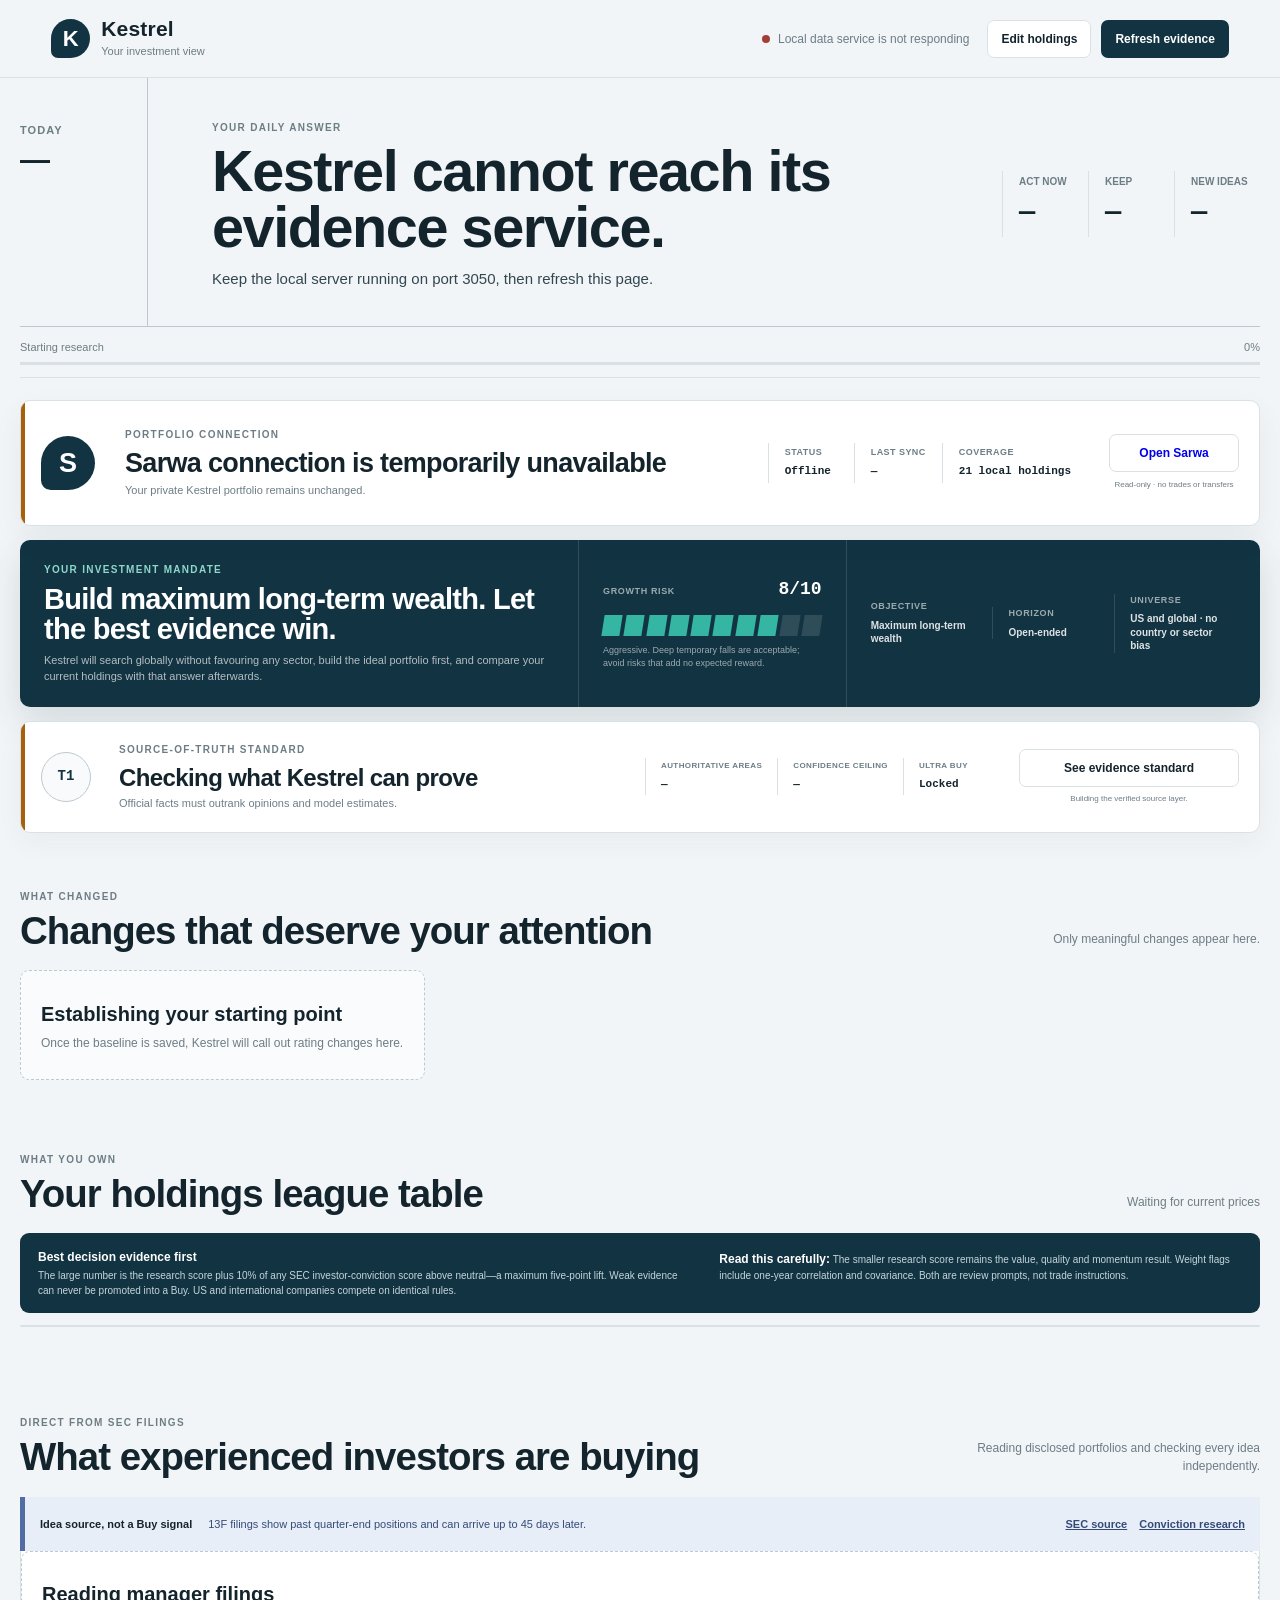
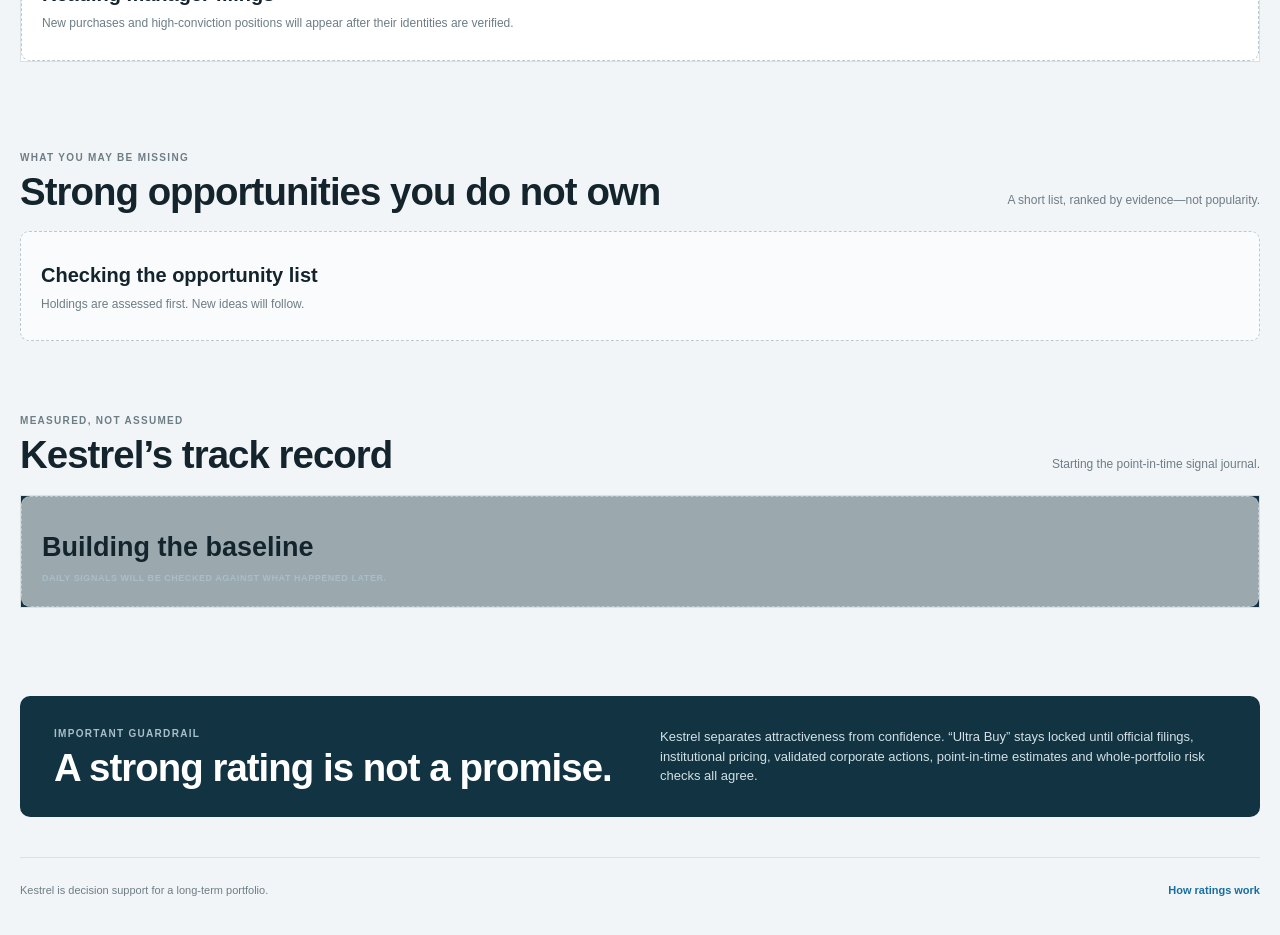
==== index.html @ 25b5acf5 "Strengthen portfolio evidence and opportunity ranking" ====
<!doctype html>
<html lang="en">
<head>
  <meta charset="utf-8">
  <meta name="viewport" content="width=device-width, initial-scale=1">
  <meta name="theme-color" content="#f2f5f7">
  <title>Kestrel — Your daily investment view</title>
  <link rel="stylesheet" href="/styles.css">
</head>
<body>
  <a class="skip-link" href="#main">Skip to your portfolio</a>

  <header class="topbar">
    <a class="brand" href="/" aria-label="Kestrel home">
      <span class="brand-mark" aria-hidden="true">K</span>
      <span>
        <strong>Kestrel</strong>
        <small>Your investment view</small>
      </span>
    </a>

    <div class="topbar-actions">
      <div class="data-state" id="dataState" role="status" aria-live="polite">
        <span class="state-dot is-loading" id="stateDot"></span>
        <span id="stateText">Preparing your assessment</span>
      </div>
      <button class="button button-quiet" id="editHoldingsButton" type="button">Edit holdings</button>
      <button class="button button-dark" id="refreshButton" type="button">Refresh evidence</button>
    </div>
  </header>

  <main id="main">
    <section class="morning-brief" aria-labelledby="briefTitle">
      <div class="brief-date">
        <span id="todayLabel">Today</span>
        <strong id="todayDate">—</strong>
      </div>
      <div class="brief-copy">
        <p class="eyebrow">Your daily answer</p>
        <h1 id="briefTitle">Building your first evidence baseline.</h1>
        <p id="briefDetail">Holdings appear as their price, company figures and analyst evidence arrive.</p>
      </div>
      <dl class="brief-counts" aria-label="Portfolio action counts">
        <div><dt>Act now</dt><dd id="actNowCount">—</dd></div>
        <div><dt>Keep</dt><dd id="holdCount">—</dd></div>
        <div><dt>New ideas</dt><dd id="ideaCount">—</dd></div>
      </dl>
    </section>

    <div class="progress-wrap" id="progressWrap">
      <div class="progress-copy"><span id="progressText">Starting research</span><span id="progressNumber">0%</span></div>
      <div class="progress-track" aria-hidden="true"><span id="progressBar"></span></div>
    </div>

    <section class="sarwa-strip" id="sarwaSection" aria-labelledby="sarwaTitle">
      <div class="sarwa-mark" aria-hidden="true">S</div>
      <div class="sarwa-copy">
        <p class="eyebrow">Portfolio connection</p>
        <h2 id="sarwaTitle">Preparing the Sarwa link</h2>
        <p id="sarwaDetail">Your private portfolio remains in place while Kestrel checks the connection.</p>
      </div>
      <dl class="sarwa-facts" aria-label="Sarwa connection status">
        <div><dt>Status</dt><dd id="sarwaStatus">Checking</dd></div>
        <div><dt>Last sync</dt><dd id="sarwaLastSync">—</dd></div>
        <div><dt>Coverage</dt><dd id="sarwaCoverage">21 local holdings</dd></div>
      </dl>
      <div class="sarwa-actions">
        <a class="button button-quiet" href="https://www.sarwa.co/en" target="_blank" rel="noopener noreferrer">Open Sarwa</a>
        <button class="button button-dark" id="sarwaReviewButton" type="button" hidden>Review changes</button>
        <small>Read-only · no trades or transfers</small>
      </div>
    </section>

    <section class="mission-card" aria-labelledby="missionTitle">
      <div class="mission-copy">
        <p class="eyebrow">Your investment mandate</p>
        <h2 id="missionTitle">Build maximum long-term wealth. Let the best evidence win.</h2>
        <p>Kestrel will search globally without favouring any sector, build the ideal portfolio first, and compare your current holdings with that answer afterwards.</p>
      </div>
      <div class="mission-risk">
        <div class="mission-risk-heading"><span>Growth risk</span><strong>8/10</strong></div>
        <div class="risk-scale" role="img" aria-label="Target risk: 8 out of 10">
          <i></i><i></i><i></i><i></i><i></i><i></i><i></i><i></i><i class="is-off"></i><i class="is-off"></i>
        </div>
        <small>Aggressive. Deep temporary falls are acceptable; avoid risks that add no expected reward.</small>
      </div>
      <dl class="mission-rules" aria-label="Portfolio mission rules">
        <div><dt>Objective</dt><dd>Maximum long-term wealth</dd></div>
        <div><dt>Horizon</dt><dd>Open-ended</dd></div>
        <div><dt>Universe</dt><dd>US and global · no country or sector bias</dd></div>
      </dl>
    </section>

    <section class="evidence-strip" id="evidenceSection" aria-labelledby="evidenceTitle" data-status="guarded">
      <div class="evidence-mark" aria-hidden="true">T1</div>
      <div class="evidence-copy">
        <p class="eyebrow">Source-of-truth standard</p>
        <h2 id="evidenceTitle">Checking what Kestrel can prove</h2>
        <p id="evidenceSummary">Official facts must outrank opinions and model estimates.</p>
      </div>
      <dl class="evidence-facts" aria-label="Evidence readiness">
        <div><dt>Authoritative areas</dt><dd id="evidenceAuthority">—</dd></div>
        <div><dt>Confidence ceiling</dt><dd id="evidenceCap">—</dd></div>
        <div><dt>Ultra Buy</dt><dd id="evidenceUltra">Locked</dd></div>
      </dl>
      <div class="evidence-action">
        <button class="button button-quiet" id="evidencePolicyButton" type="button">See evidence standard</button>
        <small id="evidenceNext">Building the verified source layer.</small>
      </div>
    </section>

    <section class="section" aria-labelledby="changesTitle">
      <div class="section-heading">
        <div>
          <p class="eyebrow">What changed</p>
          <h2 id="changesTitle">Changes that deserve your attention</h2>
        </div>
        <p>Only meaningful changes appear here.</p>
      </div>
      <div class="change-list" id="changesList">
        <div class="empty-card">
          <strong>Establishing your starting point</strong>
          <span>Once the baseline is saved, Kestrel will call out rating changes here.</span>
        </div>
      </div>
    </section>

    <section class="section" aria-labelledby="holdingsTitle">
      <div class="section-heading">
        <div>
          <p class="eyebrow">What you own</p>
          <h2 id="holdingsTitle">Your holdings league table</h2>
        </div>
        <p id="portfolioValue">Waiting for current prices</p>
      </div>

      <div class="league-explainer">
        <div><strong>Best decision evidence first</strong><span>The large number is the research score plus 10% of any SEC investor-conviction score above neutral—a maximum five-point lift. Weak evidence can never be promoted into a Buy. US and international companies compete on identical rules.</span></div>
        <p><strong>Read this carefully:</strong> The smaller research score remains the value, quality and momentum result. Weight flags include one-year correlation and covariance. Both are review prompts, not trade instructions.</p>
      </div>

      <div class="assessment-list" id="holdingsList" aria-live="polite"></div>
    </section>

    <section class="section benchmark-section" id="benchmarkSection" aria-labelledby="benchmarkTitle" hidden>
      <div class="section-heading">
        <div>
          <p class="eyebrow">Against the market</p>
          <h2 id="benchmarkTitle">Are your holdings earning their place?</h2>
        </div>
        <p id="benchmarkSummary">Comparing today’s holdings with the S&amp;P 500.</p>
      </div>
      <div class="benchmark-grid" id="benchmarkGrid" aria-live="polite"></div>
      <p class="benchmark-note" id="benchmarkNote">A like-for-like view of today’s holdings—not your personal account return.</p>
    </section>

    <section class="section portfolio-shape" id="portfolioRiskSection" aria-labelledby="portfolioRiskTitle" hidden>
      <div class="section-heading">
        <div>
          <p class="eyebrow">Risk before return</p>
          <h2 id="portfolioRiskTitle">The shape of your portfolio</h2>
        </div>
        <p id="portfolioRiskSummary">Checking where risk is concentrated.</p>
      </div>
      <div class="portfolio-risk-grid" id="portfolioRiskGrid"></div>
    </section>

    <section class="section filing-section" id="superinvestorSection" aria-labelledby="superinvestorTitle">
      <div class="section-heading">
        <div>
          <p class="eyebrow">Direct from SEC filings</p>
          <h2 id="superinvestorTitle">What experienced investors are buying</h2>
        </div>
        <p id="superinvestorSummary">Reading disclosed portfolios and checking every idea independently.</p>
      </div>
      <div class="filing-rule" role="note">
        <strong>Idea source, not a Buy signal</strong>
        <span id="superinvestorPeriod">13F filings show past quarter-end positions and can arrive up to 45 days later.</span>
        <span class="filing-rule-links"><a href="https://www.sec.gov/data-research/sec-markets-data/form-13f-data-sets" target="_blank" rel="noopener noreferrer">SEC source</a><a href="https://papers.ssrn.com/sol3/papers.cfm?abstract_id=1364827" target="_blank" rel="noopener noreferrer">Conviction research</a></span>
      </div>
      <div class="filing-grid" id="superinvestorList" aria-live="polite">
        <div class="empty-card wide"><strong>Reading manager filings</strong><span>New purchases and high-conviction positions will appear after their identities are verified.</span></div>
      </div>
    </section>

    <section class="section opportunity-section" aria-labelledby="opportunitiesTitle">
      <div class="section-heading">
        <div>
          <p class="eyebrow">What you may be missing</p>
          <h2 id="opportunitiesTitle">Strong opportunities you do not own</h2>
        </div>
        <p>A short list, ranked by evidence—not popularity.</p>
      </div>

      <div class="opportunity-grid" id="opportunitiesList" aria-live="polite">
        <div class="empty-card wide">
          <strong>Checking the opportunity list</strong>
          <span>Holdings are assessed first. New ideas will follow.</span>
        </div>
      </div>
    </section>

    <section class="section calibration-section" aria-labelledby="calibrationTitle">
      <div class="section-heading">
        <div>
          <p class="eyebrow">Measured, not assumed</p>
          <h2 id="calibrationTitle">Kestrel’s track record</h2>
        </div>
        <p id="calibrationSummary">Starting the point-in-time signal journal.</p>
      </div>
      <div class="calibration-grid" id="calibrationGrid">
        <div class="empty-card wide"><strong>Building the baseline</strong><span>Daily signals will be checked against what happened later.</span></div>
      </div>
    </section>

    <section class="guardrail" aria-labelledby="guardrailTitle">
      <div>
        <p class="eyebrow">Important guardrail</p>
        <h2 id="guardrailTitle">A strong rating is not a promise.</h2>
      </div>
      <p>Kestrel separates attractiveness from confidence. “Ultra Buy” stays locked until official filings, institutional pricing, validated corporate actions, point-in-time estimates and whole-portfolio risk checks all agree.</p>
    </section>
  </main>

  <footer>
    <span>Kestrel is decision support for a long-term portfolio.</span>
    <button class="text-button" id="methodButton" type="button">How ratings work</button>
  </footer>

  <dialog id="detailDialog" class="dialog">
    <div class="dialog-shell">
      <button class="dialog-close" type="button" data-close-dialog aria-label="Close details">×</button>
      <div id="detailContent"></div>
    </div>
  </dialog>

  <dialog id="holdingsDialog" class="dialog">
    <form class="dialog-shell holdings-form" id="holdingsForm" method="dialog">
      <button class="dialog-close" type="button" data-close-dialog aria-label="Close holdings editor">×</button>
      <p class="eyebrow">Portfolio setup</p>
      <h2>Edit your holdings</h2>
      <p class="dialog-intro">Shares calculate position size. Average cost is optional and only used to show your gain or loss.</p>
      <div class="holdings-form-head" aria-hidden="true"><span>Company</span><span>Shares</span><span>Average cost</span></div>
      <div id="holdingsFields"></div>
      <div class="form-actions">
        <button class="button button-quiet" type="button" data-close-dialog>Cancel</button>
        <button class="button button-dark" type="submit">Save holdings</button>
      </div>
    </form>
  </dialog>

  <dialog id="methodDialog" class="dialog">
    <div class="dialog-shell method-copy">
      <button class="dialog-close" type="button" data-close-dialog aria-label="Close methodology">×</button>
      <p class="eyebrow">Plain-English method</p>
      <h2>How Kestrel reaches a view</h2>
      <div class="method-grid">
        <div><strong>Research score</strong><span>A relative rank built from equal parts value, quality and momentum, following MSCI’s published Core Multiple-Factor structure.</span></div>
        <div><strong>Decision score</strong><span>The research score plus a capped zero-to-five point SEC filing adjustment based on fresh buying, independent manager agreement and disclosed portfolio concentration. It never changes the Buy confidence gate.</span></div>
        <div><strong>Business health</strong><span>Are sales, profits and returns healthy?</span></div>
        <div><strong>Price</strong><span>Does today’s price look sensible against earnings and growth?</span></div>
        <div><strong>Direction</strong><span>Is the company improving or weakening?</span></div>
        <div><strong>Analysts</strong><span>Are credible analysts broadly positive, and is their view changing?</span></div>
        <div><strong>Risk</strong><span>Could debt, volatility or concentration make this unsafe for your portfolio?</span></div>
        <div><strong>Confidence</strong><span>Is the evidence complete, current and independently checked?</span></div>
      </div>
      <p class="method-note">The league score ranks research evidence; it does not predict the chance of profit. Analyst agreement is shown, while revisions and earnings surprises drive the sentiment factor. Hold is the normal answer. Missing evidence never counts as positive evidence.</p>
    </div>
  </dialog>

  <dialog id="evidenceDialog" class="dialog">
    <div class="dialog-shell method-copy evidence-method">
      <button class="dialog-close" type="button" data-close-dialog aria-label="Close evidence standard">×</button>
      <p class="eyebrow">Evidence before confidence</p>
      <h2>Kestrel’s source hierarchy</h2>
      <p class="dialog-intro">Every important number must keep its source, period, unit, currency and retrieval time. A model can transform evidence, but it cannot promote its own answer into a fact.</p>
      <div class="truth-tier-list">
        <div><strong>Tier 1 · Authoritative</strong><span>Sarwa records, regulator filings, exchanges, issuers, central banks and government agencies establish facts.</span></div>
        <div><strong>Tier 2 · Institutional</strong><span>Licensed pricing, corporate actions, estimates and risk data validate and standardise those facts.</span></div>
        <div><strong>Tier 3 · Provisional</strong><span>Finnhub, FMP and Yahoo help with an early view, but cannot support the highest confidence by themselves.</span></div>
        <div><strong>Tier 4 · Experimental</strong><span>Alternative data and model outputs can support research but never establish a fact alone.</span></div>
      </div>
      <p class="method-note">Missing evidence never counts as positive evidence. Conflicts lower confidence automatically.</p>
      <a class="button button-dark evidence-policy-link" href="/SOURCE_POLICY.md" target="_blank" rel="noopener">Open the full source policy</a>
    </div>
  </dialog>

  <dialog id="sarwaDialog" class="dialog">
    <div class="dialog-shell sarwa-review">
      <button class="dialog-close" type="button" data-close-dialog aria-label="Close Sarwa review">×</button>
      <p class="eyebrow">Sarwa reconciliation</p>
      <h2>Review before Kestrel updates</h2>
      <p class="dialog-intro">Nothing changes until these figures have been checked.</p>
      <div id="sarwaReviewContent"></div>
      <div class="form-actions">
        <button class="button button-quiet" id="sarwaDiscardButton" type="button">Discard snapshot</button>
        <button class="button button-dark" id="sarwaApplyButton" type="button">Apply verified changes</button>
      </div>
    </div>
  </dialog>

  <template id="loadingRowTemplate">
    <article class="assessment-row is-loading-row">
      <div class="loading-block loading-action"></div>
      <div class="loading-block"></div>
      <div class="loading-block"></div>
    </article>
  </template>

  <script src="/app.js" defer></script>
</body>
</html>
---- styles.css ----
:root {
  --page: #f2f5f7;
  --surface: #ffffff;
  --surface-soft: #f8fafb;
  --ink: #14242d;
  --ink-soft: #334751;
  --muted: #6d7d86;
  --line: #d9e1e5;
  --line-strong: #bcc9cf;
  --navy: #123342;
  --buy: #087f71;
  --buy-soft: #e3f4f0;
  --hold: #47616e;
  --hold-soft: #edf2f4;
  --sell: #a33d38;
  --sell-soft: #faeae8;
  --watch: #a86108;
  --watch-soft: #fff2dc;
  --focus: #176ea1;
  --shadow: 0 18px 45px rgba(28, 47, 57, 0.08);
  --display: "Avenir Next Condensed", "Arial Narrow", "Helvetica Neue", sans-serif;
  --body: "Avenir Next", "Segoe UI", Helvetica, Arial, sans-serif;
  --data: "SFMono-Regular", Consolas, "Liberation Mono", monospace;
}

* {
  box-sizing: border-box;
}

html {
  color-scheme: light;
  scroll-behavior: smooth;
}

body {
  margin: 0;
  background: var(--page);
  color: var(--ink);
  font-family: var(--body);
  font-size: 15px;
  line-height: 1.5;
  -webkit-font-smoothing: antialiased;
}

button,
input {
  font: inherit;
}

button {
  color: inherit;
}

button:focus-visible,
input:focus-visible,
a:focus-visible {
  outline: 3px solid rgba(23, 110, 161, 0.28);
  outline-offset: 2px;
}

.skip-link {
  position: fixed;
  left: 16px;
  top: -80px;
  z-index: 100;
  background: var(--navy);
  color: white;
  padding: 10px 14px;
  text-decoration: none;
}

.skip-link:focus {
  top: 12px;
}

.topbar {
  min-height: 78px;
  padding: 15px clamp(20px, 4vw, 64px);
  display: flex;
  align-items: center;
  justify-content: space-between;
  gap: 24px;
  background: rgba(242, 245, 247, 0.94);
  border-bottom: 1px solid var(--line);
  position: sticky;
  top: 0;
  z-index: 20;
  backdrop-filter: blur(16px);
}

.brand {
  display: inline-flex;
  align-items: center;
  gap: 11px;
  color: var(--ink);
  text-decoration: none;
}

.brand-mark {
  width: 39px;
  height: 39px;
  display: grid;
  place-items: center;
  background: var(--navy);
  color: white;
  border-radius: 50% 50% 50% 18%;
  font-family: var(--display);
  font-size: 22px;
  font-weight: 800;
}

.brand strong,
.brand small {
  display: block;
}

.brand strong {
  font-family: var(--display);
  font-size: 21px;
  letter-spacing: 0.01em;
  line-height: 1;
}

.brand small {
  margin-top: 4px;
  color: var(--muted);
  font-size: 11px;
}

.topbar-actions {
  display: flex;
  align-items: center;
  gap: 10px;
}

.data-state {
  margin-right: 8px;
  display: flex;
  align-items: center;
  gap: 8px;
  color: var(--muted);
  font-size: 12px;
}

.state-dot {
  width: 8px;
  height: 8px;
  border-radius: 50%;
  background: var(--buy);
}

.state-dot.is-loading {
  background: var(--watch);
  animation: breathe 1.5s ease-in-out infinite;
}

.state-dot.is-error {
  background: var(--sell);
}

.button {
  border: 1px solid transparent;
  border-radius: 7px;
  padding: 9px 13px;
  cursor: pointer;
  font-size: 12px;
  font-weight: 700;
  transition: transform 140ms ease, border-color 140ms ease, background 140ms ease;
}

.button:hover {
  transform: translateY(-1px);
}

.button-dark {
  background: var(--navy);
  color: white;
}

.button-dark:hover {
  background: #0b2836;
}

.button-quiet {
  background: var(--surface);
  border-color: var(--line);
}

.button-quiet:hover {
  border-color: var(--line-strong);
}

main {
  width: min(1380px, calc(100% - 40px));
  margin: 0 auto;
}

.morning-brief {
  min-height: 240px;
  display: grid;
  grid-template-columns: 128px minmax(0, 1fr) auto;
  align-items: stretch;
  border-bottom: 1px solid var(--line-strong);
}

.brief-date {
  padding: 44px 24px 36px 0;
  border-right: 1px solid var(--line-strong);
  color: var(--muted);
}

.brief-date span,
.brief-date strong {
  display: block;
}

.brief-date span {
  font-size: 11px;
  font-weight: 700;
  letter-spacing: 0.1em;
  text-transform: uppercase;
}

.brief-date strong {
  margin-top: 7px;
  color: var(--ink);
  font-family: var(--display);
  font-size: 30px;
  line-height: 0.96;
}

.brief-copy {
  padding: 42px clamp(28px, 5vw, 72px) 36px;
  align-self: center;
}

.eyebrow {
  margin: 0 0 8px;
  color: var(--muted);
  font-size: 10px;
  font-weight: 800;
  letter-spacing: 0.13em;
  text-transform: uppercase;
}

h1,
h2,
p {
  margin-top: 0;
}

h1,
h2 {
  font-family: var(--display);
  font-stretch: condensed;
  letter-spacing: -0.025em;
}

h1 {
  max-width: 840px;
  margin-bottom: 12px;
  font-size: clamp(35px, 4.5vw, 62px);
  font-weight: 750;
  line-height: 0.98;
}

.brief-copy > p:last-child {
  max-width: 720px;
  margin-bottom: 0;
  color: var(--ink-soft);
  font-size: 15px;
}

.brief-counts {
  margin: 0;
  padding: 38px 0 34px 28px;
  display: grid;
  grid-template-columns: repeat(3, 86px);
  align-content: center;
  gap: 0;
}

.brief-counts > div {
  padding: 3px 16px;
  border-left: 1px solid var(--line);
}

.brief-counts dt {
  color: var(--muted);
  font-size: 10px;
  font-weight: 700;
  text-transform: uppercase;
  white-space: nowrap;
}

.brief-counts dd {
  margin: 4px 0 0;
  font-family: var(--data);
  font-size: 27px;
  font-weight: 700;
}

.progress-wrap {
  padding: 12px 0;
  border-bottom: 1px solid var(--line);
}

.progress-wrap[hidden] {
  display: none;
}

.progress-copy {
  margin-bottom: 6px;
  display: flex;
  justify-content: space-between;
  color: var(--muted);
  font-size: 11px;
}

.progress-track {
  height: 3px;
  overflow: hidden;
  background: var(--line);
}

.progress-track span {
  display: block;
  width: 0;
  height: 100%;
  background: var(--buy);
  transition: width 400ms ease;
}

.sarwa-strip {
  margin-top: 22px;
  min-height: 126px;
  display: grid;
  grid-template-columns: 62px minmax(280px, 1fr) auto auto;
  align-items: center;
  gap: 22px;
  padding: 18px 20px;
  position: relative;
  overflow: hidden;
  background: var(--surface);
  border: 1px solid var(--line);
  border-radius: 10px;
  box-shadow: 0 12px 32px rgba(28, 47, 57, 0.05);
}

.sarwa-strip::before {
  content: "";
  width: 4px;
  position: absolute;
  inset: 0 auto 0 0;
  background: var(--watch);
}

.sarwa-strip[data-status="connected"]::before,
.sarwa-strip[data-status="review_required"]::before {
  background: var(--buy);
}

.sarwa-mark {
  width: 54px;
  height: 54px;
  display: grid;
  place-items: center;
  color: white;
  background: var(--navy);
  border-radius: 50% 50% 50% 18%;
  font-family: var(--display);
  font-size: 27px;
  font-weight: 800;
}

.sarwa-copy h2 {
  margin: 2px 0 5px;
  font-family: var(--display);
  font-size: 27px;
  line-height: 1;
}

.sarwa-copy > p:last-child {
  max-width: 620px;
  margin: 0;
  color: var(--muted);
  font-size: 11px;
}

.sarwa-facts {
  margin: 0;
  display: grid;
  grid-template-columns: repeat(3, minmax(86px, auto));
}

.sarwa-facts div {
  padding: 3px 16px;
  border-left: 1px solid var(--line);
}

.sarwa-facts dt,
.sarwa-facts dd {
  margin: 0;
}

.sarwa-facts dt {
  color: var(--muted);
  font-size: 9px;
  font-weight: 800;
  letter-spacing: 0.05em;
  text-transform: uppercase;
}

.sarwa-facts dd {
  margin-top: 4px;
  font-family: var(--data);
  font-size: 11px;
  font-weight: 700;
  white-space: nowrap;
}

.sarwa-actions {
  min-width: 130px;
  display: grid;
  gap: 7px;
}

.sarwa-actions .button {
  display: block;
  text-align: center;
  text-decoration: none;
}

.sarwa-actions [hidden] {
  display: none;
}

.sarwa-actions small {
  color: var(--muted);
  font-size: 8px;
  text-align: center;
}

.mission-card {
  margin-top: 14px;
  display: grid;
  grid-template-columns: minmax(360px, 1.35fr) minmax(230px, 0.65fr) minmax(360px, 1fr);
  align-items: stretch;
  overflow: hidden;
  background: var(--navy);
  color: white;
  border-radius: 10px;
  box-shadow: 0 14px 36px rgba(18, 51, 66, 0.14);
}

.mission-copy,
.mission-risk,
.mission-rules {
  padding: 22px 24px;
}

.mission-copy .eyebrow {
  color: #8ed7cb;
}

.mission-copy h2 {
  max-width: 650px;
  margin: 3px 0 7px;
  font-family: var(--display);
  font-size: 29px;
  line-height: 1.03;
}

.mission-copy > p:last-child {
  max-width: 690px;
  margin: 0;
  color: rgba(255, 255, 255, 0.68);
  font-size: 11px;
}

.mission-risk {
  display: flex;
  flex-direction: column;
  justify-content: center;
  border-left: 1px solid rgba(255, 255, 255, 0.13);
  border-right: 1px solid rgba(255, 255, 255, 0.13);
}

.mission-risk-heading {
  display: flex;
  justify-content: space-between;
  align-items: baseline;
  gap: 12px;
}

.mission-risk-heading span,
.mission-rules dt {
  color: rgba(255, 255, 255, 0.58);
  font-size: 9px;
  font-weight: 800;
  letter-spacing: 0.07em;
  text-transform: uppercase;
}

.mission-risk-heading strong {
  font-family: var(--data);
  font-size: 18px;
}

.risk-scale {
  margin: 12px 0 8px;
  display: grid;
  grid-template-columns: repeat(10, 1fr);
  gap: 4px;
}

.risk-scale i {
  height: 21px;
  display: block;
  background: #35b6a2;
  transform: skewX(-9deg);
}

.risk-scale i.is-off {
  background: rgba(255, 255, 255, 0.12);
}

.mission-risk small {
  color: rgba(255, 255, 255, 0.58);
  font-size: 9px;
}

.mission-rules {
  margin: 0;
  display: grid;
  grid-template-columns: repeat(3, 1fr);
  align-items: center;
}

.mission-rules div {
  min-width: 0;
  padding: 0 15px;
  border-left: 1px solid rgba(255, 255, 255, 0.13);
}

.mission-rules div:first-child {
  padding-left: 0;
  border-left: 0;
}

.mission-rules dt,
.mission-rules dd {
  margin: 0;
}

.mission-rules dd {
  margin-top: 5px;
  color: rgba(255, 255, 255, 0.86);
  font-size: 10px;
  font-weight: 700;
  line-height: 1.35;
}

.evidence-strip {
  margin-top: 14px;
  min-height: 112px;
  display: grid;
  grid-template-columns: 58px minmax(320px, 1fr) auto minmax(180px, 220px);
  align-items: center;
  gap: 20px;
  padding: 17px 20px;
  position: relative;
  overflow: hidden;
  background: var(--surface);
  border: 1px solid var(--line);
  border-radius: 10px;
  box-shadow: 0 10px 28px rgba(28, 47, 57, 0.045);
}

.evidence-strip::before {
  content: "";
  width: 4px;
  position: absolute;
  inset: 0 auto 0 0;
  background: var(--watch);
}

.evidence-strip[data-status="ready"]::before {
  background: var(--buy);
}

.evidence-mark {
  width: 50px;
  height: 50px;
  display: grid;
  place-items: center;
  border: 1px solid var(--line-strong);
  border-radius: 50%;
  color: var(--navy);
  background: var(--surface-soft);
  font-family: var(--data);
  font-size: 14px;
  font-weight: 800;
}

.evidence-copy h2 {
  margin: 2px 0 5px;
  font-family: var(--display);
  font-size: 24px;
  line-height: 1.05;
}

.evidence-copy > p:last-child {
  max-width: 680px;
  margin: 0;
  color: var(--muted);
  font-size: 11px;
}

.evidence-facts {
  margin: 0;
  display: grid;
  grid-template-columns: repeat(3, minmax(96px, auto));
}

.evidence-facts div {
  padding: 2px 15px;
  border-left: 1px solid var(--line);
}

.evidence-facts dt,
.evidence-facts dd {
  margin: 0;
}

.evidence-facts dt {
  color: var(--muted);
  font-size: 8px;
  font-weight: 800;
  letter-spacing: 0.05em;
  text-transform: uppercase;
}

.evidence-facts dd {
  margin-top: 4px;
  font-family: var(--data);
  font-size: 11px;
  font-weight: 800;
}

.evidence-action {
  display: grid;
  gap: 7px;
}

.evidence-action small {
  color: var(--muted);
  font-size: 8px;
  line-height: 1.35;
  text-align: center;
}

.truth-tier-list {
  margin-top: 20px;
  border: 1px solid var(--line);
}

.truth-tier-list > div {
  padding: 15px 16px;
  display: grid;
  grid-template-columns: 165px 1fr;
  gap: 18px;
  border-bottom: 1px solid var(--line);
}

.truth-tier-list > div:last-child {
  border-bottom: 0;
}

.truth-tier-list strong {
  color: var(--navy);
  font-size: 11px;
}

.truth-tier-list span {
  color: var(--muted);
  font-size: 10px;
}

.evidence-policy-link {
  width: fit-content;
  margin-top: 16px;
  display: inline-block;
  text-decoration: none;
}

.sarwa-review-summary {
  display: grid;
  grid-template-columns: repeat(3, 1fr);
  border: 1px solid var(--line);
}

.sarwa-review-summary > div {
  padding: 14px;
  border-right: 1px solid var(--line);
}

.sarwa-review-summary > div:last-child {
  border-right: 0;
}

.sarwa-review-summary span,
.sarwa-review-summary strong {
  display: block;
}

.sarwa-review-summary span {
  color: var(--muted);
  font-size: 9px;
  font-weight: 800;
  text-transform: uppercase;
}

.sarwa-review-summary strong {
  margin-top: 5px;
  font-family: var(--display);
  font-size: 18px;
}

.sarwa-change-list {
  margin: 16px 0 0;
  padding: 0;
  list-style: none;
  border: 1px solid var(--line);
}

.sarwa-change-list li {
  padding: 12px 14px;
  display: grid;
  grid-template-columns: 70px 1fr;
  gap: 12px;
  border-bottom: 1px solid var(--line);
  border-left: 4px solid var(--watch);
}

.sarwa-change-list li:last-child {
  border-bottom: 0;
}

.sarwa-change-list .is-added { border-left-color: var(--buy); }
.sarwa-change-list .is-removed { border-left-color: var(--sell); }
.sarwa-change-list span { color: var(--muted); font-size: 11px; }

.sarwa-warnings {
  margin-top: 16px;
  padding: 14px;
  background: var(--watch-soft);
  border-left: 4px solid var(--watch);
}

.sarwa-warnings p {
  margin: 4px 0 0;
  color: var(--ink-soft);
  font-size: 11px;
}

.section {
  padding: 56px 0 16px;
}

.section-heading {
  margin-bottom: 20px;
  display: flex;
  align-items: end;
  justify-content: space-between;
  gap: 20px;
}

.section-heading h2,
.guardrail h2,
.dialog h2 {
  margin: 0;
  font-size: clamp(28px, 3vw, 40px);
  line-height: 1;
}

.section-heading > p {
  max-width: 360px;
  margin: 0 0 2px;
  color: var(--muted);
  font-size: 12px;
  text-align: right;
}

.change-list {
  display: grid;
  grid-template-columns: repeat(3, minmax(0, 1fr));
  gap: 12px;
}

.empty-card,
.change-card {
  min-height: 110px;
  padding: 20px;
  display: flex;
  flex-direction: column;
  justify-content: center;
  gap: 5px;
  background: rgba(255, 255, 255, 0.58);
  border: 1px dashed var(--line-strong);
  border-radius: 9px;
}

.empty-card strong {
  font-family: var(--display);
  font-size: 20px;
}

.empty-card span {
  color: var(--muted);
  font-size: 12px;
}

.change-card {
  background: var(--surface);
  border-style: solid;
  box-shadow: 0 8px 28px rgba(28, 47, 57, 0.05);
}

.change-card .change-top {
  display: flex;
  justify-content: space-between;
  align-items: baseline;
}

.change-card .ticker {
  font-family: var(--data);
  font-size: 13px;
  font-weight: 800;
}

.change-card p {
  margin: 5px 0 0;
  color: var(--ink-soft);
  font-size: 13px;
}

.assessment-list {
  overflow: hidden;
  background: var(--surface);
  border: 1px solid var(--line);
  border-radius: 10px;
  box-shadow: var(--shadow);
}

.league-explainer {
  margin-bottom: 12px;
  display: grid;
  grid-template-columns: 1fr minmax(340px, 0.8fr);
  gap: 28px;
  padding: 15px 18px;
  background: var(--navy);
  color: white;
  border-radius: 9px;
}

.league-explainer strong,
.league-explainer span {
  display: block;
}

.league-explainer strong {
  font-size: 12px;
}

.league-explainer span,
.league-explainer p {
  margin: 3px 0 0;
  color: #c6d5dc;
  font-size: 10px;
  line-height: 1.45;
}

.league-explainer p strong {
  display: inline;
  color: white;
}

.league-header,
.assessment-row.league-row {
  display: grid;
  grid-template-columns: 76px minmax(255px, 1.55fr) minmax(145px, 0.9fr) minmax(95px, 0.55fr) minmax(95px, 0.55fr) minmax(118px, 0.7fr) minmax(112px, 0.65fr) minmax(132px, 0.72fr);
}

.league-header {
  min-height: 38px;
  align-items: center;
  background: #e8eef1;
  border-bottom: 1px solid var(--line-strong);
}

.league-header span {
  padding: 0 10px;
  color: var(--muted);
  font-size: 8px;
  font-weight: 800;
  letter-spacing: 0.06em;
  text-transform: uppercase;
}

.league-audit {
  min-height: 44px;
  display: flex;
  align-items: center;
  gap: 12px;
  padding: 9px 14px;
  background: #f8fafb;
  border-bottom: 1px solid var(--line);
  font-size: 9px;
}

.league-audit strong {
  color: var(--navy);
  text-transform: uppercase;
  letter-spacing: 0.05em;
}

.league-audit span {
  color: var(--ink-soft);
}

.league-audit em {
  margin-left: auto;
  color: var(--muted);
  font-style: normal;
}

.assessment-row.league-row {
  min-height: 168px;
  align-items: stretch;
}

.assessment-row.league-row.is-league-option {
  position: relative;
  background: #effaf7;
  box-shadow: inset 5px 0 0 #19a48f;
}

.assessment-row.league-row.is-league-option:hover {
  background: #e7f7f3;
}

.is-league-option .league-rank-cell {
  background: #d8f2eb;
  border-top-color: #19a48f;
}

.assessment-row.league-row.is-watch-option,
.assessment-row.league-row.is-watch-option:hover {
  background: #fff8ea;
  box-shadow: inset 5px 0 0 var(--watch);
}

.is-watch-option .league-rank-cell {
  background: var(--watch-soft);
  border-top-color: var(--watch);
}

.is-watch-option .missing-ribbon {
  background: var(--watch);
}

.missing-ribbon {
  width: max-content;
  margin-bottom: 6px;
  padding: 3px 7px;
  background: #087f71;
  color: white;
  border-radius: 3px;
  font-size: 7px;
  font-weight: 900;
  letter-spacing: 0.06em;
  text-transform: uppercase;
}

.league-row > div {
  min-width: 0;
  padding: 16px 11px;
  border-left: 1px solid var(--line);
}

.league-row > div:first-child {
  border-left: 0;
}

.league-rank-cell {
  display: flex;
  flex-direction: column;
  justify-content: center;
  background: var(--hold-soft);
  border-top: 4px solid var(--hold);
  text-align: center;
}

.league-row[data-action="Buy"] .league-rank-cell,
.league-row[data-action="Ultra Buy"] .league-rank-cell {
  background: var(--buy-soft);
  border-top-color: var(--buy);
}

.league-row[data-action="Sell"] .league-rank-cell {
  background: var(--sell-soft);
  border-top-color: var(--sell);
}

.holding-rank {
  color: var(--muted);
  font-family: var(--data);
  font-size: 10px;
  font-weight: 800;
}

.league-rank-cell strong {
  margin-top: 3px;
  font-family: var(--display);
  font-size: 31px;
  line-height: 1;
}

.league-rank-cell small,
.league-rank-cell em {
  display: block;
  margin-top: 4px;
  font-size: 8px;
  font-style: normal;
  line-height: 1.25;
}

.league-rank-cell small {
  font-weight: 800;
}

.league-rank-cell em {
  color: var(--muted);
}

.league-row .company-cell {
  padding: 15px 16px;
}

.league-row .company-line strong {
  font-size: 19px;
}

.league-row .company-price {
  margin-top: 5px;
  font-size: 11px;
}

.decision-inline {
  margin-top: 8px;
  display: flex;
  align-items: center;
  gap: 7px;
}

.decision-inline span {
  padding: 3px 7px;
  background: var(--hold-soft);
  border-radius: 999px;
  color: var(--hold);
  font-size: 8px;
  font-weight: 900;
  letter-spacing: 0.05em;
  text-transform: uppercase;
}

.league-row[data-action="Buy"] .decision-inline span,
.league-row[data-action="Ultra Buy"] .decision-inline span {
  background: var(--buy-soft);
  color: var(--buy);
}

.league-row[data-action="Sell"] .decision-inline span {
  background: var(--sell-soft);
  color: var(--sell);
}

.decision-inline small {
  color: var(--muted);
  font-size: 8px;
  font-weight: 700;
}

.league-row .plain-reason {
  margin-top: 8px;
  font-size: 10px;
  line-height: 1.4;
}

.what-it-does {
  margin-top: 10px;
  padding: 9px 10px 10px;
  background: #f2f6f8;
  border-left: 3px solid var(--navy);
}

.what-it-does span,
.opportunity-business span {
  display: block;
  color: var(--navy);
  font-size: 8px;
  font-weight: 900;
  letter-spacing: 0.07em;
  text-transform: uppercase;
}

.what-it-does p,
.opportunity-business p {
  margin: 4px 0 0;
  color: var(--ink);
  font-size: 11px;
  font-weight: 650;
  line-height: 1.45;
}

.opportunity-business {
  grid-column: 1 / -1;
  padding: 12px 13px;
  background: #f2f6f8;
  border-left: 3px solid var(--navy);
}

.league-row .company-cell button {
  margin-top: 6px;
  padding: 0;
  border: 0;
  background: transparent;
  color: var(--focus);
  cursor: pointer;
  font-size: 9px;
  font-weight: 800;
}

.league-metric,
.league-row .position-cell {
  display: flex;
  flex-direction: column;
  justify-content: center;
}

.league-metric > span {
  color: var(--muted);
  font-size: 8px;
  font-weight: 800;
  letter-spacing: 0.04em;
  text-transform: uppercase;
}

.league-metric > strong {
  margin-top: 5px;
  font-family: var(--display);
  font-size: 22px;
  line-height: 1;
}

.league-metric > small,
.league-metric > em,
.league-metric > i {
  display: block;
  margin-top: 6px;
  color: var(--ink-soft);
  font-size: 8px;
  font-style: normal;
  line-height: 1.35;
}

.league-metric > em {
  color: var(--muted);
}

.league-metric > i {
  color: var(--buy);
  font-weight: 700;
}

.analyst-cell > strong {
  color: var(--buy);
}

.league-row .position-cell {
  padding: 16px 11px;
}

.league-row .position-cell > strong {
  margin-top: 0;
}

.league-row .position-cell > small {
  margin-top: 7px;
  color: var(--muted);
  font-size: 8px;
  letter-spacing: 0;
  text-transform: none;
}

.weight-flag {
  margin-top: 9px;
  padding: 7px 8px;
  border-left: 3px solid var(--hold);
  background: var(--hold-soft);
}

.weight-flag b,
.weight-flag span {
  display: block;
}

.weight-flag b {
  font-size: 8px;
  line-height: 1.2;
}

.weight-flag span {
  margin-top: 3px;
  color: var(--muted);
  font-size: 7px;
  line-height: 1.35;
}

.weight-flag[data-tone="over"] {
  border-left-color: var(--sell);
  background: var(--sell-soft);
}

.weight-flag[data-tone="over"] b {
  color: var(--sell);
}

.weight-flag[data-tone="under"] {
  border-left-color: var(--watch);
  background: var(--watch-soft);
}

.weight-flag[data-tone="under"] b {
  color: var(--watch);
}

.weight-flag[data-tone="missing"] {
  border-left-color: var(--buy);
  background: #dff4ee;
}

.weight-flag[data-tone="missing"] b {
  color: var(--buy);
}

.weight-flag[data-tone="watch"] {
  border-left-color: var(--watch);
  background: var(--watch-soft);
}

.weight-flag[data-tone="watch"] b {
  color: var(--watch);
}

.holding-benchmark.is-option {
  color: var(--buy);
}

.assessment-row {
  min-height: 118px;
  display: grid;
  grid-template-columns: 158px minmax(280px, 1.35fr) minmax(210px, 0.8fr) 150px;
  align-items: center;
  border-bottom: 1px solid var(--line);
  background: var(--surface);
}

.assessment-row:last-child {
  border-bottom: 0;
}

.assessment-row:hover {
  background: #fbfcfc;
}

.decision-cell {
  align-self: stretch;
  padding: 20px 18px;
  display: flex;
  flex-direction: column;
  justify-content: center;
  border-left: 7px solid var(--hold);
  background: var(--hold-soft);
}

.assessment-row[data-action="Buy"] .decision-cell {
  color: var(--buy);
  border-left-color: var(--buy);
  background: var(--buy-soft);
}

.assessment-row[data-action="Sell"] .decision-cell {
  color: var(--sell);
  border-left-color: var(--sell);
  background: var(--sell-soft);
}

.assessment-row[data-action="Ultra Buy"] .decision-cell {
  color: #055e53;
  border-left-color: #055e53;
  background: #d8f0eb;
}

.assessment-row[data-action="Checking"] .decision-cell {
  color: var(--muted);
  border-left-color: var(--line-strong);
  background: var(--surface-soft);
}

.decision-label {
  font-family: var(--display);
  font-size: 25px;
  font-weight: 800;
  line-height: 0.95;
  text-transform: uppercase;
}

.confidence-label {
  margin-top: 8px;
  color: currentColor;
  font-size: 10px;
  font-weight: 700;
  opacity: 0.8;
}

.company-cell,
.reason-cell,
.position-cell {
  padding: 18px 20px;
}

.company-line {
  display: flex;
  align-items: baseline;
  gap: 9px;
}

.company-line strong {
  font-family: var(--display);
  font-size: 22px;
  line-height: 1;
}

.ticker {
  color: var(--muted);
  font-family: var(--data);
  font-size: 11px;
}

.company-price {
  margin-top: 8px;
  display: flex;
  align-items: center;
  gap: 8px;
  font-family: var(--data);
  font-size: 13px;
}

.company-summary {
  max-width: 52ch;
  margin: 9px 0 0;
  color: var(--muted);
  font-size: 11px;
  line-height: 1.45;
}

.filing-signal {
  width: fit-content;
  margin-top: 9px;
  padding: 4px 7px;
  display: block;
  background: #e8eef8;
  color: #344b78;
  font-family: var(--data);
  font-size: 8px;
  font-weight: 800;
  text-transform: uppercase;
}

.analyst-vote-line {
  margin-bottom: 9px;
  padding-left: 10px;
  border-left: 3px solid var(--buy);
}

.analyst-vote-line strong,
.analyst-vote-line span {
  display: block;
}

.analyst-vote-line strong {
  color: var(--ink);
  font-size: 12px;
}

.analyst-vote-line span {
  margin-top: 2px;
  color: var(--muted);
  font-size: 9px;
}

.positive {
  color: var(--buy);
}

.negative {
  color: var(--sell);
}

.plain-reason {
  margin: 0;
  color: var(--ink-soft);
  font-size: 14px;
  line-height: 1.45;
}

.reason-cell button,
.opportunity-card button {
  margin-top: 10px;
  padding: 0;
  border: 0;
  background: transparent;
  color: var(--focus);
  cursor: pointer;
  font-size: 11px;
  font-weight: 700;
}

.reason-cell button:hover,
.opportunity-card button:hover {
  text-decoration: underline;
}

.position-cell {
  border-left: 1px solid var(--line);
}

.position-cell small,
.reason-cell small {
  display: block;
  color: var(--muted);
  font-size: 10px;
  font-weight: 700;
  letter-spacing: 0.04em;
  text-transform: uppercase;
}

.position-cell strong {
  display: block;
  margin-top: 4px;
  font-family: var(--data);
  font-size: 16px;
}

.position-cell span {
  display: block;
  margin-top: 4px;
  color: var(--muted);
  font-size: 11px;
}

.position-cell .holding-benchmark {
  margin-top: 9px;
  padding-top: 8px;
  border-top: 1px solid var(--line);
  font-weight: 700;
}

.holding-benchmark.is-ahead,
.holding-benchmark-grid .is-ahead strong {
  color: var(--buy);
}

.holding-benchmark.is-behind,
.holding-benchmark-grid .is-behind strong {
  color: var(--sell);
}

.holding-benchmark.is-matched,
.holding-benchmark-grid .is-matched strong {
  color: var(--hold);
}

.holding-benchmark.is-pending {
  color: var(--muted);
  font-weight: 500;
}

.benchmark-grid {
  display: grid;
  grid-template-columns: repeat(3, 1fr);
  border: 1px solid var(--line);
  background: var(--surface);
  box-shadow: var(--shadow);
}

.benchmark-card {
  min-height: 128px;
  padding: 20px;
  border-right: 1px solid var(--line);
  border-top: 4px solid var(--line-strong);
}

.benchmark-card:last-child {
  border-right: 0;
}

.benchmark-card.is-ahead {
  border-top-color: var(--buy);
}

.benchmark-card.is-behind {
  border-top-color: var(--sell);
}

.benchmark-card.is-matched {
  border-top-color: var(--hold);
}

.benchmark-card > span,
.benchmark-card > strong,
.benchmark-card > p {
  display: block;
}

.benchmark-card > span {
  color: var(--muted);
  font-size: 9px;
  font-weight: 800;
  letter-spacing: 0.06em;
  text-transform: uppercase;
}

.benchmark-card > strong {
  margin-top: 8px;
  font-family: var(--display);
  font-size: 24px;
}

.benchmark-card.is-ahead > strong {
  color: var(--buy);
}

.benchmark-card.is-behind > strong {
  color: var(--sell);
}

.benchmark-card.is-matched > strong {
  color: var(--hold);
}

.benchmark-card > p,
.benchmark-note {
  color: var(--muted);
  font-size: 10px;
}

.benchmark-card > p {
  margin: 7px 0 0;
}

.benchmark-note {
  margin: 10px 0 0;
}

.benchmark-empty {
  grid-column: 1 / -1;
  padding: 20px;
}

.benchmark-empty strong,
.benchmark-empty span {
  display: block;
}

.benchmark-empty span {
  margin-top: 4px;
  color: var(--muted);
  font-size: 11px;
}

.holding-benchmark-grid {
  display: grid;
  grid-template-columns: repeat(3, 1fr);
  border: 1px solid var(--line);
}

.holding-benchmark-grid > div {
  min-height: 100px;
  padding: 15px;
  border-right: 1px solid var(--line);
}

.holding-benchmark-grid > div:last-child {
  border-right: 0;
}

.holding-benchmark-grid span,
.holding-benchmark-grid strong,
.holding-benchmark-grid small {
  display: block;
}

.holding-benchmark-grid span {
  color: var(--muted);
  font-size: 9px;
  font-weight: 800;
  text-transform: uppercase;
}

.holding-benchmark-grid strong {
  margin-top: 7px;
  font-family: var(--display);
  font-size: 18px;
}

.holding-benchmark-grid small {
  margin-top: 5px;
  color: var(--muted);
  font-size: 9px;
}

.opportunity-section {
  padding-top: 72px;
}

.filing-section {
  padding-top: 72px;
}

.filing-rule {
  min-height: 54px;
  padding: 12px 15px;
  display: grid;
  grid-template-columns: auto 1fr auto;
  align-items: center;
  gap: 16px;
  background: #e8eef8;
  border-left: 5px solid #516da3;
  color: #344b78;
  font-size: 11px;
}

.filing-rule strong {
  color: var(--ink);
}

.filing-rule a {
  color: #344b78;
  font-weight: 800;
}

.filing-rule-links {
  display: flex;
  gap: 12px;
  white-space: nowrap;
}

.filing-grid {
  display: grid;
  grid-template-columns: repeat(2, minmax(0, 1fr));
  border: 1px solid var(--line);
  border-top: 0;
  background: var(--surface);
}

.filing-grid .wide {
  grid-column: 1 / -1;
}

.filing-card {
  min-width: 0;
  padding: 20px;
  display: grid;
  grid-template-columns: 42px 1fr;
  gap: 14px;
  border-right: 1px solid var(--line);
  border-bottom: 1px solid var(--line);
}

.filing-card:nth-child(2n) {
  border-right: 0;
}

.filing-card-rank {
  color: #9ba9c3;
  font-family: var(--data);
  font-size: 13px;
  font-weight: 800;
}

.filing-card-heading {
  min-width: 0;
}

.filing-owned {
  color: var(--muted);
  font-size: 8px;
  font-weight: 800;
  letter-spacing: 0.07em;
  text-transform: uppercase;
}

.filing-card h3 {
  margin: 5px 0 0;
  font-family: var(--display);
  font-size: 23px;
  line-height: 1;
}

.filing-card h3 span {
  margin-left: 5px;
  color: var(--muted);
  font-family: var(--data);
  font-size: 10px;
}

.share-class-note {
  display: block;
  margin-top: 6px;
  color: #344b78;
  font-family: var(--data);
  font-size: 8px;
  font-weight: 800;
  text-transform: uppercase;
}

.investor-validation-card {
  padding: 16px 20px;
  display: grid;
  grid-template-columns: 130px minmax(190px, 0.55fr) 1fr;
  align-items: center;
  gap: 16px;
  background: #eef2f9;
  border-bottom: 1px solid var(--line);
  box-shadow: inset 4px 0 0 #344b78;
}

.investor-validation-card span {
  color: #344b78;
  font-size: 8px;
  font-weight: 900;
  letter-spacing: 0.07em;
  text-transform: uppercase;
}

.investor-validation-card strong {
  color: var(--navy);
  font-size: 12px;
}

.investor-validation-card p {
  margin: 0;
  color: var(--ink-soft);
  font-size: 10px;
  line-height: 1.45;
}

.filing-card-heading p {
  margin: 7px 0 0;
  color: var(--ink-soft);
  font-size: 12px;
}

.filing-manager-list {
  grid-column: 1 / -1;
  margin: 0;
  padding: 0;
  list-style: none;
  border-top: 1px solid var(--line);
}

.filing-manager-list li {
  min-height: 48px;
  padding: 8px 0;
  display: grid;
  grid-template-columns: minmax(130px, 1fr) 72px 105px 42px;
  align-items: center;
  gap: 8px;
  border-bottom: 1px solid var(--line);
  font-size: 10px;
}

.filing-manager-list strong,
.filing-manager-list small {
  display: block;
}

.filing-manager-list small {
  margin-top: 1px;
  color: var(--muted);
  font-size: 8px;
}

.filing-manager-list a {
  color: var(--focus);
  font-size: 9px;
  font-weight: 800;
  text-decoration: none;
}

.filing-action {
  width: fit-content;
  padding: 3px 6px;
  background: var(--hold-soft);
  color: var(--hold);
  font-size: 8px;
  font-weight: 800;
  text-transform: uppercase;
}

.filing-action[data-action="new"],
.filing-action[data-action="increased"] {
  background: var(--buy-soft);
  color: var(--buy);
}

.filing-action[data-action="reduced"] {
  background: var(--sell-soft);
  color: var(--sell);
}

.filing-card-bottom {
  grid-column: 1 / -1;
  display: flex;
  align-items: center;
  justify-content: space-between;
  gap: 12px;
}

.filing-verdict {
  padding-left: 9px;
  border-left: 3px solid var(--watch);
  color: var(--ink-soft);
  font-size: 10px;
  font-weight: 800;
}

.filing-verdict strong,
.filing-verdict small {
  display: block;
}

.filing-verdict small {
  max-width: 52ch;
  margin-top: 3px;
  color: var(--muted);
  font-size: 9px;
  font-weight: 500;
  line-height: 1.4;
}

.filing-card[data-verdict="passed"] .filing-verdict {
  border-left-color: var(--buy);
}

.filing-card[data-verdict="owned"] .filing-verdict {
  border-left-color: #344b78;
}

.filing-card[data-verdict="rejected"] .filing-verdict {
  border-left-color: var(--sell);
}

.filing-card-bottom button {
  padding: 0;
  border: 0;
  background: transparent;
  color: var(--focus);
  cursor: pointer;
  font-size: 10px;
  font-weight: 800;
}

.portfolio-risk-grid {
  display: grid;
  grid-template-columns: repeat(4, 1fr);
  border: 1px solid var(--line);
  background: var(--surface);
  box-shadow: var(--shadow);
}

.portfolio-risk-grid article {
  padding: 20px;
  border-right: 1px solid var(--line);
}

.portfolio-risk-grid article:last-child {
  border-right: 0;
}

.portfolio-risk-grid span,
.portfolio-risk-grid strong,
.portfolio-risk-grid p {
  display: block;
}

.calibration-grid {
  display: grid;
  grid-template-columns: repeat(4, 1fr);
  border: 1px solid var(--line);
  background: var(--navy);
  color: white;
}

.calibration-grid article {
  min-height: 142px;
  padding: 20px;
  border-right: 1px solid rgba(255, 255, 255, 0.16);
}

.calibration-grid article:last-child {
  border-right: 0;
}

.calibration-grid span,
.calibration-grid strong,
.calibration-grid p {
  display: block;
}

.calibration-grid span {
  color: #a9bec8;
  font-size: 9px;
  font-weight: 800;
  letter-spacing: 0.06em;
  text-transform: uppercase;
}

.calibration-grid strong {
  margin-top: 10px;
  font-family: var(--display);
  font-size: 27px;
}

.calibration-grid p {
  margin: 7px 0 0;
  color: #c8d7dd;
  font-size: 10px;
}

.calibration-grid .empty-card {
  grid-column: 1 / -1;
  color: var(--ink);
}

.portfolio-risk-grid span {
  color: var(--muted);
  font-size: 9px;
  font-weight: 800;
  letter-spacing: 0.06em;
  text-transform: uppercase;
}

.portfolio-risk-grid strong {
  margin-top: 6px;
  font-family: var(--display);
  font-size: 22px;
}

.portfolio-risk-grid p {
  margin: 5px 0 0;
  color: var(--muted);
  font-size: 10px;
}

.opportunity-grid {
  display: grid;
  grid-template-columns: repeat(2, minmax(0, 1fr));
  gap: 12px;
}

.opportunity-grid .wide {
  grid-column: 1 / -1;
}

.opportunity-card {
  min-height: 220px;
  padding: 23px;
  display: grid;
  grid-template-columns: 1fr auto;
  grid-template-rows: auto auto 1fr auto;
  gap: 14px 20px;
  background: var(--surface);
  border: 1px solid var(--line);
  border-radius: 9px;
  box-shadow: 0 12px 34px rgba(28, 47, 57, 0.06);
}

.opportunity-rank {
  color: var(--line-strong);
  font-family: var(--display);
  font-size: 46px;
  font-weight: 800;
  line-height: 0.8;
}

.opportunity-card h3 {
  margin: 0;
  font-family: var(--display);
  font-size: 25px;
  line-height: 1;
}

.opportunity-card .ticker {
  margin-left: 7px;
}

.opportunity-card > p {
  grid-column: 1 / -1;
  margin: 0;
  color: var(--ink-soft);
  font-size: 14px;
}

.opportunity-card .opportunity-comparison {
  padding: 11px 12px;
  color: var(--muted);
  border-left: 3px solid var(--watch);
  background: var(--watch-soft);
  font-size: 10px;
}

.opportunity-comparison strong {
  display: block;
  margin-bottom: 2px;
  color: var(--ink);
}

.fit-card {
  padding: 16px;
  border-left: 4px solid var(--watch);
  background: var(--watch-soft);
}

.fit-card p {
  margin: 5px 0 0;
  color: var(--ink-soft);
  font-size: 12px;
}

.opportunity-bottom {
  grid-column: 1 / -1;
  display: flex;
  justify-content: space-between;
  align-items: end;
  gap: 16px;
  border-top: 1px solid var(--line);
  padding-top: 13px;
}

.action-pill {
  display: inline-flex;
  align-items: center;
  padding: 5px 8px;
  border-radius: 5px;
  background: var(--buy-soft);
  color: var(--buy);
  font-size: 10px;
  font-weight: 800;
  text-transform: uppercase;
}

.evidence-note {
  color: var(--muted);
  font-size: 10px;
  text-align: right;
}

.guardrail {
  margin: 72px 0 40px;
  padding: 30px 34px;
  display: grid;
  grid-template-columns: 1fr 1fr;
  gap: 40px;
  align-items: center;
  background: var(--navy);
  color: white;
  border-radius: 10px;
}

.guardrail .eyebrow {
  color: #a9bec8;
}

.guardrail p:last-child {
  margin: 0;
  color: #d2e0e6;
  font-size: 13px;
}

footer {
  width: min(1380px, calc(100% - 40px));
  margin: 0 auto;
  padding: 24px 0 36px;
  display: flex;
  justify-content: space-between;
  color: var(--muted);
  border-top: 1px solid var(--line);
  font-size: 11px;
}

.text-button {
  padding: 0;
  border: 0;
  background: none;
  color: var(--focus);
  cursor: pointer;
  font-weight: 700;
}

.dialog {
  width: min(760px, calc(100% - 30px));
  max-height: min(840px, calc(100vh - 30px));
  padding: 0;
  overflow: visible;
  border: 0;
  border-radius: 12px;
  box-shadow: 0 28px 90px rgba(13, 31, 40, 0.28);
}

.dialog::backdrop {
  background: rgba(18, 36, 45, 0.58);
  backdrop-filter: blur(4px);
}

.dialog-shell {
  max-height: min(840px, calc(100vh - 30px));
  padding: clamp(25px, 5vw, 46px);
  overflow-y: auto;
  position: relative;
  background: var(--surface);
  border-radius: 12px;
}

.dialog-close {
  width: 34px;
  height: 34px;
  position: absolute;
  top: 16px;
  right: 16px;
  border: 1px solid var(--line);
  border-radius: 50%;
  background: var(--surface-soft);
  cursor: pointer;
  font-size: 22px;
  line-height: 1;
}

.dialog-intro {
  max-width: 600px;
  margin: 13px 0 26px;
  color: var(--muted);
  font-size: 13px;
}

.detail-hero {
  margin: 20px 0 28px;
  padding: 20px;
  background: var(--hold-soft);
  border-left: 6px solid var(--hold);
}

.detail-hero[data-action="Buy"],
.detail-hero[data-action="Ultra Buy"] {
  background: var(--buy-soft);
  border-left-color: var(--buy);
}

.detail-hero[data-action="Sell"] {
  background: var(--sell-soft);
  border-left-color: var(--sell);
}

.detail-hero strong {
  display: block;
  font-family: var(--display);
  font-size: 31px;
  text-transform: uppercase;
}

.detail-hero p {
  margin: 8px 0 0;
}

.detail-section {
  padding: 20px 0;
  border-top: 1px solid var(--line);
}

.detail-section h3 {
  margin: 0 0 13px;
  font-family: var(--display);
  font-size: 20px;
}

.detail-bullets {
  margin: 0;
  padding-left: 20px;
  color: var(--ink-soft);
}

.detail-bullets li + li {
  margin-top: 7px;
}

.chart-section {
  padding-top: 4px;
}

.chart-heading {
  margin-bottom: 12px;
  display: flex;
  align-items: flex-start;
  justify-content: space-between;
  gap: 20px;
}

.chart-heading h3 {
  margin-bottom: 2px;
}

.chart-heading p {
  margin: 0;
  color: var(--muted);
  font-size: 12px;
}

.chart-heading p strong {
  font-family: var(--data);
}

.chart-heading .is-up {
  color: var(--buy);
}

.chart-heading .is-down {
  color: var(--sell);
}

.chart-ranges {
  display: flex;
  border: 1px solid var(--line);
  border-radius: 7px;
  overflow: hidden;
}

.chart-ranges button {
  min-width: 38px;
  padding: 7px 8px;
  border: 0;
  border-right: 1px solid var(--line);
  background: var(--surface);
  color: var(--muted);
  cursor: pointer;
  font-family: var(--data);
  font-size: 9px;
  font-weight: 800;
}

.chart-ranges button:last-child {
  border-right: 0;
}

.chart-ranges button:hover {
  background: var(--surface-soft);
  color: var(--ink);
}

.chart-ranges button.is-active {
  background: var(--navy);
  color: white;
}

.history-chart {
  min-height: 250px;
  color: var(--hold);
  border: 1px solid var(--line);
  background: linear-gradient(180deg, #fbfcfd, #f6f9fa);
}

.history-chart.is-up {
  color: var(--buy);
}

.history-chart.is-down {
  color: var(--sell);
}

.history-chart.is-up,
.history-chart.is-down {
  min-height: 0;
}

.chart-stage {
  position: relative;
}

.chart-stage svg {
  width: 100%;
  height: auto;
  display: block;
  overflow: visible;
}

.chart-stage stop {
  stop-color: currentColor;
}

.chart-line {
  fill: none;
  stroke: currentColor;
  stroke-linecap: round;
  stroke-linejoin: round;
  stroke-width: 2.5;
  vector-effect: non-scaling-stroke;
}

.chart-area {
  fill: url(#historyArea);
}

.chart-grid {
  stroke: var(--line);
  stroke-dasharray: 4 5;
  vector-effect: non-scaling-stroke;
}

.chart-crosshair {
  stroke: var(--ink);
  stroke-dasharray: 3 4;
  opacity: 0.45;
  vector-effect: non-scaling-stroke;
}

.chart-crosshair[hidden],
.chart-point[hidden] {
  display: none;
}

.chart-point {
  fill: var(--surface);
  stroke: currentColor;
  stroke-width: 3;
  vector-effect: non-scaling-stroke;
}

.chart-axis {
  fill: var(--muted);
  font-family: var(--data);
  font-size: 10px;
}

.chart-axis-high,
.chart-axis-end {
  text-anchor: end;
}

.chart-tooltip {
  min-width: 112px;
  padding: 8px 10px;
  position: absolute;
  top: 15px;
  transform: translateX(10px);
  pointer-events: none;
  color: white;
  background: var(--navy);
  box-shadow: 0 8px 22px rgba(18, 51, 66, 0.2);
}

.chart-tooltip.is-left {
  transform: translateX(calc(-100% - 10px));
}

.chart-tooltip strong,
.chart-tooltip span {
  display: block;
}

.chart-tooltip strong {
  font-family: var(--data);
  font-size: 12px;
}

.chart-tooltip span {
  margin-top: 2px;
  color: #d6e3e8;
  font-size: 9px;
}

.chart-loading,
.chart-error {
  min-height: 250px;
  padding: 30px;
  display: grid;
  place-content: center;
  justify-items: center;
  gap: 10px;
  color: var(--muted);
  text-align: center;
  font-size: 12px;
}

.chart-loading span {
  width: 24px;
  height: 24px;
  border: 2px solid var(--line);
  border-top-color: var(--navy);
  border-radius: 50%;
  animation: spin 0.8s linear infinite;
}

.chart-error span {
  max-width: 360px;
}

.chart-source {
  margin: 8px 0 0;
  color: var(--muted);
  font-size: 9px;
}

.session-stats {
  padding: 0 14px 14px;
  display: grid;
  grid-template-columns: repeat(4, 1fr);
  gap: 7px;
}

.session-stats > div {
  padding: 8px 10px;
  border: 1px solid var(--line);
  background: rgba(255, 255, 255, 0.72);
}

.session-stats span,
.session-stats strong {
  display: block;
}

.session-stats span {
  color: var(--muted);
  font-size: 8px;
}

.session-stats strong {
  margin-top: 2px;
  color: var(--ink);
  font-family: var(--data);
  font-size: 10px;
}

.valuation-method {
  margin: 0 0 14px;
}

.valuation-method strong,
.valuation-method span,
.fair-value-empty strong,
.fair-value-empty span {
  display: block;
}

.valuation-method strong {
  font-size: 13px;
}

.valuation-method span,
.fair-value-empty span {
  margin-top: 4px;
  color: var(--muted);
  font-size: 11px;
}

.fair-value-band {
  display: grid;
  grid-template-columns: repeat(3, 1fr);
  border: 1px solid var(--line);
}

.fair-value-band > div {
  padding: 14px;
  border-right: 1px solid var(--line);
  background: var(--surface-soft);
}

.fair-value-band > div:last-child {
  border-right: 0;
}

.fair-value-band .is-base {
  color: white;
  background: var(--navy);
}

.fair-value-band span,
.fair-value-band strong {
  display: block;
}

.fair-value-band span {
  color: var(--muted);
  font-size: 9px;
}

.fair-value-band .is-base span {
  color: #c9d9df;
}

.fair-value-band strong {
  margin-top: 3px;
  font-family: var(--data);
  font-size: 14px;
}

.fair-value-note {
  margin: 9px 0 0;
  color: var(--muted);
  font-size: 10px;
}

.fair-value-empty {
  padding: 14px;
  border: 1px solid var(--line);
  background: var(--surface-soft);
}

.thesis-card {
  border: 1px solid var(--line);
  border-top: 4px solid var(--buy);
}

.thesis-card.is-watch {
  border-top-color: var(--watch);
}

.thesis-card.is-broken {
  border-top-color: var(--sell);
}

.thesis-status {
  padding: 12px 15px;
  display: flex;
  align-items: baseline;
  justify-content: space-between;
  gap: 12px;
  background: var(--surface-soft);
  border-bottom: 1px solid var(--line);
}

.thesis-status span,
.thesis-columns span,
.analyst-evidence-grid span {
  color: var(--muted);
  font-size: 9px;
  font-weight: 800;
  letter-spacing: 0.06em;
  text-transform: uppercase;
}

.thesis-status strong {
  color: var(--buy);
  font-size: 12px;
}

.is-watch .thesis-status strong {
  color: var(--watch);
}

.is-broken .thesis-status strong {
  color: var(--sell);
}

.thesis-columns {
  display: grid;
  grid-template-columns: repeat(3, 1fr);
}

.thesis-columns > div {
  padding: 15px;
  border-right: 1px solid var(--line);
}

.thesis-columns > div:last-child {
  border-right: 0;
}

.thesis-columns p,
.thesis-columns ul {
  margin: 7px 0 0;
  color: var(--ink-soft);
  font-size: 11px;
}

.thesis-columns ul {
  padding-left: 17px;
}

.thesis-columns li + li {
  margin-top: 5px;
}

.analyst-evidence-grid {
  display: grid;
  grid-template-columns: repeat(2, 1fr);
  gap: 8px;
}

.owner-brief-grid {
  display: grid;
  grid-template-columns: repeat(2, 1fr);
  border: 1px solid var(--line-strong);
}

.owner-brief-grid article {
  min-height: 116px;
  padding: 17px;
  border-right: 1px solid var(--line);
  border-bottom: 1px solid var(--line);
  background: var(--surface);
}

.owner-brief-grid article:nth-child(2n) {
  border-right: 0;
}

.owner-brief-grid article:nth-last-child(-n + 2) {
  border-bottom: 0;
}

.owner-brief-grid article.is-risk {
  box-shadow: inset 4px 0 0 var(--watch);
}

.owner-brief-grid article.is-vote {
  box-shadow: inset 4px 0 0 var(--buy);
  background: var(--buy-soft);
}

.owner-brief-grid span,
.wall-street-vote > span,
.confidence-explainer span {
  color: var(--muted);
  font-size: 9px;
  font-weight: 800;
  letter-spacing: 0.06em;
  text-transform: uppercase;
}

.owner-brief-grid p {
  margin: 8px 0 0;
  color: var(--ink-soft);
  font-size: 12px;
  line-height: 1.5;
}

.owner-brief-grid strong,
.owner-brief-grid small {
  display: block;
}

.owner-brief-grid strong {
  margin-top: 9px;
  font-family: var(--display);
  font-size: 19px;
  line-height: 1.1;
}

.owner-brief-grid small {
  margin-top: 7px;
  color: var(--ink-soft);
  font-size: 10px;
}

.wall-street-vote {
  margin-bottom: 10px;
  padding: 18px;
  border: 1px solid color-mix(in srgb, var(--buy) 35%, var(--line));
  background: var(--buy-soft);
}

.wall-street-vote strong,
.wall-street-vote p {
  display: block;
}

.wall-street-vote strong {
  margin-top: 6px;
  font-family: var(--display);
  font-size: 23px;
  line-height: 1.05;
}

.wall-street-vote p {
  margin: 7px 0 0;
  color: var(--ink-soft);
  font-family: var(--data);
  font-size: 10px;
}

.confidence-explainer {
  margin-bottom: 14px;
  display: grid;
  grid-template-columns: 1fr 1fr;
  border: 1px solid var(--line-strong);
  background: var(--surface-soft);
}

.confidence-explainer > strong {
  grid-column: 1 / -1;
  padding: 14px 16px;
  border-bottom: 1px solid var(--line);
  font-size: 13px;
}

.confidence-explainer > div {
  padding: 14px 16px;
}

.confidence-explainer > div + div {
  border-left: 1px solid var(--line);
}

.confidence-explainer p {
  margin: 6px 0 0;
  color: var(--ink-soft);
  font-size: 11px;
  line-height: 1.45;
}

.analyst-evidence-grid > div {
  padding: 14px;
  border: 1px solid var(--line);
  background: var(--surface-soft);
}

.analyst-evidence-grid strong,
.analyst-evidence-grid small {
  display: block;
}

.analyst-evidence-grid strong {
  margin-top: 5px;
  font-family: var(--data);
  font-size: 13px;
}

.analyst-evidence-grid small {
  margin-top: 4px;
  color: var(--muted);
  font-size: 9px;
}

.metric-grid {
  display: grid;
  grid-template-columns: repeat(3, 1fr);
  gap: 8px;
}

.metric-grid div {
  padding: 13px;
  background: var(--surface-soft);
  border: 1px solid var(--line);
}

.metric-grid span,
.metric-grid strong {
  display: block;
}

.metric-grid span {
  color: var(--muted);
  font-size: 10px;
}

.metric-grid strong {
  margin-top: 4px;
  font-family: var(--data);
  font-size: 14px;
}

.evidence-card {
  margin-top: 14px;
  padding: 16px;
  border: 1px solid var(--line-strong);
  border-left: 5px solid var(--hold);
  background: var(--surface-soft);
}

.evidence-card.is-verified {
  border-left-color: var(--buy);
  background: var(--buy-soft);
}

.evidence-card.is-review {
  border-left-color: var(--sell);
  background: var(--sell-soft);
}

.evidence-card-head,
.source-filing,
.source-check {
  display: flex;
  justify-content: space-between;
  gap: 14px;
}

.evidence-card-head span,
.source-filing span,
.source-note {
  color: var(--muted);
  font-size: 11px;
}

.source-filing {
  margin-top: 9px;
  align-items: baseline;
}

.source-filing a {
  color: var(--ink);
  font-size: 12px;
  font-weight: 750;
  text-underline-offset: 3px;
}

.source-checks {
  margin-top: 14px;
  border-top: 1px solid color-mix(in srgb, var(--line-strong), transparent 25%);
}

.source-check {
  padding-top: 10px;
  display: grid;
  grid-template-columns: 1fr auto;
  align-items: baseline;
}

.source-check strong {
  color: var(--buy);
  font-size: 11px;
}

.source-check[data-status="review"] strong {
  color: var(--sell);
}

.source-check small {
  grid-column: 1 / -1;
  margin-top: 3px;
  color: var(--muted);
  font-family: var(--data);
  font-size: 10px;
}

.holdings-form-head,
.holding-field {
  display: grid;
  grid-template-columns: minmax(150px, 1fr) 120px 140px;
  gap: 10px;
  align-items: center;
}

.holdings-form-head {
  padding: 0 8px 7px;
  color: var(--muted);
  font-size: 9px;
  font-weight: 800;
  letter-spacing: 0.08em;
  text-transform: uppercase;
}

.holding-field {
  padding: 8px;
  border-top: 1px solid var(--line);
}

.holding-field label strong,
.holding-field label span {
  display: block;
}

.holding-field label span {
  color: var(--muted);
  font-family: var(--data);
  font-size: 10px;
}

.holding-field input {
  width: 100%;
  padding: 9px;
  color: var(--ink);
  border: 1px solid var(--line-strong);
  border-radius: 6px;
  background: var(--surface);
}

.form-actions {
  margin-top: 24px;
  padding-top: 18px;
  display: flex;
  justify-content: flex-end;
  gap: 9px;
  border-top: 1px solid var(--line);
}

.method-grid {
  margin-top: 28px;
  display: grid;
  grid-template-columns: 1fr 1fr;
  gap: 9px;
}

.method-grid div {
  padding: 16px;
  background: var(--surface-soft);
  border: 1px solid var(--line);
}

.method-grid strong,
.method-grid span {
  display: block;
}

.method-grid strong {
  font-family: var(--display);
  font-size: 19px;
}

.method-grid span {
  margin-top: 4px;
  color: var(--muted);
  font-size: 12px;
}

.method-note {
  margin: 16px 0 0;
  color: var(--muted);
  font-size: 12px;
}

.is-loading-row {
  padding: 18px;
  grid-template-columns: 140px 1fr 0.7fr;
  gap: 20px;
}

.loading-block {
  height: 48px;
  border-radius: 5px;
  background: linear-gradient(90deg, #edf1f3 25%, #f8fafb 50%, #edf1f3 75%);
  background-size: 200% 100%;
  animation: shimmer 1.4s linear infinite;
}

.loading-action {
  height: 72px;
}

@keyframes shimmer {
  to { background-position: -200% 0; }
}

@keyframes breathe {
  50% { opacity: 0.35; transform: scale(0.8); }
}

@keyframes spin {
  to { transform: rotate(360deg); }
}

@media (max-width: 1050px) {
  .morning-brief {
    grid-template-columns: 112px 1fr;
  }

  .brief-counts {
    grid-column: 2;
    padding: 0 28px 30px;
    grid-template-columns: repeat(3, 110px);
  }

  .assessment-row {
    grid-template-columns: 140px minmax(220px, 1fr) minmax(200px, 0.9fr);
  }

  .sarwa-strip {
    grid-template-columns: 62px 1fr auto;
  }

  .sarwa-facts {
    grid-column: 2 / -1;
    grid-row: 2;
  }

  .mission-card {
    grid-template-columns: 1.25fr 0.75fr;
  }

  .mission-rules {
    grid-column: 1 / -1;
    border-top: 1px solid rgba(255, 255, 255, 0.13);
  }

  .evidence-strip {
    grid-template-columns: 58px 1fr auto;
  }

  .evidence-facts {
    grid-column: 2 / -1;
  }

  .position-cell {
    grid-column: 2 / -1;
    padding-top: 0;
    display: flex;
    gap: 12px;
    align-items: baseline;
    border-left: 0;
  }

  .assessment-list {
    overflow-x: auto;
  }

  .league-header,
  .assessment-row.league-row {
    min-width: 880px;
    grid-template-columns: 68px minmax(210px, 1.4fr) 125px 78px 78px 95px 90px 112px;
  }

  .assessment-row.league-row .position-cell {
    grid-column: auto;
    padding: 16px 11px;
    display: flex;
    align-items: flex-start;
    gap: 0;
    border-left: 1px solid var(--line);
  }
}

@media (max-width: 760px) {
  .topbar {
    min-height: auto;
    align-items: flex-start;
  }

  .topbar-actions {
    flex-wrap: wrap;
    justify-content: flex-end;
  }

  .data-state {
    width: 100%;
    justify-content: flex-end;
    margin-right: 0;
  }

  main,
  footer {
    width: min(100% - 24px, 1380px);
  }

  .morning-brief {
    display: block;
    padding: 30px 0;
  }

  .brief-date {
    padding: 0 0 24px;
    display: flex;
    align-items: baseline;
    gap: 8px;
    border-right: 0;
  }

  .brief-date strong {
    font-size: 20px;
  }

  .brief-copy {
    padding: 0;
  }

  h1 {
    font-size: 40px;
  }

  .brief-counts {
    padding: 26px 0 0;
    grid-template-columns: repeat(3, 1fr);
  }

  .brief-counts > div:first-child {
    border-left: 0;
    padding-left: 0;
  }

  .section {
    padding-top: 45px;
  }

  .sarwa-strip {
    grid-template-columns: 50px 1fr;
    gap: 15px;
    padding: 17px;
  }

  .sarwa-mark {
    width: 46px;
    height: 46px;
  }

  .sarwa-facts,
  .sarwa-actions {
    grid-column: 1 / -1;
  }

  .sarwa-facts {
    grid-row: auto;
  }

  .sarwa-facts div:first-child {
    border-left: 0;
    padding-left: 0;
  }

  .sarwa-actions {
    grid-template-columns: 1fr 1fr;
  }

  .sarwa-actions small {
    grid-column: 1 / -1;
  }

  .mission-card {
    grid-template-columns: 1fr;
  }

  .mission-copy,
  .mission-risk,
  .mission-rules {
    padding: 18px;
  }

  .evidence-strip {
    grid-template-columns: 48px 1fr;
    gap: 14px;
    padding: 17px;
  }

  .evidence-mark {
    width: 44px;
    height: 44px;
  }

  .evidence-facts,
  .evidence-action {
    grid-column: 1 / -1;
  }

  .evidence-facts div:first-child {
    padding-left: 0;
    border-left: 0;
  }

  .evidence-action {
    grid-template-columns: 1fr;
  }

  .truth-tier-list > div {
    grid-template-columns: 1fr;
    gap: 5px;
  }

  .mission-copy h2 {
    font-size: 26px;
  }

  .mission-risk {
    border: 0;
    border-top: 1px solid rgba(255, 255, 255, 0.13);
    border-bottom: 1px solid rgba(255, 255, 255, 0.13);
  }

  .mission-rules {
    grid-column: auto;
    border-top: 0;
  }

  .sarwa-review-summary {
    grid-template-columns: 1fr;
  }

  .sarwa-review-summary > div {
    border-right: 0;
    border-bottom: 1px solid var(--line);
  }

  .sarwa-review-summary > div:last-child {
    border-bottom: 0;
  }

  .section-heading {
    display: block;
  }

  .section-heading > p {
    margin-top: 9px;
    text-align: left;
  }

  .change-list,
  .opportunity-grid,
  .filing-grid,
  .guardrail,
  .method-grid,
  .portfolio-risk-grid,
  .benchmark-grid,
  .calibration-grid {
    grid-template-columns: 1fr;
  }

  .filing-card {
    border-right: 0;
  }

  .filing-rule {
    grid-template-columns: 1fr;
    gap: 4px;
  }

  .filing-rule-links {
    margin-top: 4px;
    white-space: normal;
  }

  .investor-validation-card {
    grid-template-columns: 1fr;
    gap: 4px;
  }

  .portfolio-risk-grid article {
    border-right: 0;
    border-bottom: 1px solid var(--line);
  }

  .benchmark-card {
    min-height: 0;
    border-right: 0;
    border-bottom: 1px solid var(--line);
  }

  .benchmark-card:last-child {
    border-bottom: 0;
  }

  .portfolio-risk-grid article:last-child {
    border-bottom: 0;
  }

  .calibration-grid article {
    min-height: 0;
    border-right: 0;
    border-bottom: 1px solid rgba(255, 255, 255, 0.16);
  }

  .calibration-grid article:last-child {
    border-bottom: 0;
  }

  .assessment-list {
    overflow: visible;
    background: transparent;
    border: 0;
    box-shadow: none;
  }

  .league-explainer {
    grid-template-columns: 1fr;
    gap: 8px;
  }

  .league-header {
    display: none;
  }

  .league-audit {
    display: grid;
    gap: 3px;
  }

  .league-audit em {
    margin-left: 0;
  }

  .assessment-row.league-row {
    min-width: 0;
    grid-template-columns: 92px 1fr;
    align-items: stretch;
  }

  .league-row .league-rank-cell {
    grid-column: 1;
    grid-row: 1;
  }

  .league-row .company-cell {
    grid-column: 2;
    grid-row: 1;
  }

  .league-row .league-metric,
  .league-row .position-cell {
    min-height: 112px;
    grid-column: auto;
    padding: 14px;
    border-top: 1px solid var(--line);
  }

  .league-row .position-cell {
    display: flex;
    align-items: flex-start;
    gap: 0;
  }

  .assessment-row {
    margin-bottom: 10px;
    display: grid;
    grid-template-columns: 116px 1fr;
    border: 1px solid var(--line);
    border-radius: 9px;
    overflow: hidden;
    box-shadow: 0 8px 28px rgba(28, 47, 57, 0.05);
  }

  .decision-cell {
    grid-row: 1 / 3;
  }

  .reason-cell {
    grid-column: 1 / -1;
    border-top: 1px solid var(--line);
  }

  .position-cell {
    grid-column: 1 / -1;
    padding: 0 20px 18px;
  }

  .opportunity-card {
    min-height: 200px;
  }

  .guardrail {
    gap: 20px;
  }

  .metric-grid {
    grid-template-columns: 1fr 1fr;
  }

  .chart-heading {
    display: block;
  }

  .chart-ranges {
    margin-top: 12px;
    width: 100%;
  }

  .chart-ranges button {
    flex: 1;
  }

  .fair-value-band {
    grid-template-columns: 1fr;
  }

  .fair-value-band > div {
    border-right: 0;
    border-bottom: 1px solid var(--line);
  }

  .fair-value-band > div:last-child {
    border-bottom: 0;
  }

  .thesis-columns,
  .owner-brief-grid,
  .analyst-evidence-grid,
  .holding-benchmark-grid {
    grid-template-columns: 1fr;
  }

  .owner-brief-grid article,
  .owner-brief-grid article:nth-child(2n),
  .owner-brief-grid article:nth-last-child(-n + 2) {
    min-height: 0;
    border-right: 0;
    border-bottom: 1px solid var(--line);
  }

  .owner-brief-grid article:last-child {
    border-bottom: 0;
  }

  .confidence-explainer {
    grid-template-columns: 1fr;
  }

  .confidence-explainer > div + div {
    border-left: 0;
    border-top: 1px solid var(--line);
  }

  .holding-benchmark-grid > div {
    min-height: 0;
    border-right: 0;
    border-bottom: 1px solid var(--line);
  }

  .holding-benchmark-grid > div:last-child {
    border-bottom: 0;
  }

  .thesis-columns > div {
    border-right: 0;
    border-bottom: 1px solid var(--line);
  }

  .thesis-columns > div:last-child {
    border-bottom: 0;
  }

  .holdings-form-head {
    display: none;
  }

  .holding-field {
    grid-template-columns: 1fr 1fr;
  }

  .holding-field label {
    grid-column: 1 / -1;
  }
}

@media (max-width: 520px) {
  .brand small,
  .button-quiet,
  .data-state {
    display: none;
  }

  .topbar {
    padding: 12px;
  }

  .assessment-row {
    grid-template-columns: 104px 1fr;
  }

  .decision-cell,
  .company-cell,
  .reason-cell {
    padding: 16px 13px;
  }

  .decision-label {
    font-size: 21px;
  }

  .company-line {
    display: block;
  }

  .company-line .ticker {
    display: block;
    margin-top: 4px;
  }

  .opportunity-card {
    grid-template-columns: 1fr;
  }

  .filing-manager-list li {
    grid-template-columns: 1fr auto;
  }

  .filing-manager-list li > span:nth-child(3) {
    grid-column: 1;
  }

  .opportunity-rank {
    display: none;
  }

  footer {
    display: block;
  }

  footer .text-button {
    margin-top: 10px;
  }
}

@media (prefers-reduced-motion: reduce) {
  html {
    scroll-behavior: auto;
  }

  *,
  *::before,
  *::after {
    animation-duration: 0.01ms !important;
    animation-iteration-count: 1 !important;
    transition-duration: 0.01ms !important;
  }
}
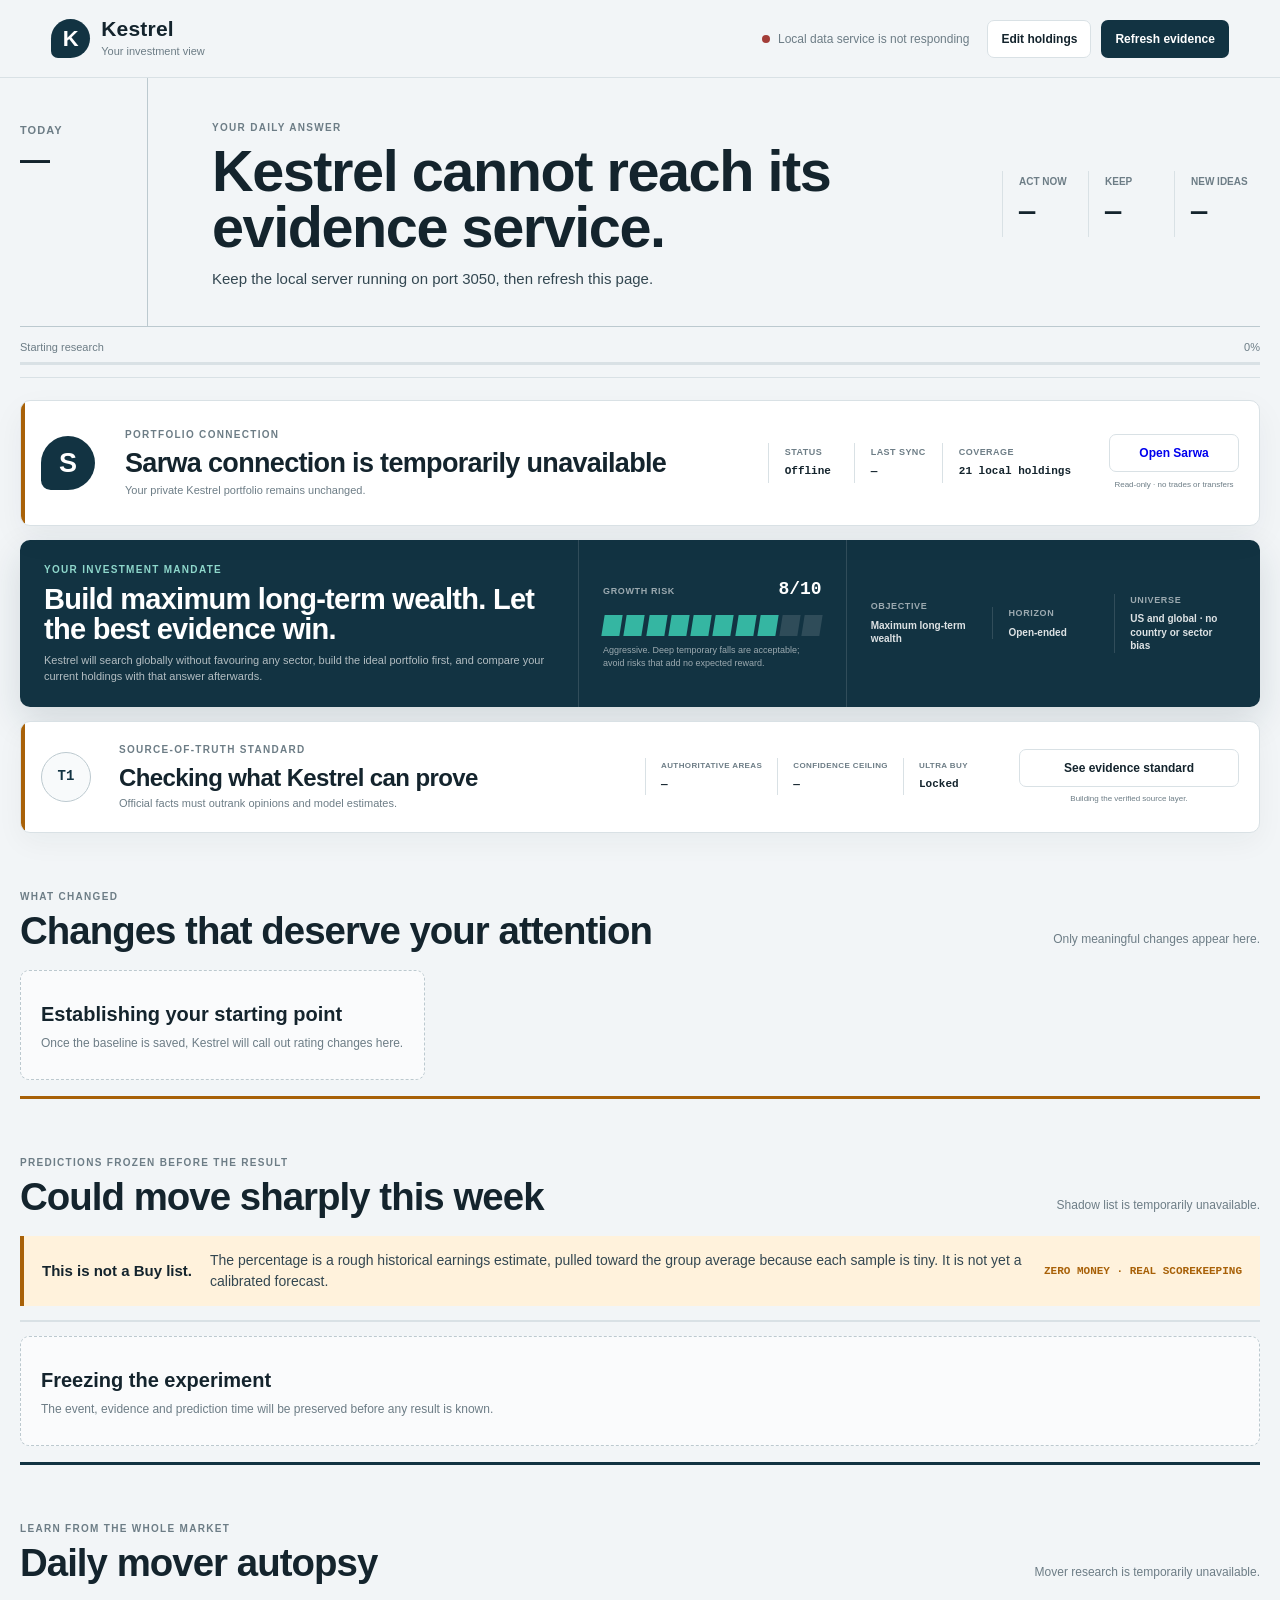
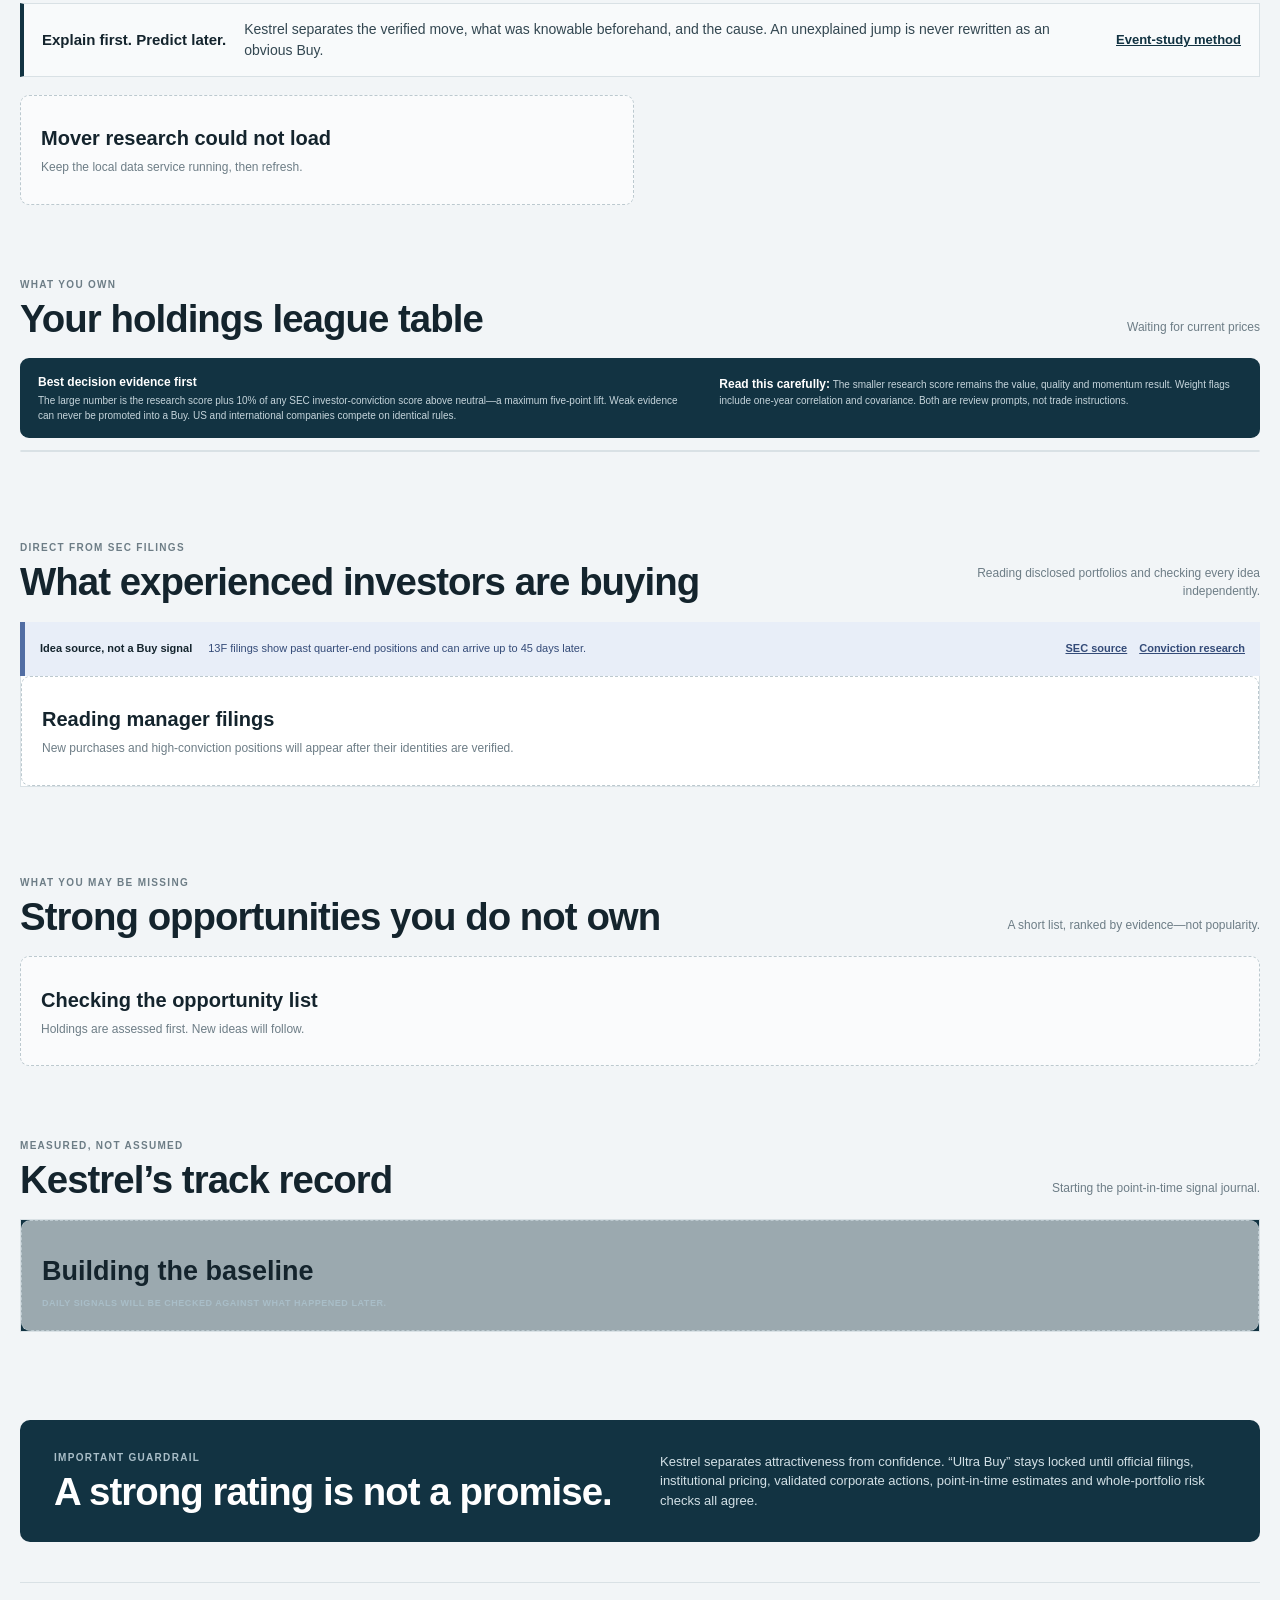
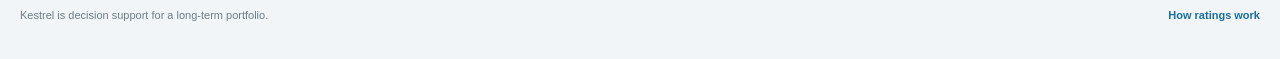
==== commit 77ba2629: "Add recursive mover learning radar" ====
--- a/index.html
+++ b/index.html
@@ -122,6 +122,43 @@
           <strong>Establishing your starting point</strong>
           <span>Once the baseline is saved, Kestrel will call out rating changes here.</span>
         </div>
+      </div>
+    </section>
+
+    <section class="section shadow-watch-section" aria-labelledby="shadowWatchTitle">
+      <div class="section-heading">
+        <div>
+          <p class="eyebrow">Predictions frozen before the result</p>
+          <h2 id="shadowWatchTitle">Could move sharply this week</h2>
+        </div>
+        <p id="shadowWatchSummary">Loading the first five-name shadow test.</p>
+      </div>
+      <div class="shadow-watch-rule" role="note">
+        <strong>This is not a Buy list.</strong>
+        <span>The percentage is a rough historical earnings estimate, pulled toward the group average because each sample is tiny. It is not yet a calibrated forecast.</span>
+        <b>Zero money · real scorekeeping</b>
+      </div>
+      <div class="shadow-learnings" id="shadowLearnings" aria-label="What the two-year market study found"></div>
+      <div class="shadow-watch-list" id="shadowWatchList" aria-live="polite">
+        <div class="empty-card wide"><strong>Freezing the experiment</strong><span>The event, evidence and prediction time will be preserved before any result is known.</span></div>
+      </div>
+    </section>
+
+    <section class="section mover-section" aria-labelledby="moversTitle">
+      <div class="section-heading">
+        <div>
+          <p class="eyebrow">Learn from the whole market</p>
+          <h2 id="moversTitle">Daily mover autopsy</h2>
+        </div>
+        <p id="moversSummary">Reading the latest completed US session.</p>
+      </div>
+      <div class="mover-rule" role="note">
+        <strong>Explain first. Predict later.</strong>
+        <span>Kestrel separates the verified move, what was knowable beforehand, and the cause. An unexplained jump is never rewritten as an obvious Buy.</span>
+        <a href="https://econpapers.repec.org/article/aeajeclit/v_3a35_3ay_3a1997_3ai_3a1_3ap_3a13-39.htm" target="_blank" rel="noopener noreferrer">Event-study method</a>
+      </div>
+      <div class="mover-grid" id="moversList" aria-live="polite">
+        <div class="empty-card wide"><strong>Building today’s evidence cards</strong><span>Price, volume and pre-move facts are being checked without hindsight.</span></div>
       </div>
     </section>
 
--- a/styles.css
+++ b/styles.css
@@ -3458,6 +3458,590 @@
   }
 }
 
+.mover-section {
+  border-top: 3px solid var(--navy);
+}
+
+.shadow-watch-section {
+  border-top: 3px solid var(--watch);
+}
+
+.shadow-watch-rule {
+  display: grid;
+  grid-template-columns: auto minmax(0, 1fr) auto;
+  gap: 18px;
+  align-items: center;
+  margin-bottom: 14px;
+  padding: 14px 18px;
+  background: var(--watch-soft);
+  border-left: 4px solid var(--watch);
+}
+
+.shadow-watch-rule span {
+  color: var(--ink-soft);
+  font-size: 14px;
+}
+
+.shadow-watch-rule b {
+  color: var(--watch);
+  font-family: var(--data);
+  font-size: 11px;
+  text-transform: uppercase;
+}
+
+.shadow-watch-list {
+  display: grid;
+  gap: 8px;
+}
+
+.shadow-learnings {
+  display: grid;
+  grid-template-columns: repeat(5, minmax(0, 1fr));
+  margin: 0 0 14px;
+  border: 1px solid var(--line);
+  background: var(--surface);
+}
+
+.shadow-learning {
+  display: grid;
+  align-content: center;
+  gap: 2px;
+  min-height: 78px;
+  padding: 12px 14px;
+  border-right: 1px solid var(--line);
+}
+
+.shadow-learning strong {
+  color: var(--watch);
+  font-family: var(--display);
+  font-size: 23px;
+}
+
+.shadow-learning span {
+  color: var(--ink-soft);
+  font-size: 11px;
+  line-height: 1.3;
+}
+
+.shadow-learning.lead {
+  background: var(--watch-soft);
+}
+
+.shadow-learnings > p {
+  grid-column: 1 / -1;
+  margin: 0;
+  padding: 8px 14px;
+  color: var(--muted);
+  background: var(--surface-soft);
+  font-size: 11px;
+}
+
+.shadow-watch-card {
+  display: grid;
+  grid-template-columns: 58px minmax(0, 1fr) 225px;
+  background: var(--surface);
+  border: 1px solid var(--line);
+  border-left: 4px solid var(--watch);
+}
+
+.shadow-watch-rank {
+  display: grid;
+  align-content: start;
+  justify-items: center;
+  gap: 1px;
+  padding: 18px 8px;
+  color: var(--watch);
+  background: var(--watch-soft);
+}
+
+.shadow-watch-rank span {
+  font-family: var(--display);
+  font-size: 26px;
+  font-weight: 800;
+}
+
+.shadow-watch-rank small,
+.shadow-watch-card aside small {
+  color: var(--muted);
+  font-size: 10px;
+  font-weight: 700;
+  text-transform: uppercase;
+}
+
+.shadow-watch-main {
+  padding: 16px 20px;
+}
+
+.shadow-watch-main header {
+  display: flex;
+  gap: 9px;
+  align-items: baseline;
+}
+
+.shadow-watch-main header strong {
+  font-family: var(--display);
+  font-size: 22px;
+}
+
+.shadow-watch-main header span,
+.shadow-watch-main > p {
+  color: var(--muted);
+  font-size: 13px;
+}
+
+.shadow-setup {
+  display: grid;
+  grid-template-columns: auto minmax(0, 1fr);
+  gap: 8px 14px;
+  align-items: center;
+  margin-top: 12px;
+  padding: 10px;
+  border: 1px solid var(--line);
+}
+
+.shadow-setup > div:first-child {
+  display: grid;
+}
+
+.shadow-setup > div:first-child strong {
+  color: var(--watch);
+  font-family: var(--display);
+  font-size: 20px;
+}
+
+.shadow-setup > div:first-child span,
+.shadow-setup > small {
+  color: var(--muted);
+  font-size: 10px;
+}
+
+.shadow-setup > small {
+  grid-column: 1 / -1;
+}
+
+.shadow-signal-chips {
+  display: flex;
+  flex-wrap: wrap;
+  gap: 5px;
+}
+
+.shadow-signal-chips span {
+  padding: 4px 6px;
+  color: var(--muted);
+  background: var(--surface-soft);
+  font-size: 10px;
+  font-weight: 700;
+}
+
+.shadow-signal-chips span.pass {
+  color: var(--buy);
+  background: var(--buy-soft);
+}
+
+.shadow-signal-chips b {
+  margin-right: 3px;
+}
+
+.shadow-watch-main h3 {
+  margin: 4px 0;
+  color: var(--ink);
+  font-size: 15px;
+}
+
+.shadow-watch-main > p {
+  margin: 0;
+  line-height: 1.45;
+}
+
+.shadow-watch-cases {
+  display: grid;
+  grid-template-columns: 1fr 1fr;
+  gap: 8px;
+  margin-top: 12px;
+}
+
+.shadow-watch-cases p {
+  margin: 0;
+  padding: 9px 10px;
+  color: var(--ink-soft);
+  background: var(--surface-soft);
+  font-size: 12px;
+}
+
+.shadow-watch-cases b {
+  display: block;
+  margin-bottom: 2px;
+  color: var(--ink);
+}
+
+.shadow-watch-card aside {
+  display: grid;
+  align-content: center;
+  gap: 3px;
+  padding: 16px 18px;
+  background: var(--surface-soft);
+  border-left: 1px solid var(--line);
+}
+
+.shadow-watch-card aside > strong {
+  color: var(--watch);
+  font-family: var(--display);
+  font-size: 19px;
+  text-transform: uppercase;
+}
+
+.shadow-jump-chance {
+  display: grid;
+  grid-template-columns: auto minmax(0, 1fr);
+  gap: 8px;
+  align-items: center;
+  margin-bottom: 9px;
+  padding-bottom: 10px;
+  border-bottom: 1px solid var(--line);
+}
+
+.shadow-jump-chance strong {
+  color: var(--buy);
+  font-family: var(--display);
+  font-size: 30px;
+  line-height: 1;
+}
+
+.shadow-jump-chance span {
+  color: var(--ink-soft);
+  font-size: 11px;
+  font-weight: 700;
+  line-height: 1.25;
+}
+
+.shadow-watch-card time {
+  margin: 7px 0;
+  color: var(--ink);
+  font-family: var(--data);
+  font-size: 11px;
+}
+
+.shadow-watch-card dl {
+  display: grid;
+  grid-template-columns: 1fr 1fr;
+  gap: 8px;
+  margin: 0 0 8px;
+}
+
+.shadow-watch-card dl div {
+  display: grid;
+  gap: 1px;
+}
+
+.shadow-watch-card dt {
+  color: var(--muted);
+  font-size: 10px;
+}
+
+.shadow-watch-card dd {
+  margin: 0;
+  color: var(--ink);
+  font-family: var(--data);
+  font-size: 13px;
+  font-weight: 700;
+}
+
+.shadow-watch-card aside a {
+  color: var(--navy);
+  font-size: 11px;
+  font-weight: 700;
+}
+
+@media (max-width: 840px) {
+  .shadow-learnings {
+    grid-template-columns: 1fr 1fr;
+  }
+
+  .shadow-learning:nth-child(even) {
+    border-right: 0;
+  }
+
+  .shadow-learning.lead {
+    grid-column: 1 / -1;
+  }
+
+  .shadow-watch-rule,
+  .shadow-watch-card {
+    grid-template-columns: 1fr;
+  }
+
+  .shadow-watch-rule b {
+    justify-self: start;
+  }
+
+  .shadow-watch-rank {
+    grid-template-columns: auto auto;
+    justify-content: start;
+    align-items: baseline;
+    padding: 8px 14px;
+  }
+
+  .shadow-watch-card aside {
+    border-top: 1px solid var(--line);
+    border-left: 0;
+  }
+
+  .shadow-watch-cases {
+    grid-template-columns: 1fr;
+  }
+
+  .shadow-setup {
+    grid-template-columns: 1fr;
+  }
+
+  .shadow-setup > small {
+    grid-column: auto;
+  }
+}
+
+.mover-rule {
+  display: grid;
+  grid-template-columns: auto minmax(0, 1fr) auto;
+  gap: 18px;
+  align-items: center;
+  margin-bottom: 18px;
+  padding: 15px 18px;
+  color: var(--ink-soft);
+  background: var(--surface-soft);
+  border: 1px solid var(--line);
+  border-left: 4px solid var(--navy);
+}
+
+.mover-rule strong {
+  color: var(--ink);
+}
+
+.mover-rule span {
+  font-size: 14px;
+  line-height: 1.5;
+}
+
+.mover-rule a {
+  color: var(--navy);
+  font-size: 13px;
+  font-weight: 700;
+  white-space: nowrap;
+}
+
+.mover-grid {
+  display: grid;
+  grid-template-columns: repeat(2, minmax(0, 1fr));
+  gap: 12px;
+}
+
+.mover-card {
+  --mover-accent: var(--hold);
+  overflow: hidden;
+  background: var(--surface);
+  border: 1px solid var(--line);
+  border-top: 4px solid var(--mover-accent);
+  border-radius: 8px;
+  box-shadow: 0 8px 28px rgba(28, 47, 57, 0.05);
+}
+
+.mover-card[data-direction="up"] {
+  --mover-accent: var(--buy);
+}
+
+.mover-card[data-direction="down"] {
+  --mover-accent: var(--sell);
+}
+
+.mover-card > header {
+  display: grid;
+  grid-template-columns: auto minmax(0, 1fr) auto;
+  gap: 14px;
+  align-items: center;
+  padding: 17px 18px 15px;
+  border-bottom: 1px solid var(--line);
+}
+
+.mover-rank {
+  display: grid;
+  gap: 2px;
+  min-width: 66px;
+}
+
+.mover-rank span {
+  color: var(--mover-accent);
+  font-size: 18px;
+  font-weight: 800;
+}
+
+.mover-rank small,
+.mover-company span,
+.mover-change span,
+.mover-card > footer,
+.mover-warning {
+  color: var(--muted);
+  font-size: 12px;
+}
+
+.mover-company {
+  min-width: 0;
+}
+
+.mover-company strong,
+.mover-company span {
+  display: block;
+}
+
+.mover-company strong {
+  color: var(--ink);
+  font-size: 20px;
+}
+
+.mover-company span {
+  overflow: hidden;
+  margin-top: 2px;
+  text-overflow: ellipsis;
+  white-space: nowrap;
+}
+
+.mover-change {
+  text-align: right;
+}
+
+.mover-change strong,
+.mover-change span {
+  display: block;
+}
+
+.mover-change strong {
+  color: var(--mover-accent);
+  font-size: 24px;
+  line-height: 1;
+}
+
+.mover-change span {
+  margin-top: 5px;
+}
+
+.autopsy-rail {
+  padding: 4px 18px;
+}
+
+.autopsy-rail > div {
+  position: relative;
+  display: grid;
+  grid-template-columns: 58px minmax(0, 1fr);
+  gap: 13px;
+  min-height: 62px;
+  padding: 13px 0;
+  border-bottom: 1px solid var(--line);
+}
+
+.autopsy-rail > div:last-child {
+  border-bottom: 0;
+}
+
+.autopsy-rail > div::before {
+  position: absolute;
+  top: 0;
+  bottom: 0;
+  left: 61px;
+  width: 1px;
+  content: "";
+  background: var(--line-strong);
+}
+
+.autopsy-mark {
+  align-self: start;
+  color: var(--mover-accent);
+  font-size: 11px;
+  font-weight: 800;
+  text-transform: uppercase;
+}
+
+.autopsy-rail p {
+  margin: 0;
+  padding-left: 13px;
+  color: var(--ink-soft);
+  font-size: 13px;
+  line-height: 1.48;
+}
+
+.autopsy-cause {
+  padding-left: 13px;
+}
+
+.autopsy-cause > p,
+.autopsy-known p {
+  padding-left: 0;
+}
+
+.autopsy-known {
+  display: grid;
+  gap: 4px;
+  margin-top: 12px;
+  padding: 12px;
+  background: var(--surface-soft);
+  border-left: 3px solid var(--mover-accent);
+}
+
+.autopsy-known strong {
+  color: var(--ink);
+  font-size: 11px;
+  text-transform: uppercase;
+}
+
+.autopsy-known p + strong {
+  margin-top: 6px;
+}
+
+.mover-sources {
+  display: flex;
+  flex-wrap: wrap;
+  gap: 7px 12px;
+  margin-top: 11px;
+}
+
+.mover-sources a {
+  color: var(--navy);
+  font-size: 12px;
+  font-weight: 700;
+  text-decoration: underline;
+  text-underline-offset: 3px;
+}
+
+.mover-warning {
+  margin: 0 18px 12px;
+  padding: 9px 11px;
+  color: var(--watch);
+  background: var(--watch-soft);
+  border-left: 3px solid var(--watch);
+}
+
+.mover-card > footer {
+  display: flex;
+  justify-content: space-between;
+  gap: 12px;
+  padding: 11px 18px;
+  background: var(--surface-soft);
+  border-top: 1px solid var(--line);
+}
+
+.mover-card > footer span {
+  color: var(--mover-accent);
+  font-weight: 700;
+}
+
+@media (max-width: 840px) {
+  .mover-grid {
+    grid-template-columns: 1fr;
+  }
+
+  .mover-rule {
+    grid-template-columns: 1fr;
+    gap: 7px;
+  }
+}
+
 @media (max-width: 520px) {
   .brand small,
   .button-quiet,
@@ -3506,6 +4090,21 @@
 
   .opportunity-rank {
     display: none;
+  }
+
+  .mover-card > header {
+    grid-template-columns: auto minmax(0, 1fr);
+  }
+
+  .mover-change {
+    grid-column: 1 / -1;
+    padding-top: 10px;
+    text-align: left;
+    border-top: 1px solid var(--line);
+  }
+
+  .mover-company span {
+    white-space: normal;
   }
 
   footer {
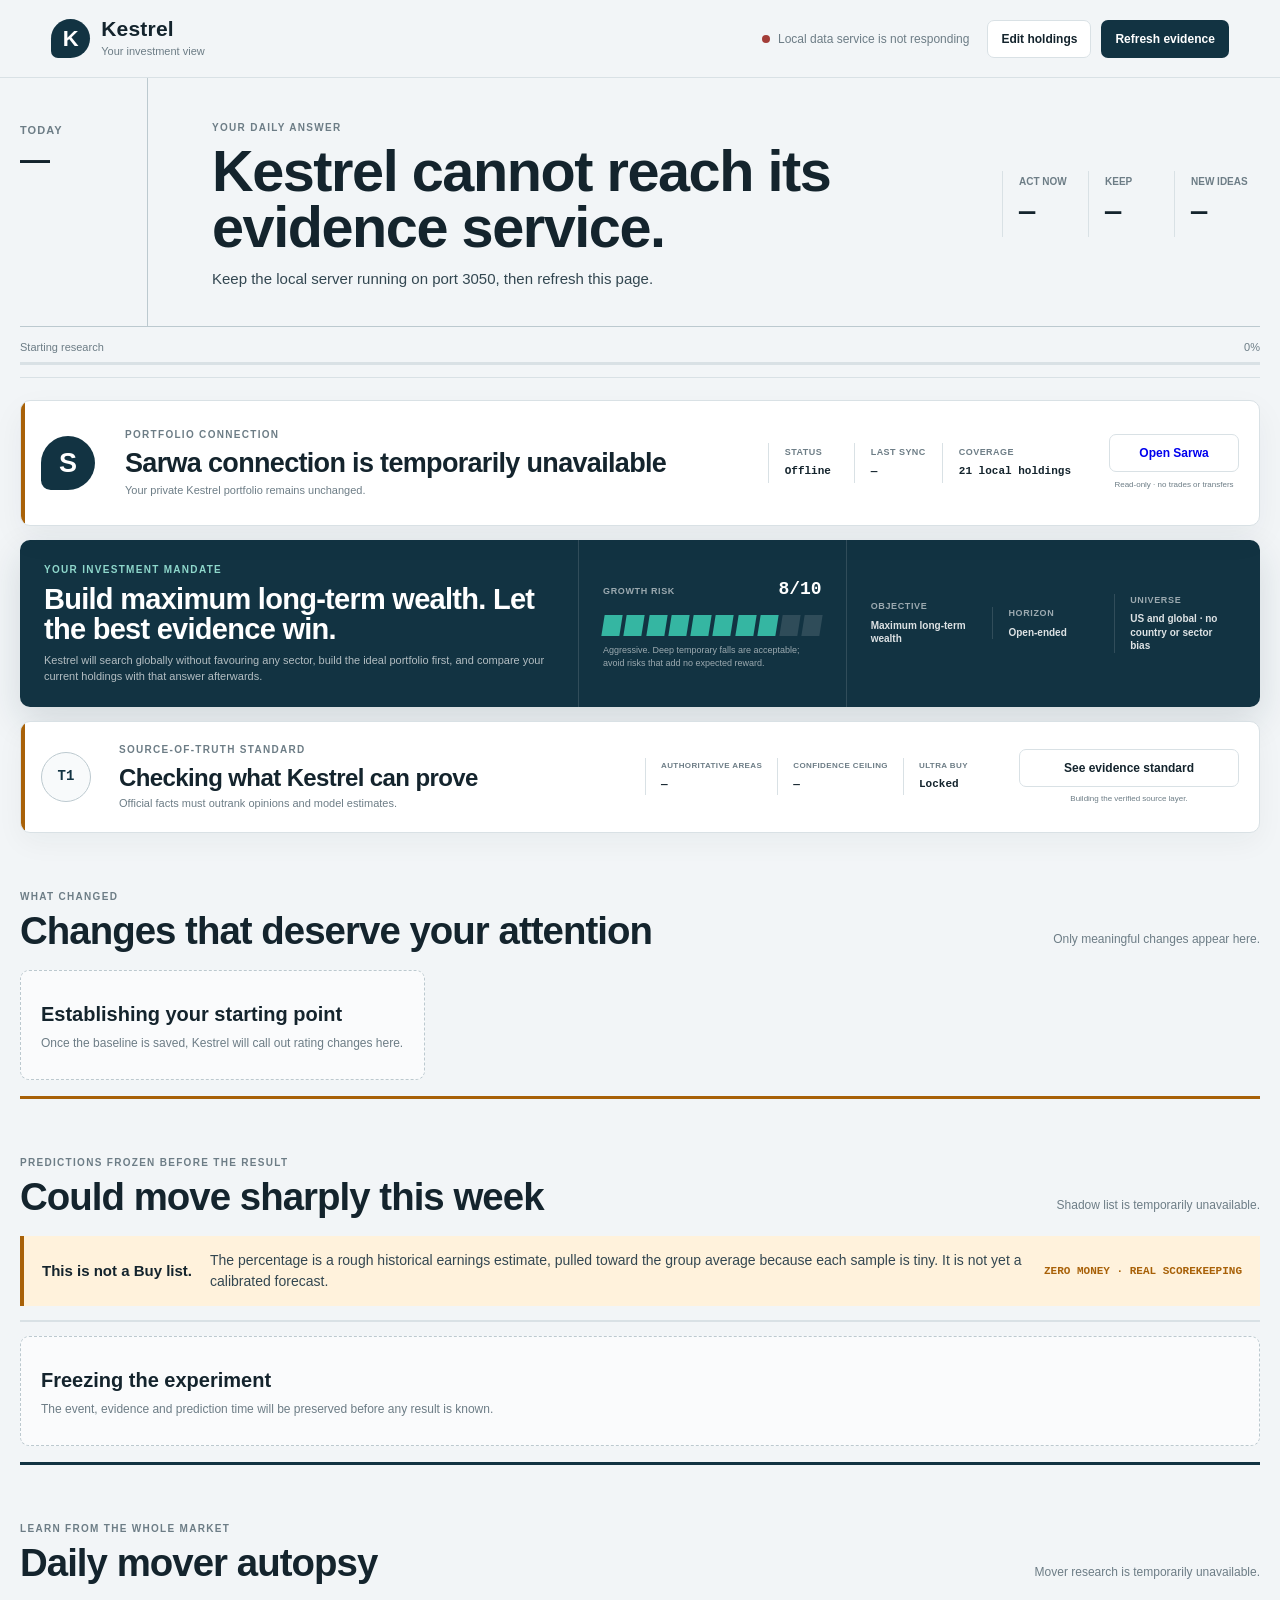
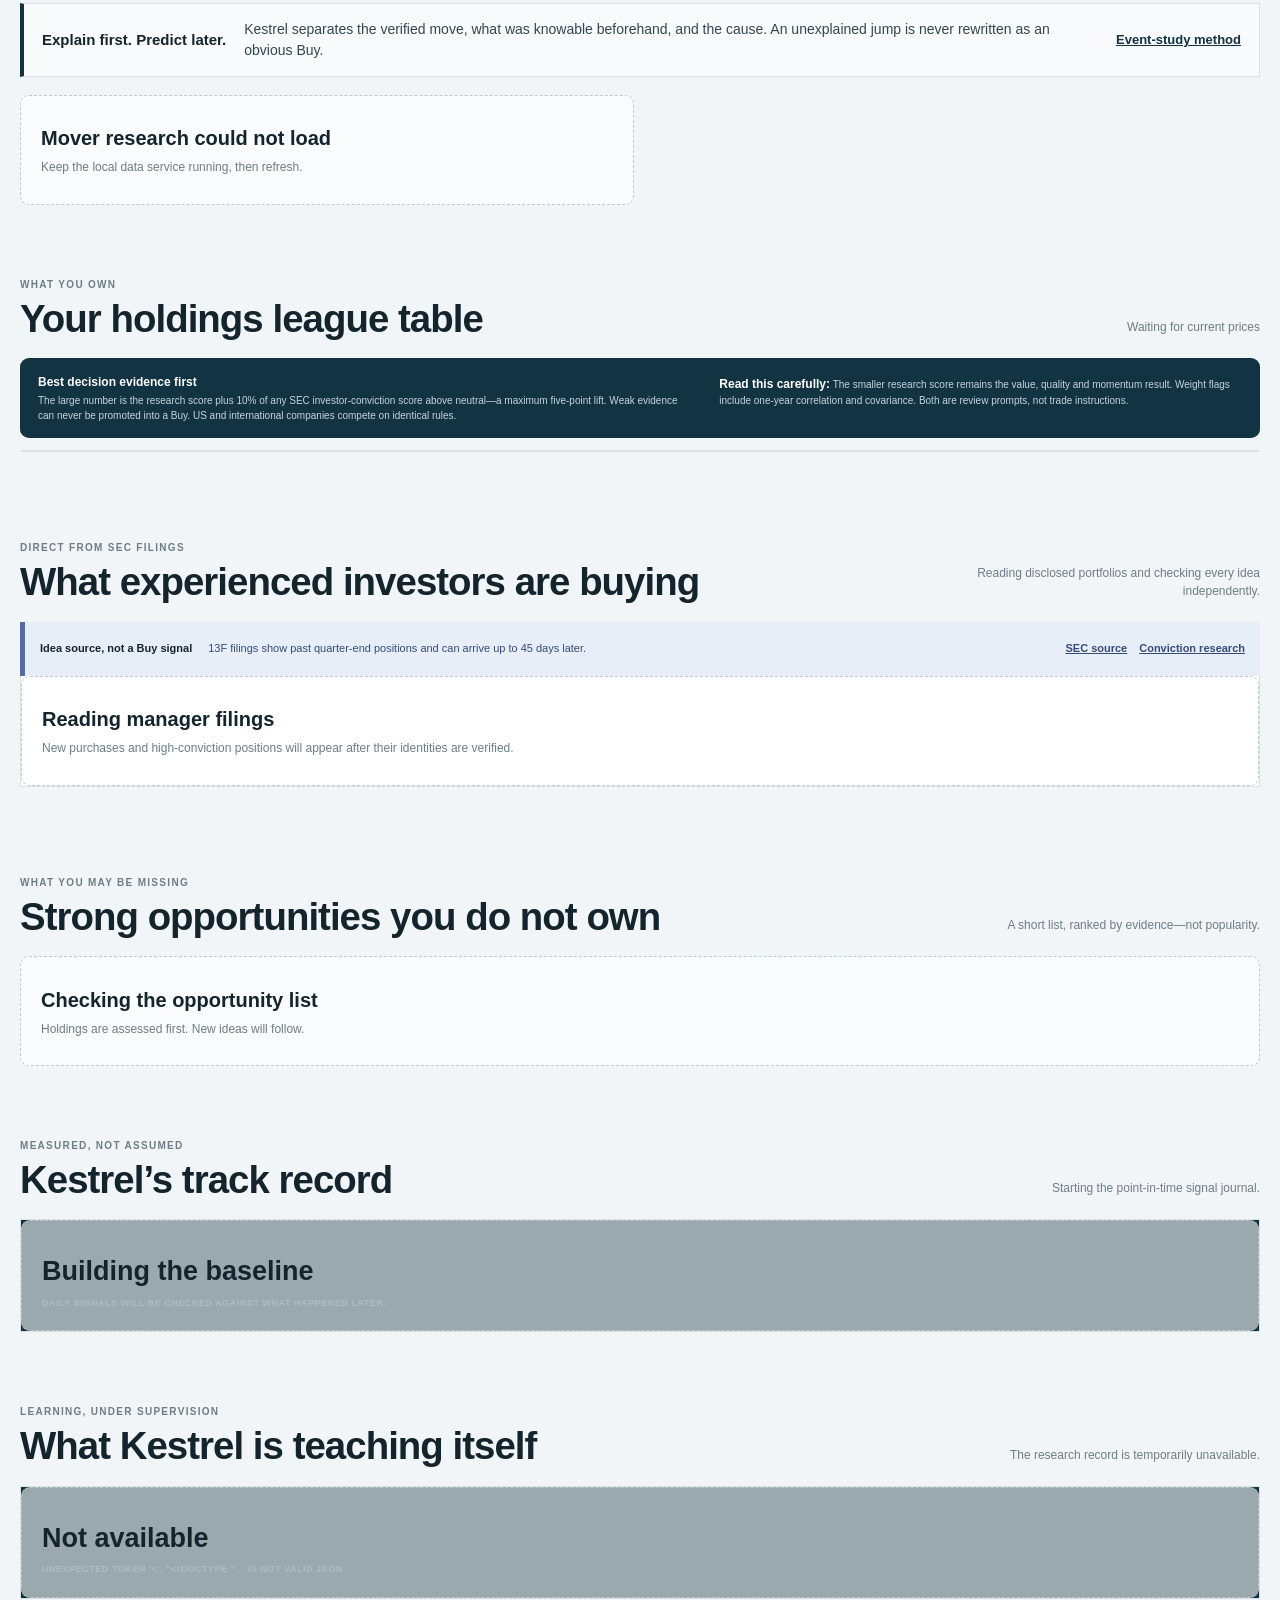
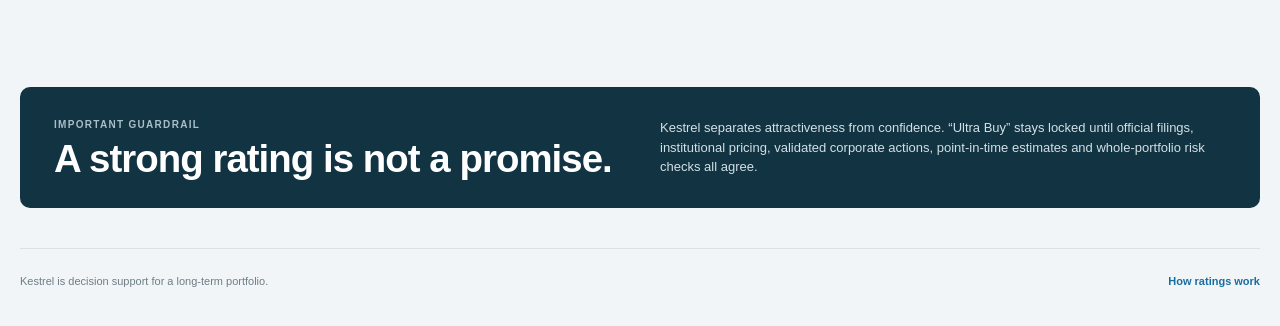
==== commit 8af3a1db: "Build the recursive learning loop end to end The roadmap described a learning system; the code had j" ====
--- a/index.html
+++ b/index.html
@@ -247,6 +247,19 @@
       </div>
       <div class="calibration-grid" id="calibrationGrid">
         <div class="empty-card wide"><strong>Building the baseline</strong><span>Daily signals will be checked against what happened later.</span></div>
+      </div>
+    </section>
+
+    <section class="section calibration-section" aria-labelledby="learningTitle">
+      <div class="section-heading">
+        <div>
+          <p class="eyebrow">Learning, under supervision</p>
+          <h2 id="learningTitle">What Kestrel is teaching itself</h2>
+        </div>
+        <p id="learningSummary">Checking the research record.</p>
+      </div>
+      <div class="calibration-grid" id="learningGrid">
+        <div class="empty-card wide"><strong>Reading the research record</strong><span>Models are tested on history before they may say anything.</span></div>
       </div>
     </section>
 
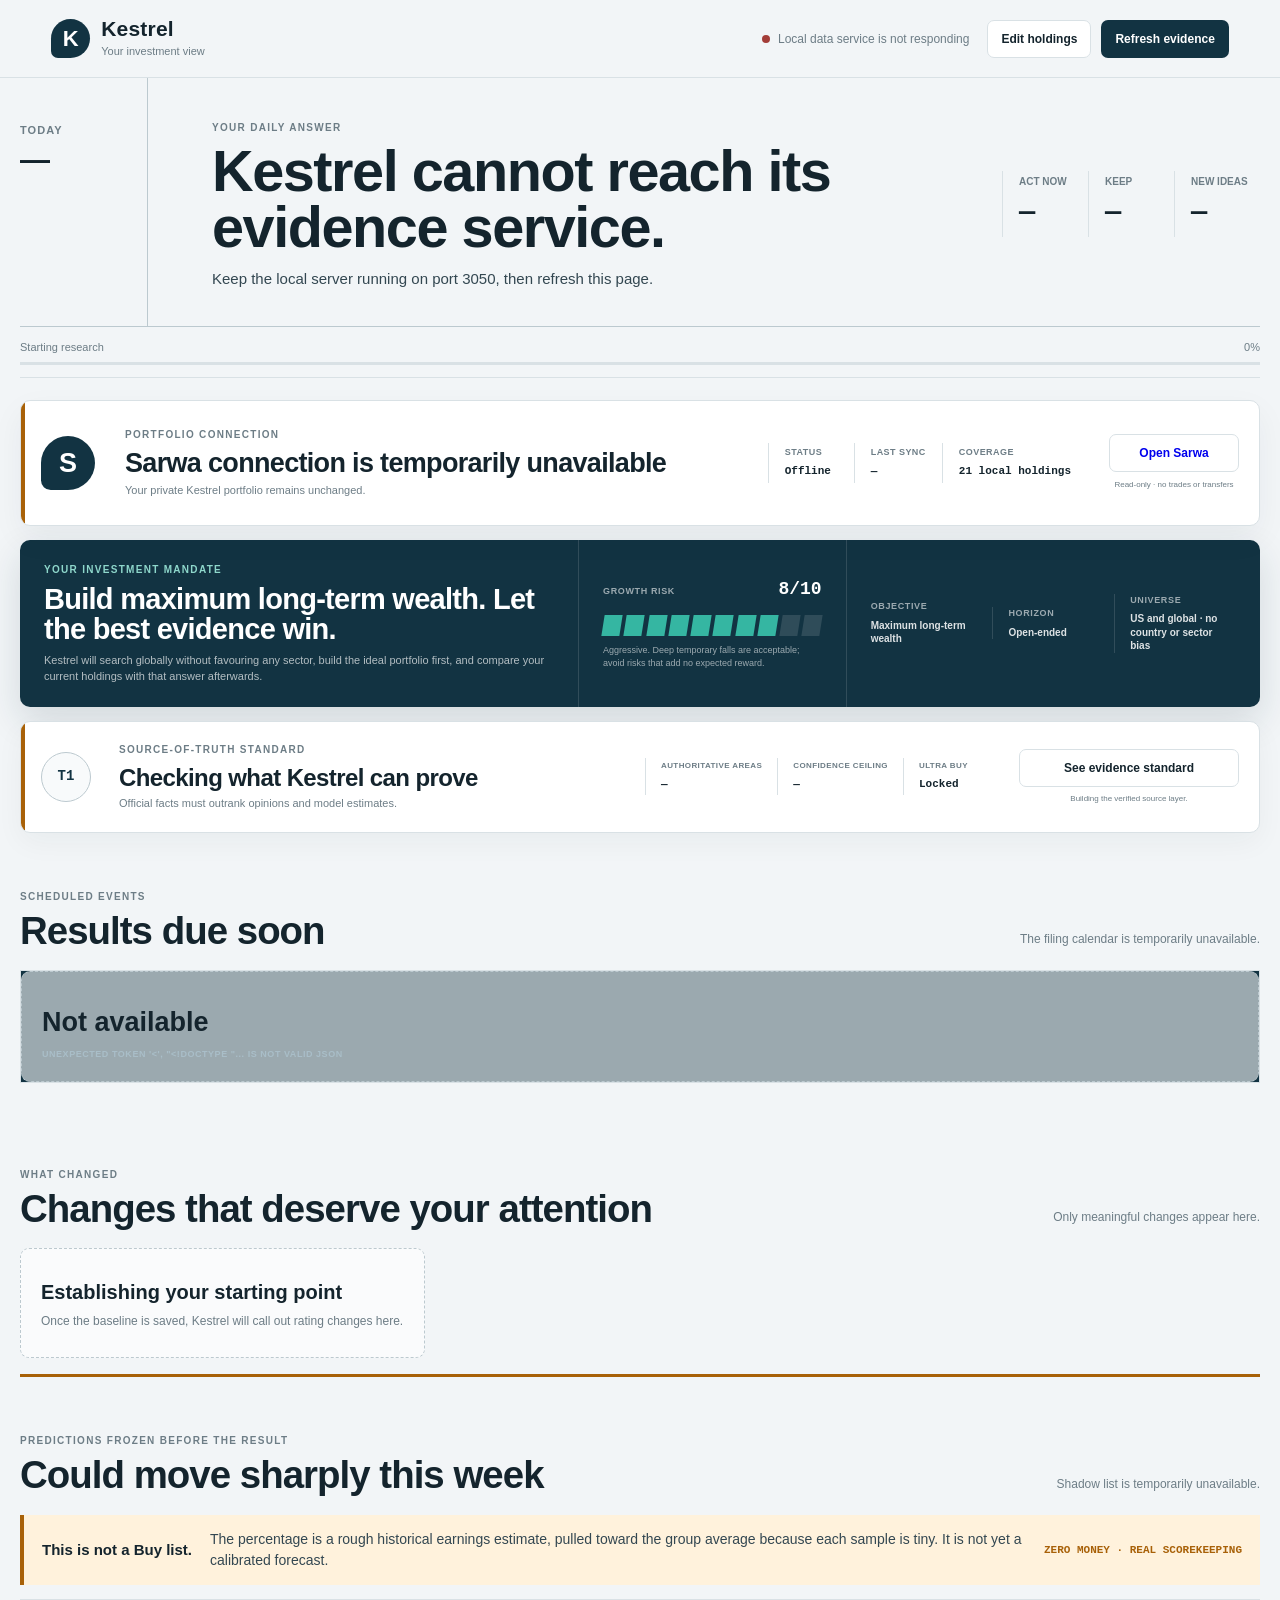
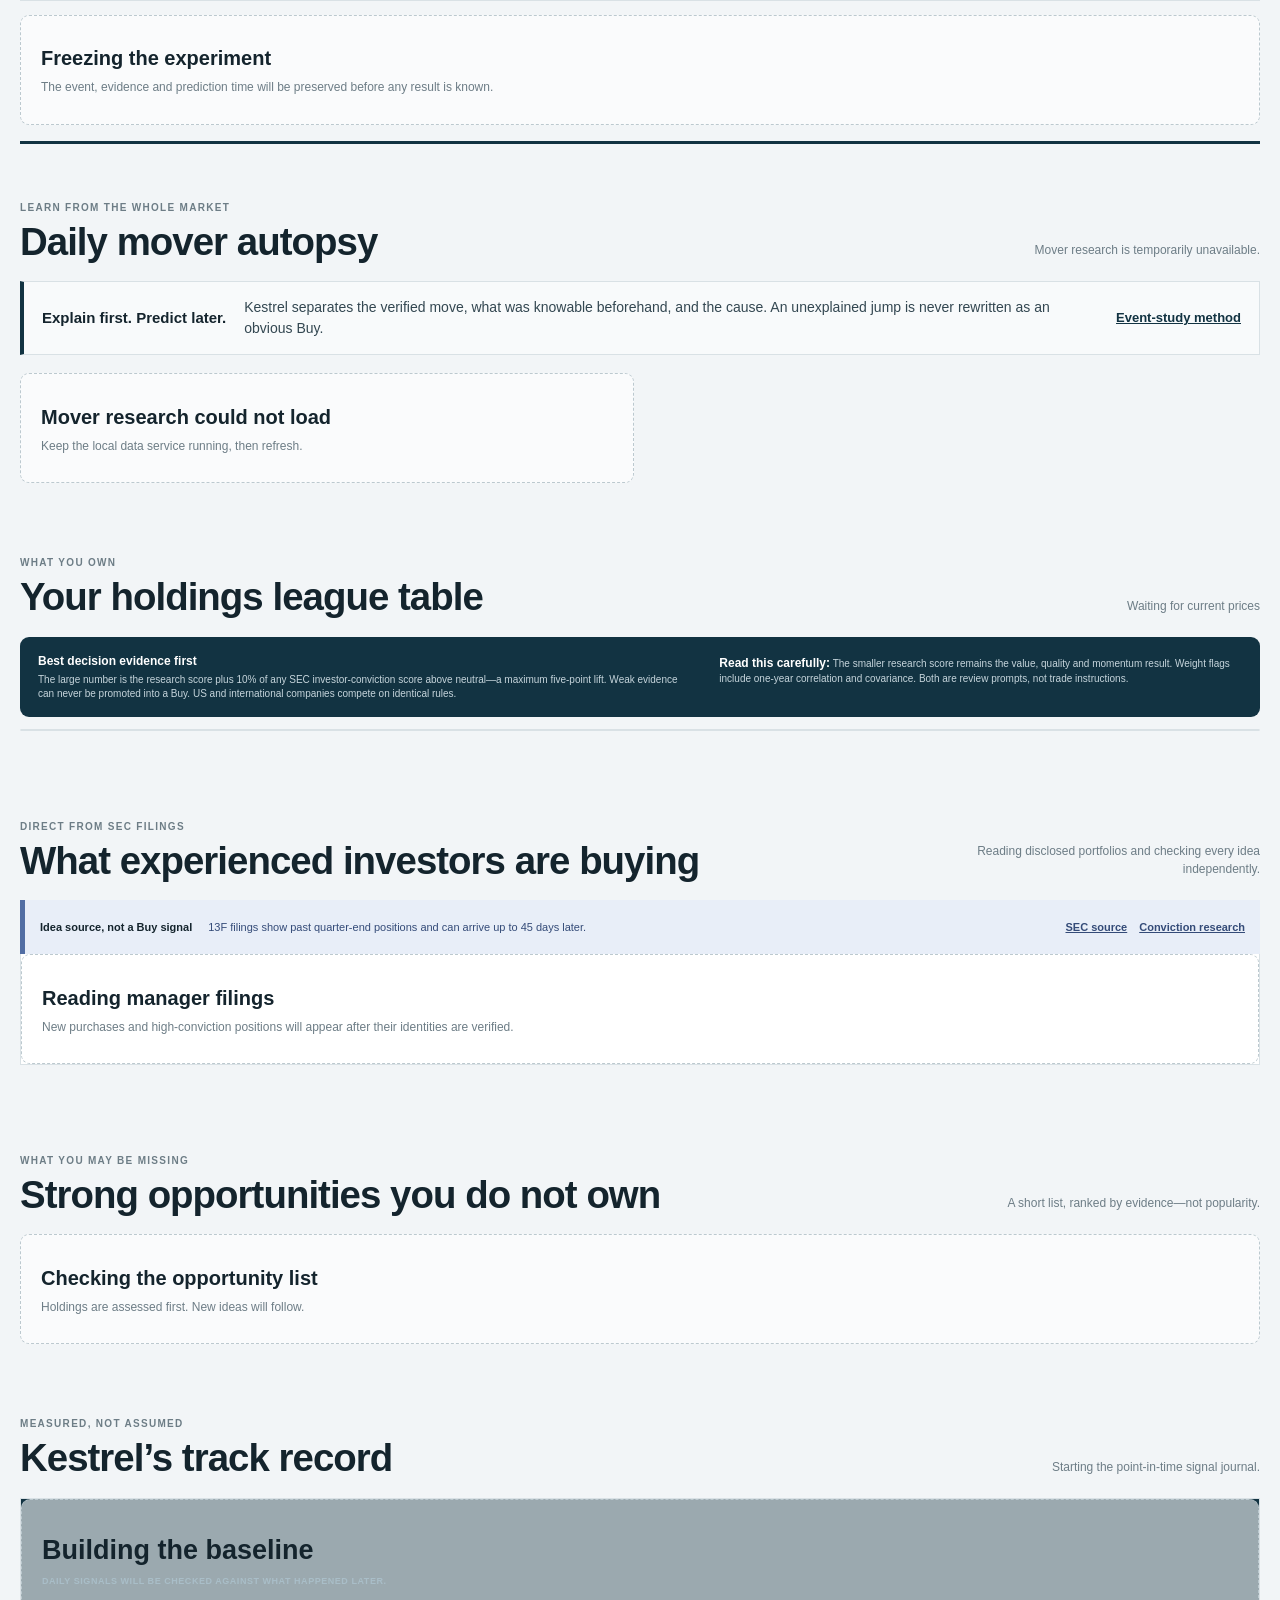
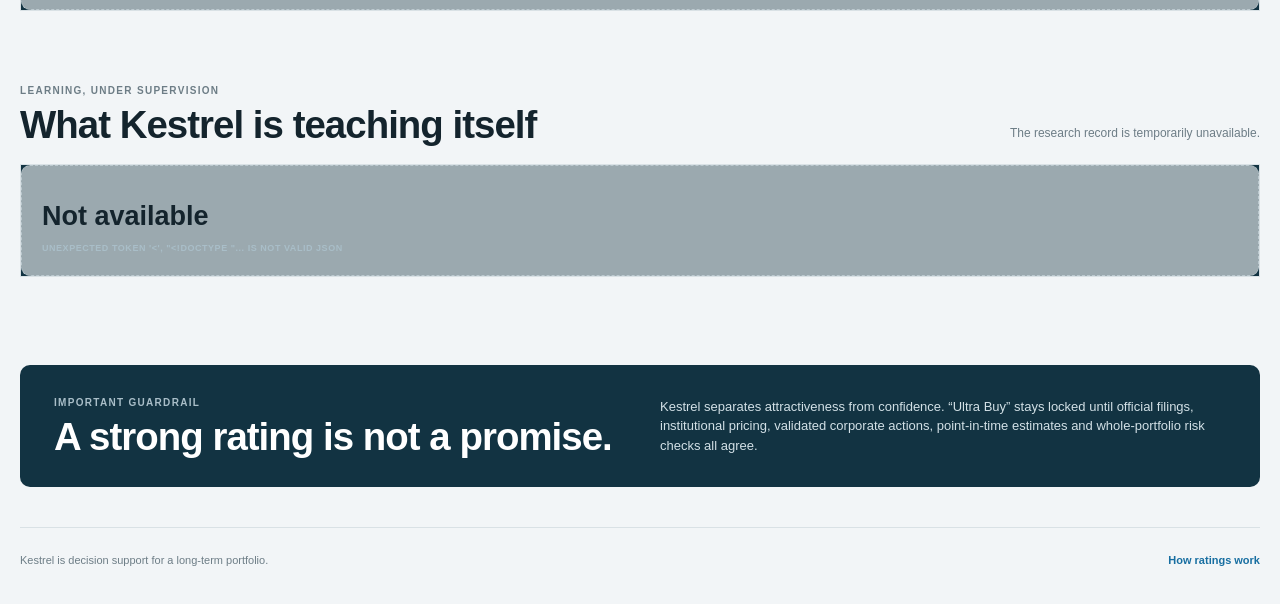
==== commit abdb7819: "Put scheduled results events on the dashboard Knowing APP reports Wednesday is trivia. Knowing which" ====
--- a/index.html
+++ b/index.html
@@ -107,6 +107,18 @@
         <button class="button button-quiet" id="evidencePolicyButton" type="button">See evidence standard</button>
         <small id="evidenceNext">Building the verified source layer.</small>
       </div>
+    </section>
+
+    <section class="section event-section" id="eventSection" aria-labelledby="eventTitle" hidden>
+      <div class="section-heading">
+        <div>
+          <p class="eyebrow">Scheduled events</p>
+          <h2 id="eventTitle">Results due soon</h2>
+        </div>
+        <p id="eventSummary">Checking the filing calendar.</p>
+      </div>
+      <div class="calibration-grid" id="eventGrid"></div>
+      <p class="event-note" id="eventNote"></p>
     </section>
 
     <section class="section" aria-labelledby="changesTitle">
--- a/styles.css
+++ b/styles.css
@@ -4129,3 +4129,22 @@
     transition-duration: 0.01ms !important;
   }
 }
+
+.event-section .calibration-grid {
+  grid-template-columns: repeat(auto-fit, minmax(240px, 1fr));
+}
+
+.event-section .calibration-grid article.event-owned {
+  background: rgba(255, 255, 255, 0.06);
+}
+
+.event-section .calibration-grid article.event-owned span {
+  color: var(--amber, #f2b230);
+}
+
+.event-note {
+  margin-top: 12px;
+  color: var(--muted);
+  font-size: 12px;
+  line-height: 1.5;
+}
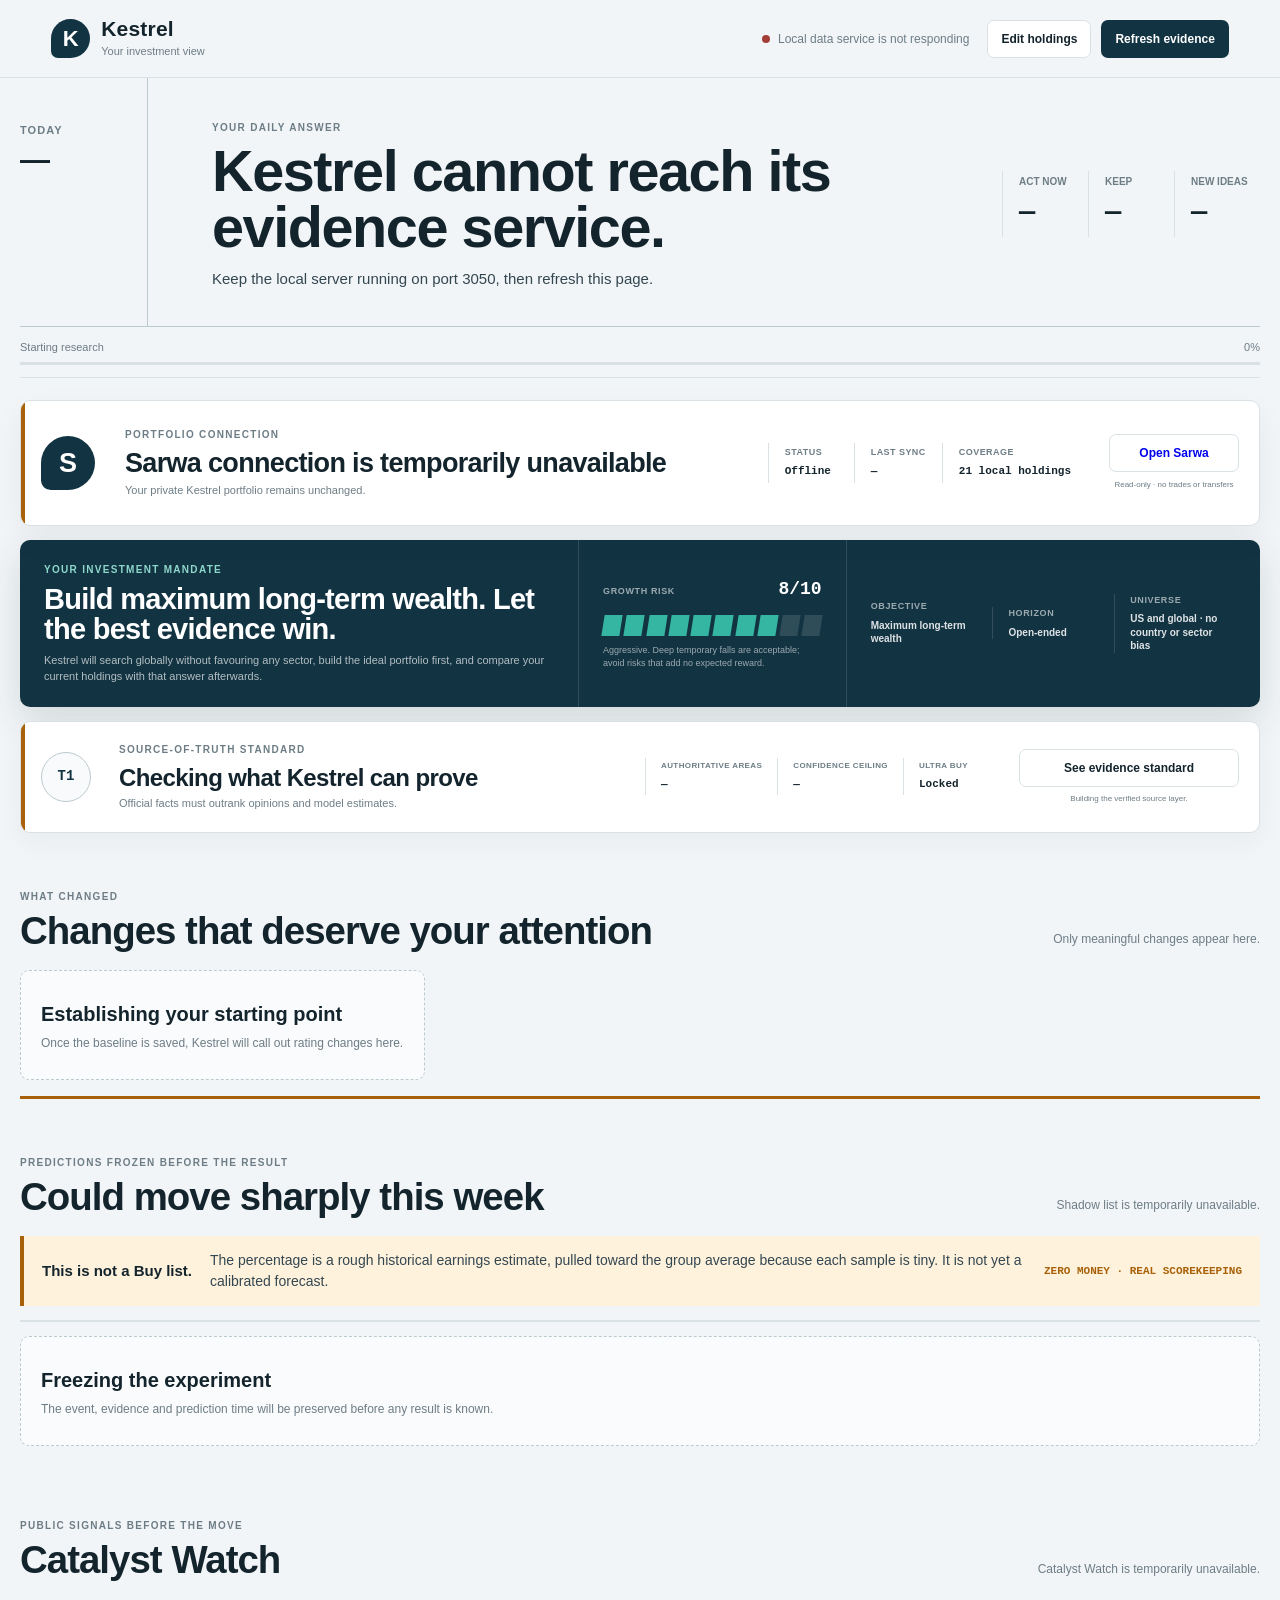
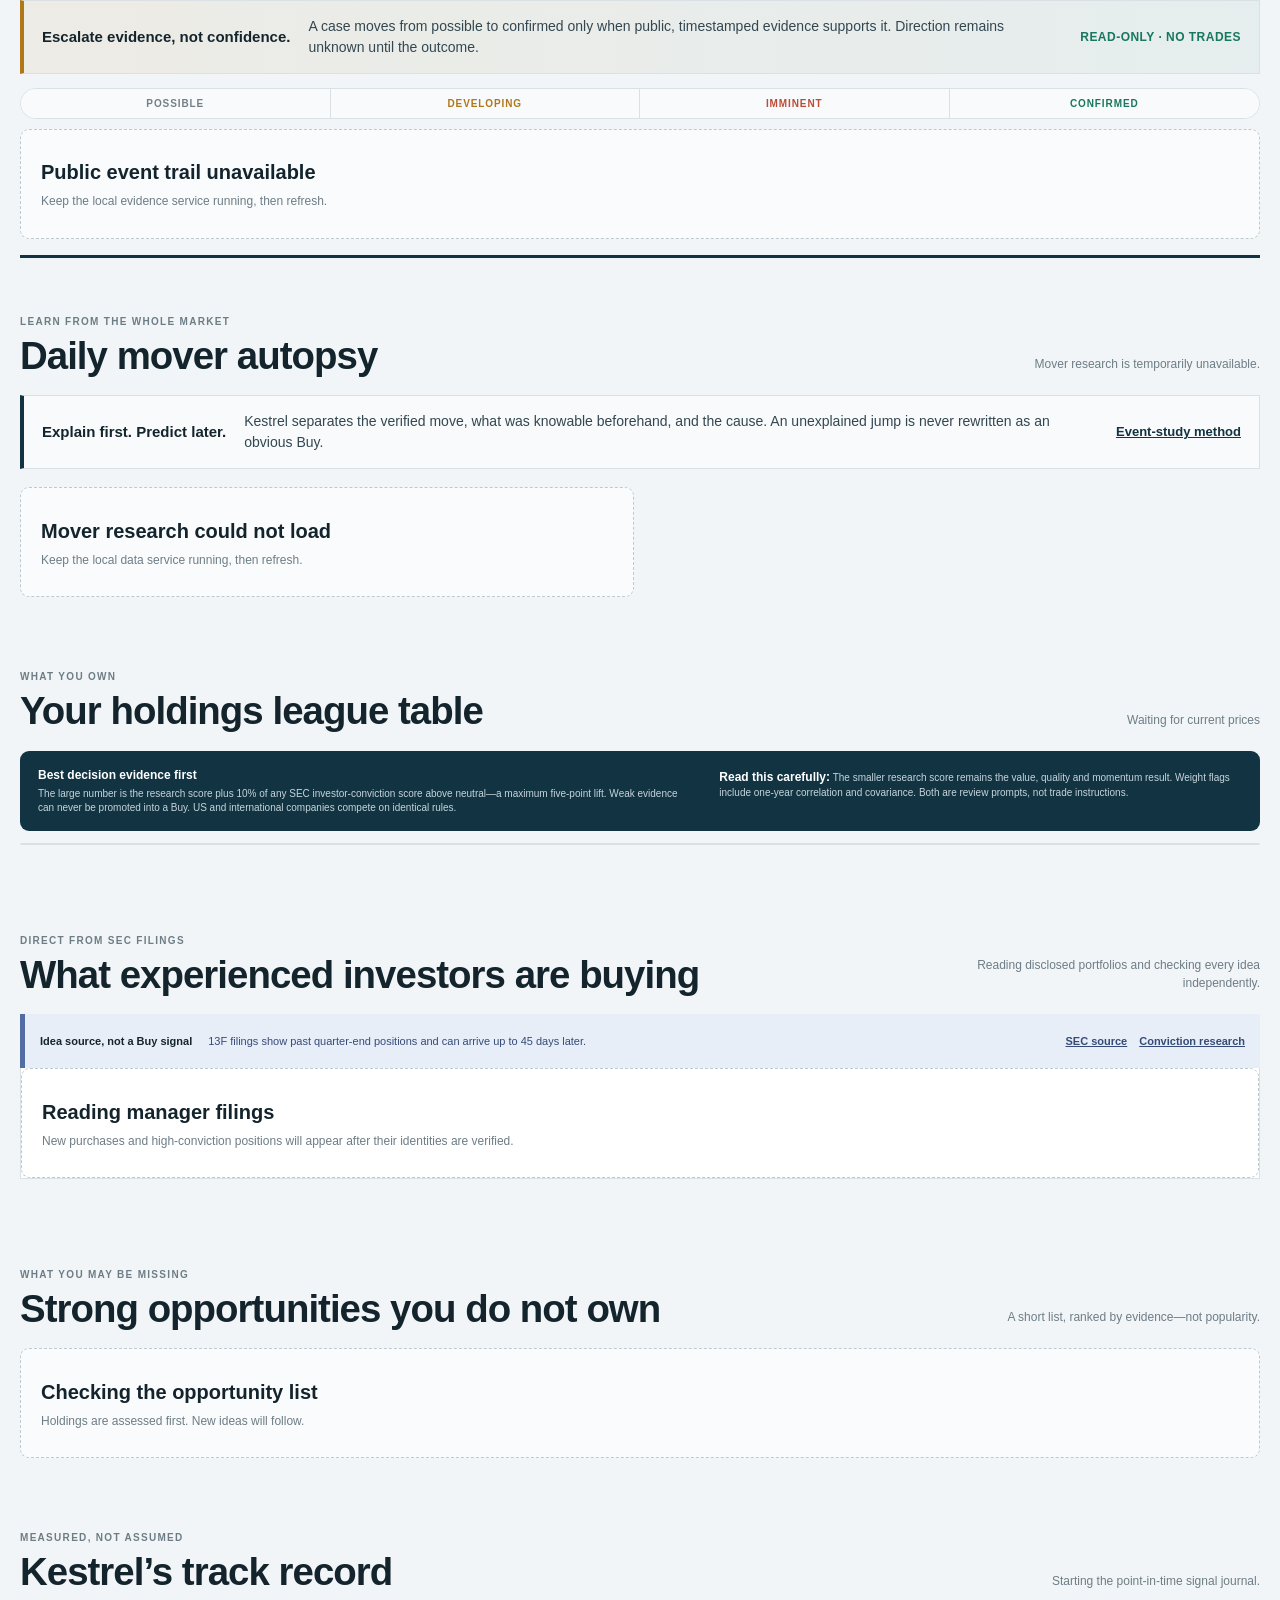
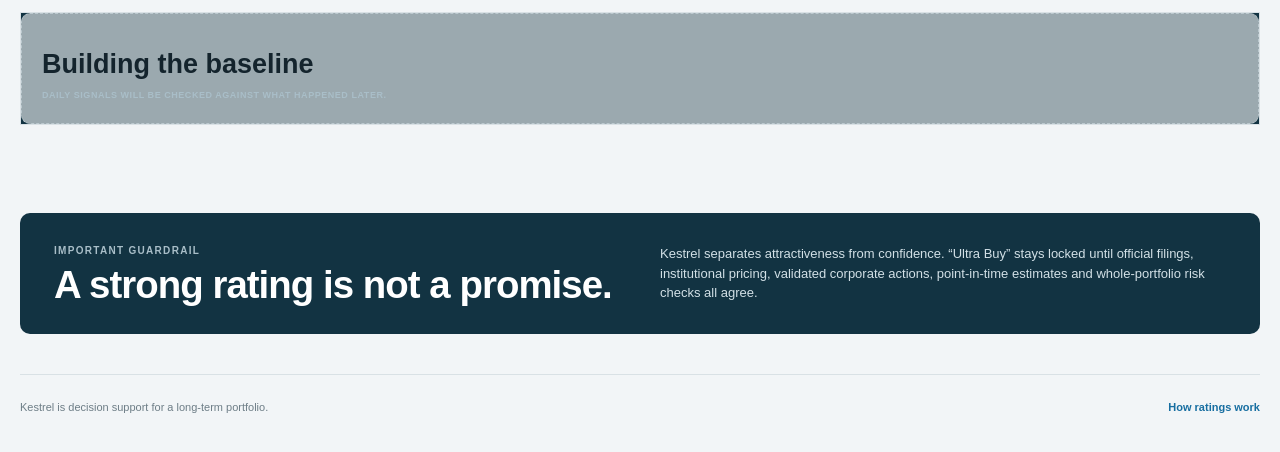
==== commit 64689351: "Add guarded Catalyst Watch" ====
--- a/index.html
+++ b/index.html
@@ -109,18 +109,6 @@
       </div>
     </section>
 
-    <section class="section event-section" id="eventSection" aria-labelledby="eventTitle" hidden>
-      <div class="section-heading">
-        <div>
-          <p class="eyebrow">Scheduled events</p>
-          <h2 id="eventTitle">Results due soon</h2>
-        </div>
-        <p id="eventSummary">Checking the filing calendar.</p>
-      </div>
-      <div class="calibration-grid" id="eventGrid"></div>
-      <p class="event-note" id="eventNote"></p>
-    </section>
-
     <section class="section" aria-labelledby="changesTitle">
       <div class="section-heading">
         <div>
@@ -156,6 +144,30 @@
       </div>
     </section>
 
+    <section class="section catalyst-watch-section" aria-labelledby="catalystWatchTitle">
+      <div class="section-heading">
+        <div>
+          <p class="eyebrow">Public signals before the move</p>
+          <h2 id="catalystWatchTitle">Catalyst Watch</h2>
+        </div>
+        <p id="catalystWatchSummary">Checking tracked events and live SEC filings.</p>
+      </div>
+      <div class="catalyst-watch-rule" role="note">
+        <strong>Escalate evidence, not confidence.</strong>
+        <span>A case moves from possible to confirmed only when public, timestamped evidence supports it. Direction remains unknown until the outcome.</span>
+        <b>Read-only · no trades</b>
+      </div>
+      <div class="catalyst-stage-key" aria-label="Catalyst evidence stages">
+        <span data-stage="possible">Possible</span>
+        <span data-stage="developing">Developing</span>
+        <span data-stage="imminent">Imminent</span>
+        <span data-stage="confirmed">Confirmed</span>
+      </div>
+      <div class="catalyst-watch-list" id="catalystWatchList" aria-live="polite">
+        <div class="empty-card wide"><strong>Reading the public trail</strong><span>Kestrel is separating early signals, credible reports and confirmed filings.</span></div>
+      </div>
+    </section>
+
     <section class="section mover-section" aria-labelledby="moversTitle">
       <div class="section-heading">
         <div>
@@ -259,19 +271,6 @@
       </div>
       <div class="calibration-grid" id="calibrationGrid">
         <div class="empty-card wide"><strong>Building the baseline</strong><span>Daily signals will be checked against what happened later.</span></div>
-      </div>
-    </section>
-
-    <section class="section calibration-section" aria-labelledby="learningTitle">
-      <div class="section-heading">
-        <div>
-          <p class="eyebrow">Learning, under supervision</p>
-          <h2 id="learningTitle">What Kestrel is teaching itself</h2>
-        </div>
-        <p id="learningSummary">Checking the research record.</p>
-      </div>
-      <div class="calibration-grid" id="learningGrid">
-        <div class="empty-card wide"><strong>Reading the research record</strong><span>Models are tested on history before they may say anything.</span></div>
       </div>
     </section>
 
--- a/styles.css
+++ b/styles.css
@@ -3799,6 +3799,338 @@
   }
 }
 
+.catalyst-watch-section {
+  --catalyst-possible: #737f87;
+  --catalyst-developing: #b17819;
+  --catalyst-imminent: #bd4c37;
+  --catalyst-confirmed: #18775e;
+}
+
+.catalyst-watch-rule {
+  display: grid;
+  grid-template-columns: auto minmax(0, 1fr) auto;
+  gap: 18px;
+  align-items: center;
+  padding: 15px 18px;
+  color: var(--ink-soft);
+  background: linear-gradient(90deg, rgba(177, 120, 25, 0.08), rgba(24, 119, 94, 0.06));
+  border: 1px solid var(--line);
+  border-left: 4px solid var(--catalyst-developing);
+}
+
+.catalyst-watch-rule strong {
+  color: var(--ink);
+}
+
+.catalyst-watch-rule span {
+  font-size: 14px;
+  line-height: 1.5;
+}
+
+.catalyst-watch-rule b {
+  color: var(--catalyst-confirmed);
+  font-size: 12px;
+  letter-spacing: 0.04em;
+  text-transform: uppercase;
+  white-space: nowrap;
+}
+
+.catalyst-stage-key {
+  display: grid;
+  grid-template-columns: repeat(4, minmax(0, 1fr));
+  margin: 14px 0 10px;
+  overflow: hidden;
+  border: 1px solid var(--line);
+  border-radius: 999px;
+}
+
+.catalyst-stage-key span {
+  position: relative;
+  padding: 7px 12px;
+  color: var(--muted);
+  background: var(--surface-soft);
+  border-right: 1px solid var(--line);
+  font-size: 10px;
+  font-weight: 800;
+  letter-spacing: 0.09em;
+  text-align: center;
+  text-transform: uppercase;
+}
+
+.catalyst-stage-key span:last-child {
+  border-right: 0;
+}
+
+.catalyst-stage-key span[data-stage="possible"] { color: var(--catalyst-possible); }
+.catalyst-stage-key span[data-stage="developing"] { color: var(--catalyst-developing); }
+.catalyst-stage-key span[data-stage="imminent"] { color: var(--catalyst-imminent); }
+.catalyst-stage-key span[data-stage="confirmed"] { color: var(--catalyst-confirmed); }
+
+.catalyst-watch-list {
+  display: grid;
+  gap: 14px;
+}
+
+.catalyst-watch-card {
+  overflow: hidden;
+  background: var(--surface);
+  border: 1px solid var(--line-strong);
+  border-radius: 10px;
+  box-shadow: 0 12px 36px rgba(28, 47, 57, 0.07);
+}
+
+.catalyst-watch-card > header {
+  display: grid;
+  grid-template-columns: 150px minmax(0, 1fr) auto;
+  gap: 22px;
+  align-items: start;
+  padding: 20px;
+  background: linear-gradient(112deg, var(--surface) 55%, rgba(24, 119, 94, 0.08));
+  border-bottom: 1px solid var(--line);
+}
+
+.catalyst-watch-card > header > b {
+  padding: 6px 9px;
+  color: var(--catalyst-confirmed);
+  border: 1px solid currentColor;
+  border-radius: 999px;
+  font-size: 10px;
+  letter-spacing: 0.06em;
+  text-transform: uppercase;
+}
+
+.catalyst-identity span,
+.catalyst-identity strong,
+.catalyst-identity small,
+.catalyst-headline span {
+  display: block;
+}
+
+.catalyst-identity span,
+.catalyst-headline span {
+  color: var(--catalyst-confirmed);
+  font-size: 10px;
+  font-weight: 800;
+  letter-spacing: 0.07em;
+  text-transform: uppercase;
+}
+
+.catalyst-identity strong {
+  margin-top: 5px;
+  color: var(--ink);
+  font-size: 28px;
+  line-height: 1;
+}
+
+.catalyst-identity small {
+  margin-top: 6px;
+  color: var(--muted);
+}
+
+.catalyst-headline h3 {
+  margin: 5px 0 7px;
+  color: var(--ink);
+  font-size: 20px;
+  line-height: 1.25;
+}
+
+.catalyst-headline p,
+.catalyst-boundary p {
+  margin: 0;
+  color: var(--ink-soft);
+  font-size: 13px;
+  line-height: 1.55;
+}
+
+.catalyst-timeline {
+  display: grid;
+  grid-template-columns: repeat(4, minmax(0, 1fr));
+  margin: 0;
+  padding: 22px 20px 20px;
+  list-style: none;
+}
+
+.catalyst-timeline li {
+  --stage-color: var(--catalyst-possible);
+  position: relative;
+  min-width: 0;
+  padding: 18px 18px 0 0;
+  border-top: 2px solid var(--stage-color);
+}
+
+.catalyst-timeline li[data-stage="developing"] { --stage-color: var(--catalyst-developing); }
+.catalyst-timeline li[data-stage="imminent"] { --stage-color: var(--catalyst-imminent); }
+.catalyst-timeline li[data-stage="confirmed"] { --stage-color: var(--catalyst-confirmed); }
+.catalyst-timeline li[data-evidence="provisional"] { border-top-style: dashed; }
+
+.catalyst-node {
+  position: absolute;
+  top: -7px;
+  left: 0;
+  width: 12px;
+  height: 12px;
+  background: var(--surface);
+  border: 3px solid var(--stage-color);
+  border-radius: 50%;
+}
+
+.catalyst-evidence > div {
+  display: flex;
+  flex-wrap: wrap;
+  gap: 5px 9px;
+  align-items: baseline;
+}
+
+.catalyst-evidence > div span {
+  color: var(--stage-color);
+  font-size: 10px;
+  font-weight: 800;
+  letter-spacing: 0.06em;
+  text-transform: uppercase;
+}
+
+.catalyst-evidence time,
+.catalyst-evidence p,
+.catalyst-evidence a,
+.catalyst-evidence em,
+.catalyst-live small,
+.catalyst-live span {
+  color: var(--muted);
+  font-size: 11px;
+}
+
+.catalyst-evidence strong {
+  display: block;
+  margin-top: 8px;
+  color: var(--ink);
+  font-size: 13px;
+  line-height: 1.35;
+}
+
+.catalyst-evidence p {
+  margin: 6px 0 8px;
+  line-height: 1.5;
+}
+
+.catalyst-evidence a {
+  color: var(--navy);
+  font-weight: 700;
+  text-decoration: underline;
+  text-underline-offset: 3px;
+}
+
+.catalyst-evidence em {
+  display: block;
+  margin-top: 7px;
+  color: var(--catalyst-imminent);
+  font-style: normal;
+  font-weight: 700;
+}
+
+.catalyst-boundary {
+  display: grid;
+  grid-template-columns: repeat(3, minmax(0, 1fr));
+  border-top: 1px solid var(--line);
+  border-bottom: 1px solid var(--line);
+}
+
+.catalyst-boundary > div {
+  padding: 16px 18px;
+  border-right: 1px solid var(--line);
+}
+
+.catalyst-boundary > div:last-child {
+  border-right: 0;
+}
+
+.catalyst-boundary strong {
+  display: block;
+  margin-bottom: 6px;
+  color: var(--ink);
+  font-size: 11px;
+  text-transform: uppercase;
+}
+
+.catalyst-live {
+  display: flex;
+  flex-wrap: wrap;
+  gap: 8px 14px;
+  align-items: center;
+  padding: 12px 18px;
+  background: var(--surface-soft);
+}
+
+.catalyst-live > strong {
+  color: var(--catalyst-developing);
+  font-size: 12px;
+}
+
+.catalyst-live a {
+  display: inline-flex;
+  gap: 6px;
+  color: var(--navy);
+  font-size: 11px;
+  font-weight: 700;
+}
+
+.catalyst-live a span {
+  color: inherit;
+  font-weight: 800;
+}
+
+.catalyst-live small {
+  flex-basis: 100%;
+}
+
+.catalyst-live.is-clear > strong {
+  color: var(--catalyst-confirmed);
+}
+
+@media (max-width: 840px) {
+  .catalyst-watch-rule,
+  .catalyst-watch-card > header,
+  .catalyst-boundary {
+    grid-template-columns: 1fr;
+  }
+
+  .catalyst-watch-rule {
+    gap: 7px;
+  }
+
+  .catalyst-watch-card > header > b {
+    justify-self: start;
+  }
+
+  .catalyst-timeline {
+    grid-template-columns: 1fr;
+    padding-left: 30px;
+  }
+
+  .catalyst-timeline li {
+    padding: 0 0 22px 22px;
+    border-top: 0;
+    border-left: 2px solid var(--stage-color);
+  }
+
+  .catalyst-timeline li[data-evidence="provisional"] {
+    border-left-style: dashed;
+  }
+
+  .catalyst-node {
+    top: 0;
+    left: -7px;
+  }
+
+  .catalyst-boundary > div {
+    border-right: 0;
+    border-bottom: 1px solid var(--line);
+  }
+
+  .catalyst-boundary > div:last-child {
+    border-bottom: 0;
+  }
+}
+
 .mover-rule {
   display: grid;
   grid-template-columns: auto minmax(0, 1fr) auto;
@@ -4129,22 +4461,3 @@
     transition-duration: 0.01ms !important;
   }
 }
-
-.event-section .calibration-grid {
-  grid-template-columns: repeat(auto-fit, minmax(240px, 1fr));
-}
-
-.event-section .calibration-grid article.event-owned {
-  background: rgba(255, 255, 255, 0.06);
-}
-
-.event-section .calibration-grid article.event-owned span {
-  color: var(--amber, #f2b230);
-}
-
-.event-note {
-  margin-top: 12px;
-  color: var(--muted);
-  font-size: 12px;
-  line-height: 1.5;
-}
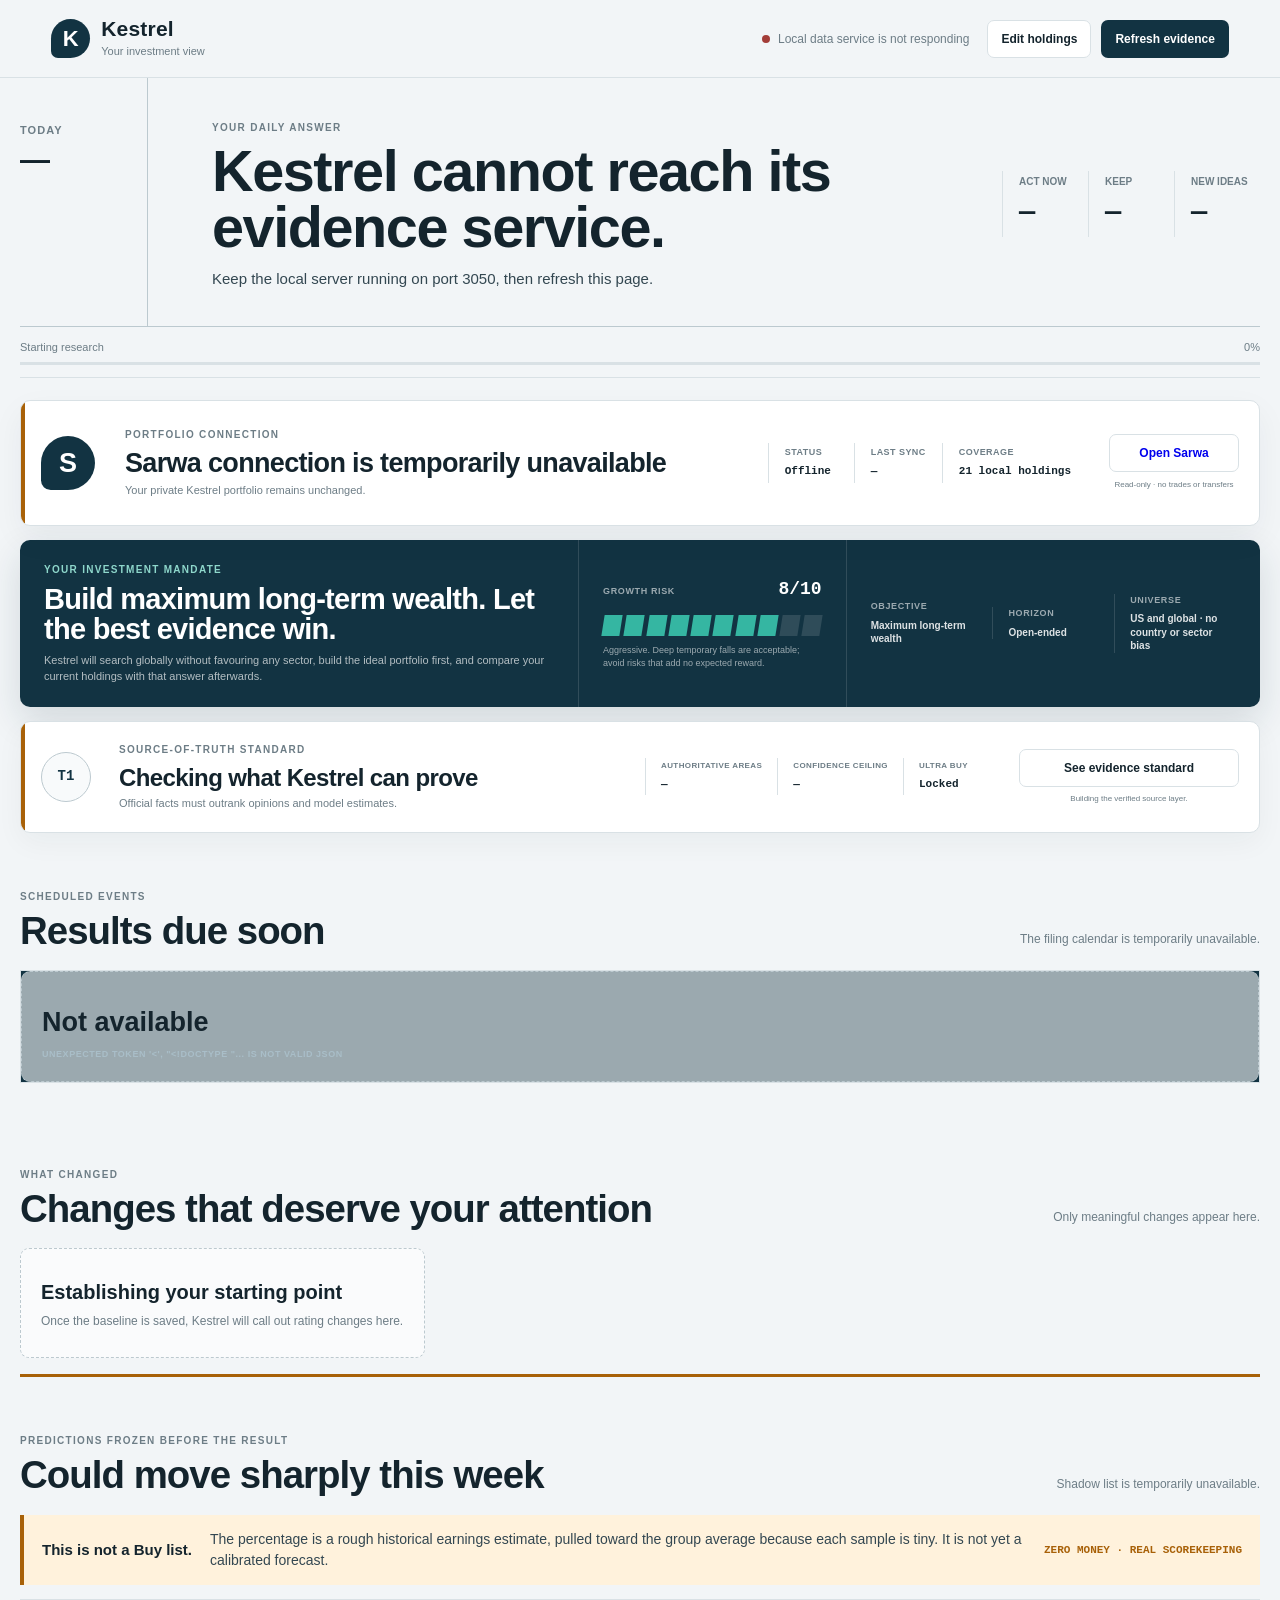
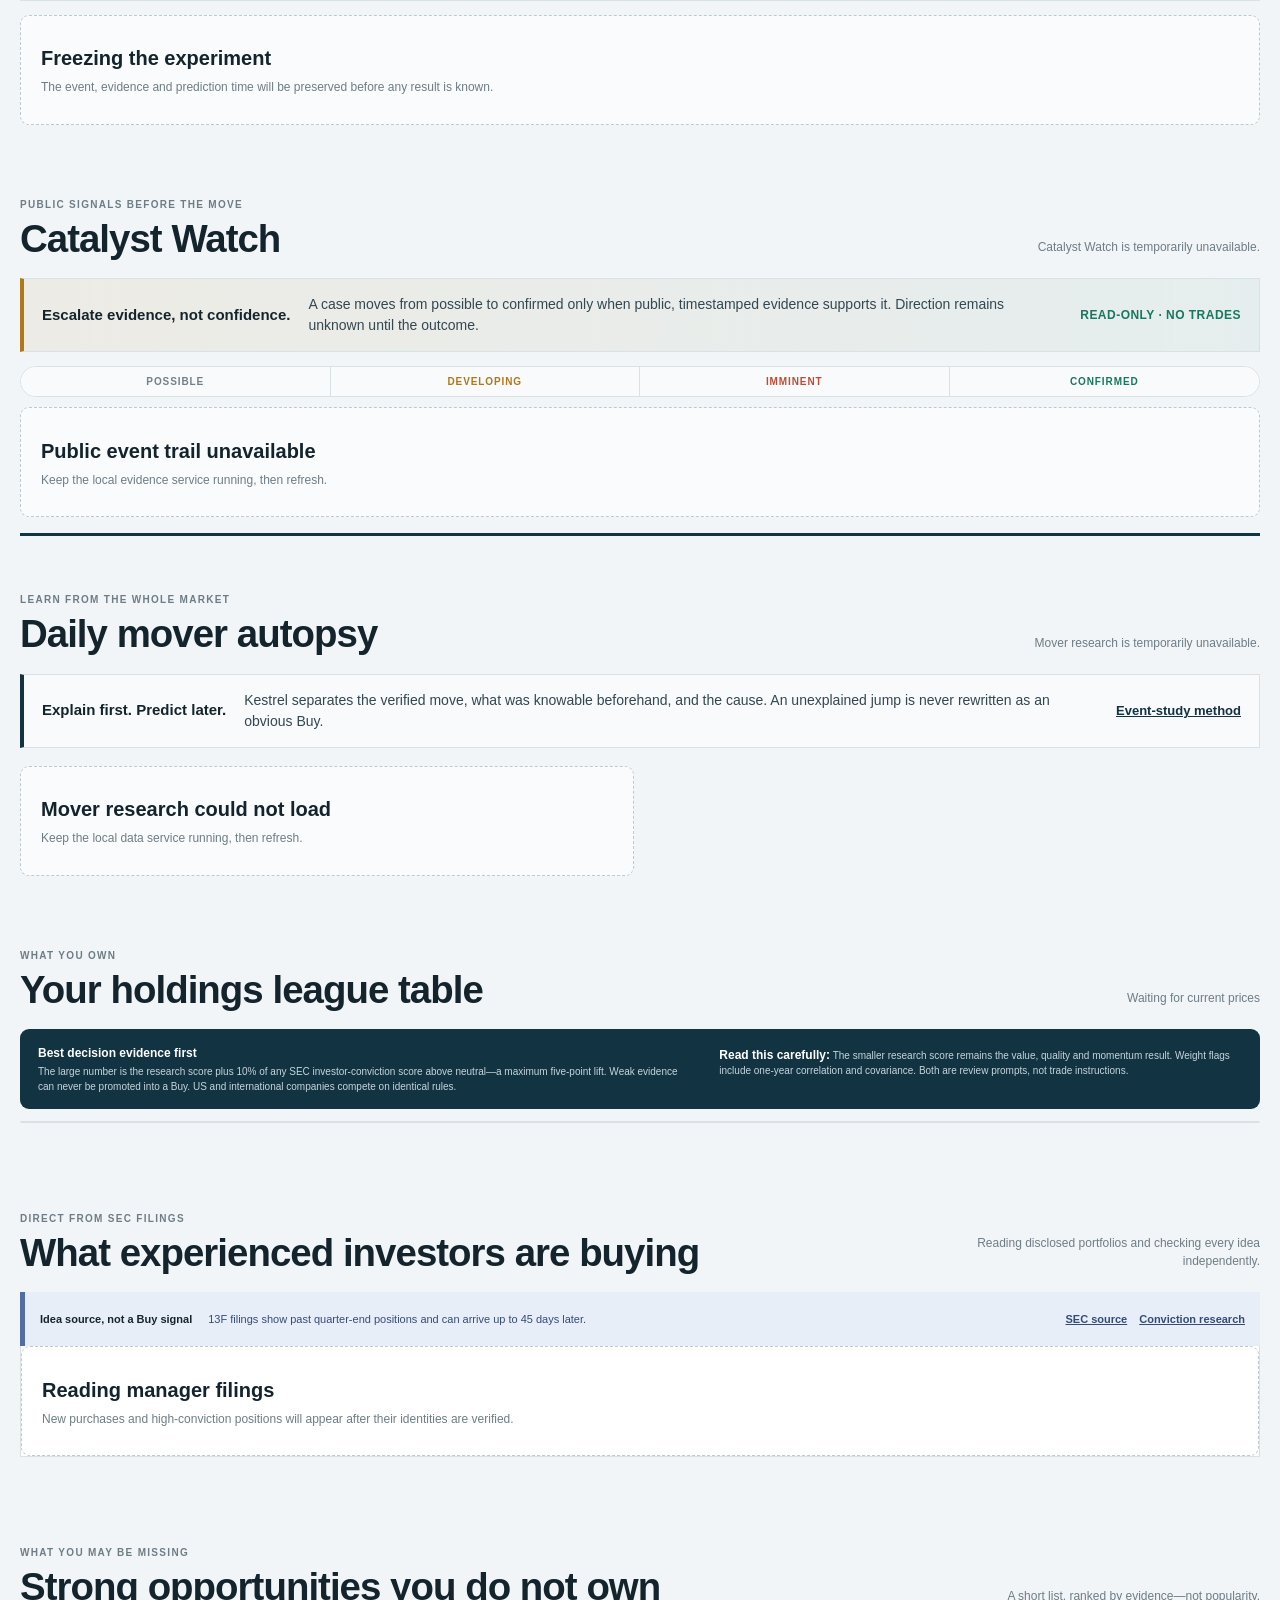
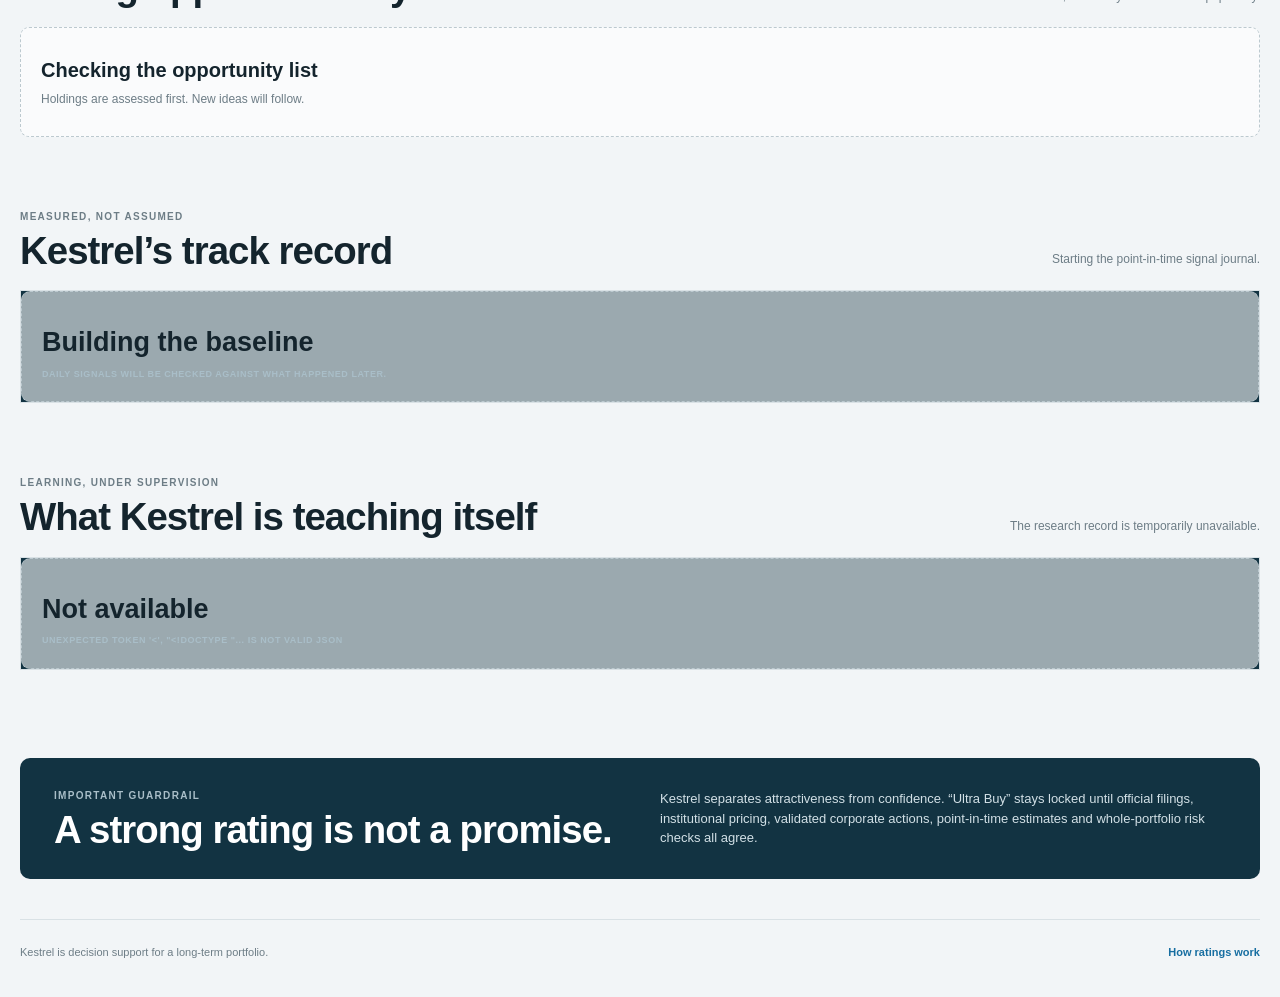
==== commit b83891fd: "Merge remote-tracking branch 'origin/main' into codex/catalyst-watch # Conflicts: #	server.py" ====
--- a/index.html
+++ b/index.html
@@ -109,6 +109,18 @@
       </div>
     </section>
 
+    <section class="section event-section" id="eventSection" aria-labelledby="eventTitle" hidden>
+      <div class="section-heading">
+        <div>
+          <p class="eyebrow">Scheduled events</p>
+          <h2 id="eventTitle">Results due soon</h2>
+        </div>
+        <p id="eventSummary">Checking the filing calendar.</p>
+      </div>
+      <div class="calibration-grid" id="eventGrid"></div>
+      <p class="event-note" id="eventNote"></p>
+    </section>
+
     <section class="section" aria-labelledby="changesTitle">
       <div class="section-heading">
         <div>
@@ -271,6 +283,19 @@
       </div>
       <div class="calibration-grid" id="calibrationGrid">
         <div class="empty-card wide"><strong>Building the baseline</strong><span>Daily signals will be checked against what happened later.</span></div>
+      </div>
+    </section>
+
+    <section class="section calibration-section" aria-labelledby="learningTitle">
+      <div class="section-heading">
+        <div>
+          <p class="eyebrow">Learning, under supervision</p>
+          <h2 id="learningTitle">What Kestrel is teaching itself</h2>
+        </div>
+        <p id="learningSummary">Checking the research record.</p>
+      </div>
+      <div class="calibration-grid" id="learningGrid">
+        <div class="empty-card wide"><strong>Reading the research record</strong><span>Models are tested on history before they may say anything.</span></div>
       </div>
     </section>
 
--- a/styles.css
+++ b/styles.css
@@ -4461,3 +4461,55 @@
     transition-duration: 0.01ms !important;
   }
 }
+
+.event-section .calibration-grid {
+  grid-template-columns: repeat(auto-fit, minmax(240px, 1fr));
+}
+
+.event-section .calibration-grid article.event-owned {
+  background: rgba(255, 255, 255, 0.06);
+}
+
+.event-section .calibration-grid article.event-owned span {
+  color: var(--amber, #f2b230);
+}
+
+.event-note {
+  margin-top: 12px;
+  color: var(--muted);
+  font-size: 12px;
+  line-height: 1.5;
+}
+
+.shadow-tiers {
+  display: grid;
+  grid-template-columns: repeat(4, 1fr);
+  gap: 6px;
+  margin: 12px 0;
+}
+
+.shadow-tiers div {
+  padding: 6px 4px;
+  border-top: 1px solid rgba(255, 255, 255, 0.18);
+  text-align: center;
+}
+
+.shadow-tiers dt {
+  font-size: 9px;
+  font-weight: 800;
+  letter-spacing: 0.04em;
+  opacity: 0.7;
+}
+
+.shadow-tiers dd {
+  margin: 2px 0 0;
+  font-family: var(--display);
+  font-size: 15px;
+}
+
+.shadow-timing {
+  margin: 8px 0 0;
+  color: var(--muted);
+  font-size: 13px;
+  line-height: 1.5;
+}
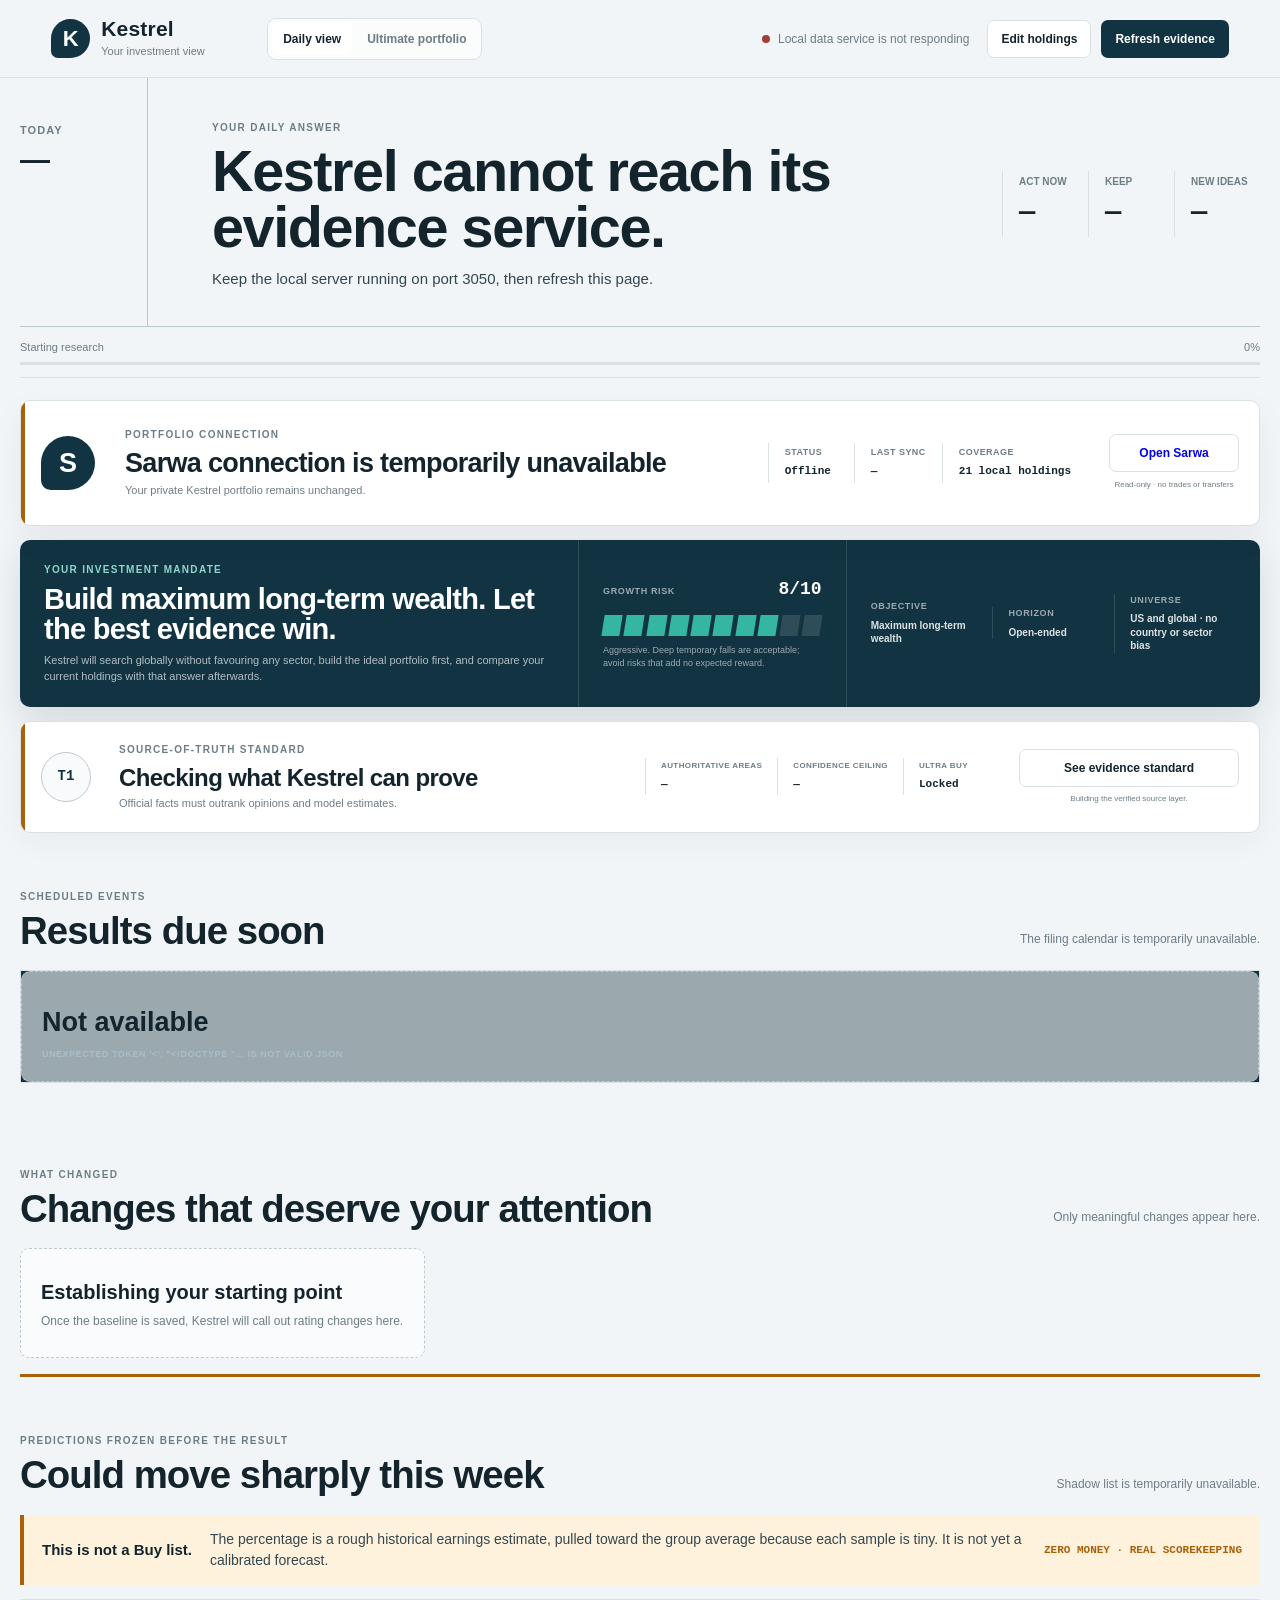
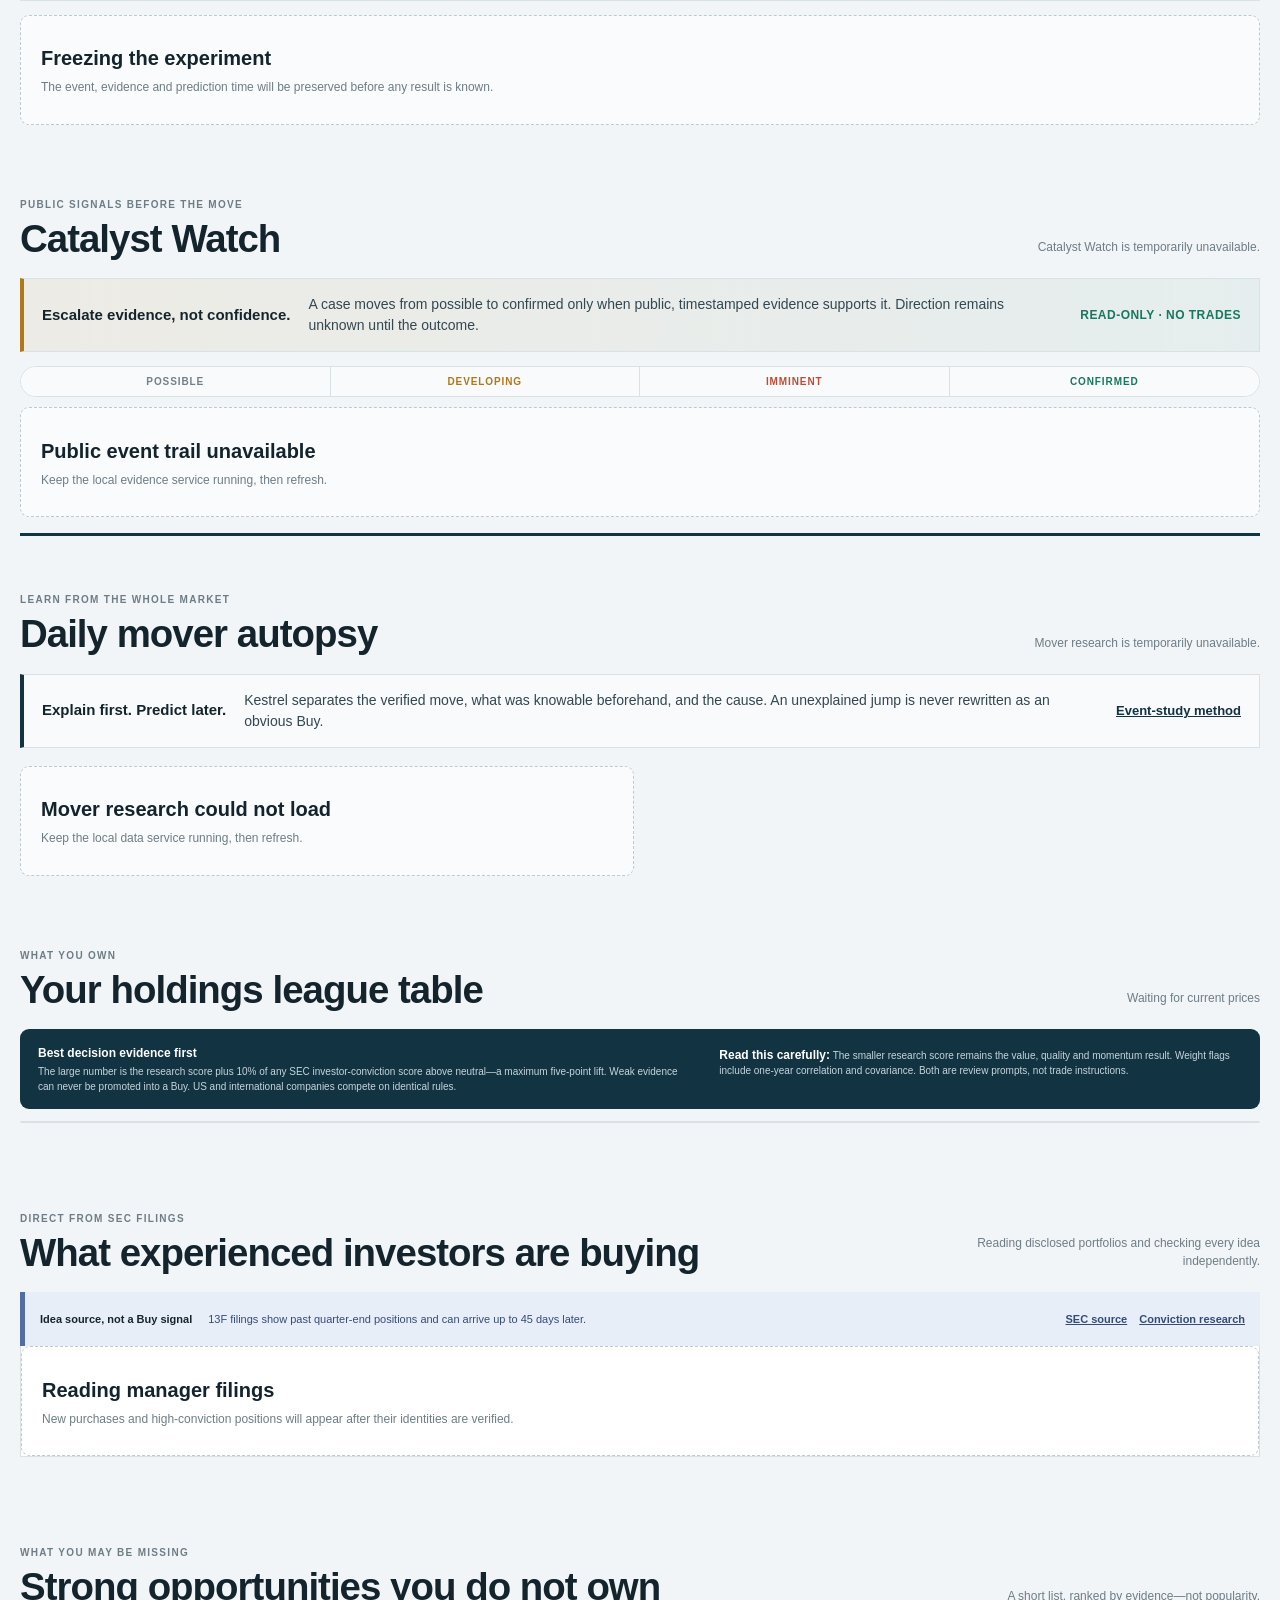
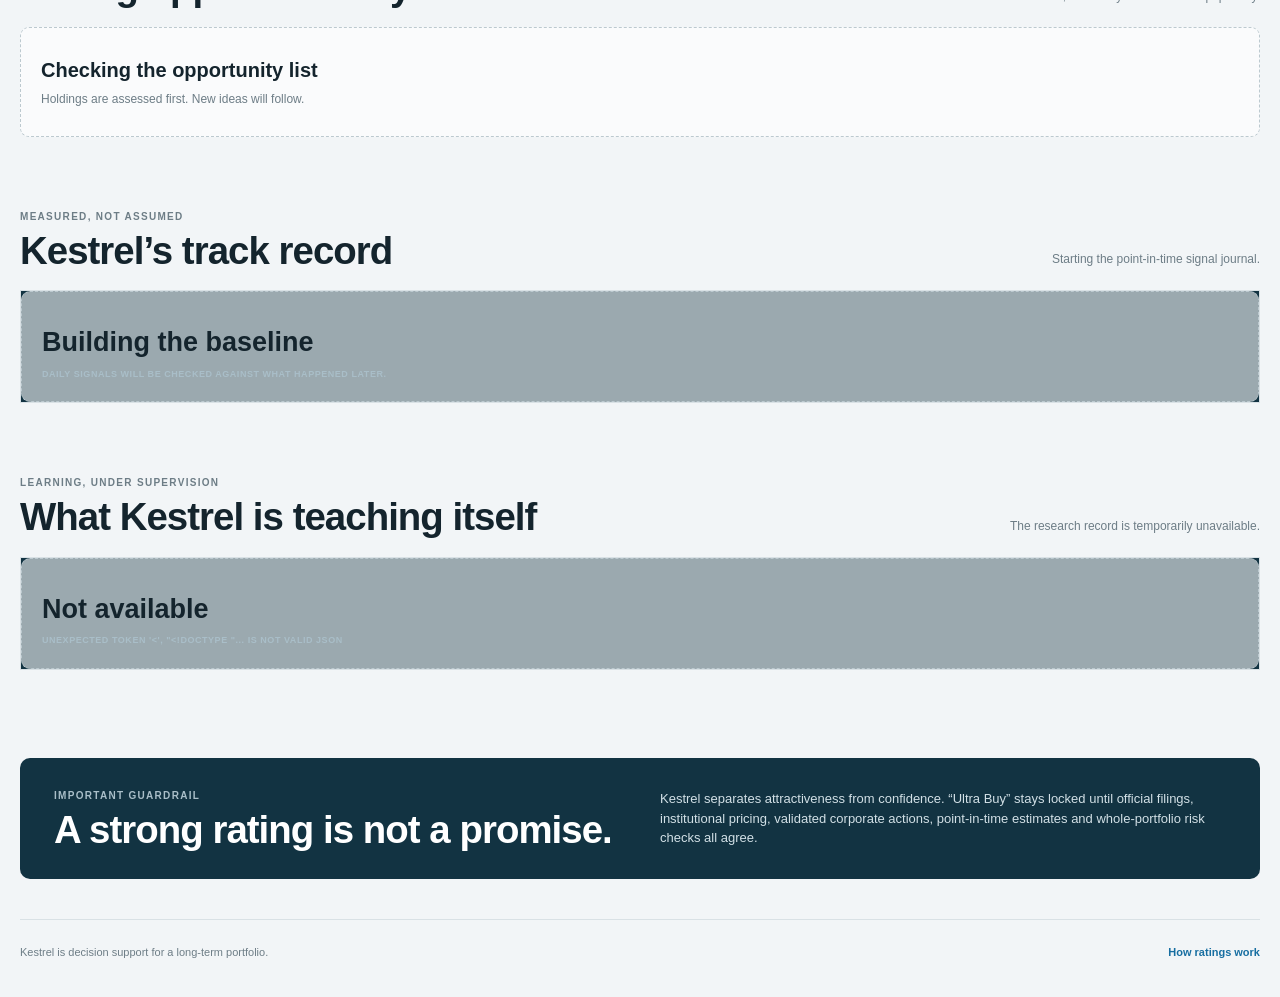
==== commit 18031d7b: "Build scientific ultimate portfolio" ====
--- a/index.html
+++ b/index.html
@@ -18,6 +18,11 @@
         <small>Your investment view</small>
       </span>
     </a>
+
+    <nav class="site-nav" aria-label="Primary navigation">
+      <a class="is-current" href="/" aria-current="page">Daily view</a>
+      <a href="/ultimate.html">Ultimate portfolio</a>
+    </nav>
 
     <div class="topbar-actions">
       <div class="data-state" id="dataState" role="status" aria-live="polite">
--- a/styles.css
+++ b/styles.css
@@ -133,6 +133,33 @@
   gap: 10px;
 }
 
+.site-nav {
+  display: flex;
+  align-items: center;
+  gap: 4px;
+  margin-right: auto;
+  margin-left: clamp(12px, 3vw, 44px);
+  padding: 4px;
+  background: rgba(255, 255, 255, 0.68);
+  border: 1px solid var(--line);
+  border-radius: 9px;
+}
+
+.site-nav a {
+  padding: 7px 11px;
+  color: var(--muted);
+  border-radius: 6px;
+  font-size: 12px;
+  font-weight: 750;
+  text-decoration: none;
+}
+
+.site-nav a:hover,
+.site-nav a.is-current {
+  color: var(--ink);
+  background: var(--surface);
+}
+
 .data-state {
   margin-right: 8px;
   display: flex;
@@ -4383,6 +4410,18 @@
 
   .topbar {
     padding: 12px;
+    flex-wrap: wrap;
+  }
+
+  .site-nav {
+    order: 3;
+    width: 100%;
+    margin: 0;
+  }
+
+  .site-nav a {
+    flex: 1;
+    text-align: center;
   }
 
   .assessment-row {
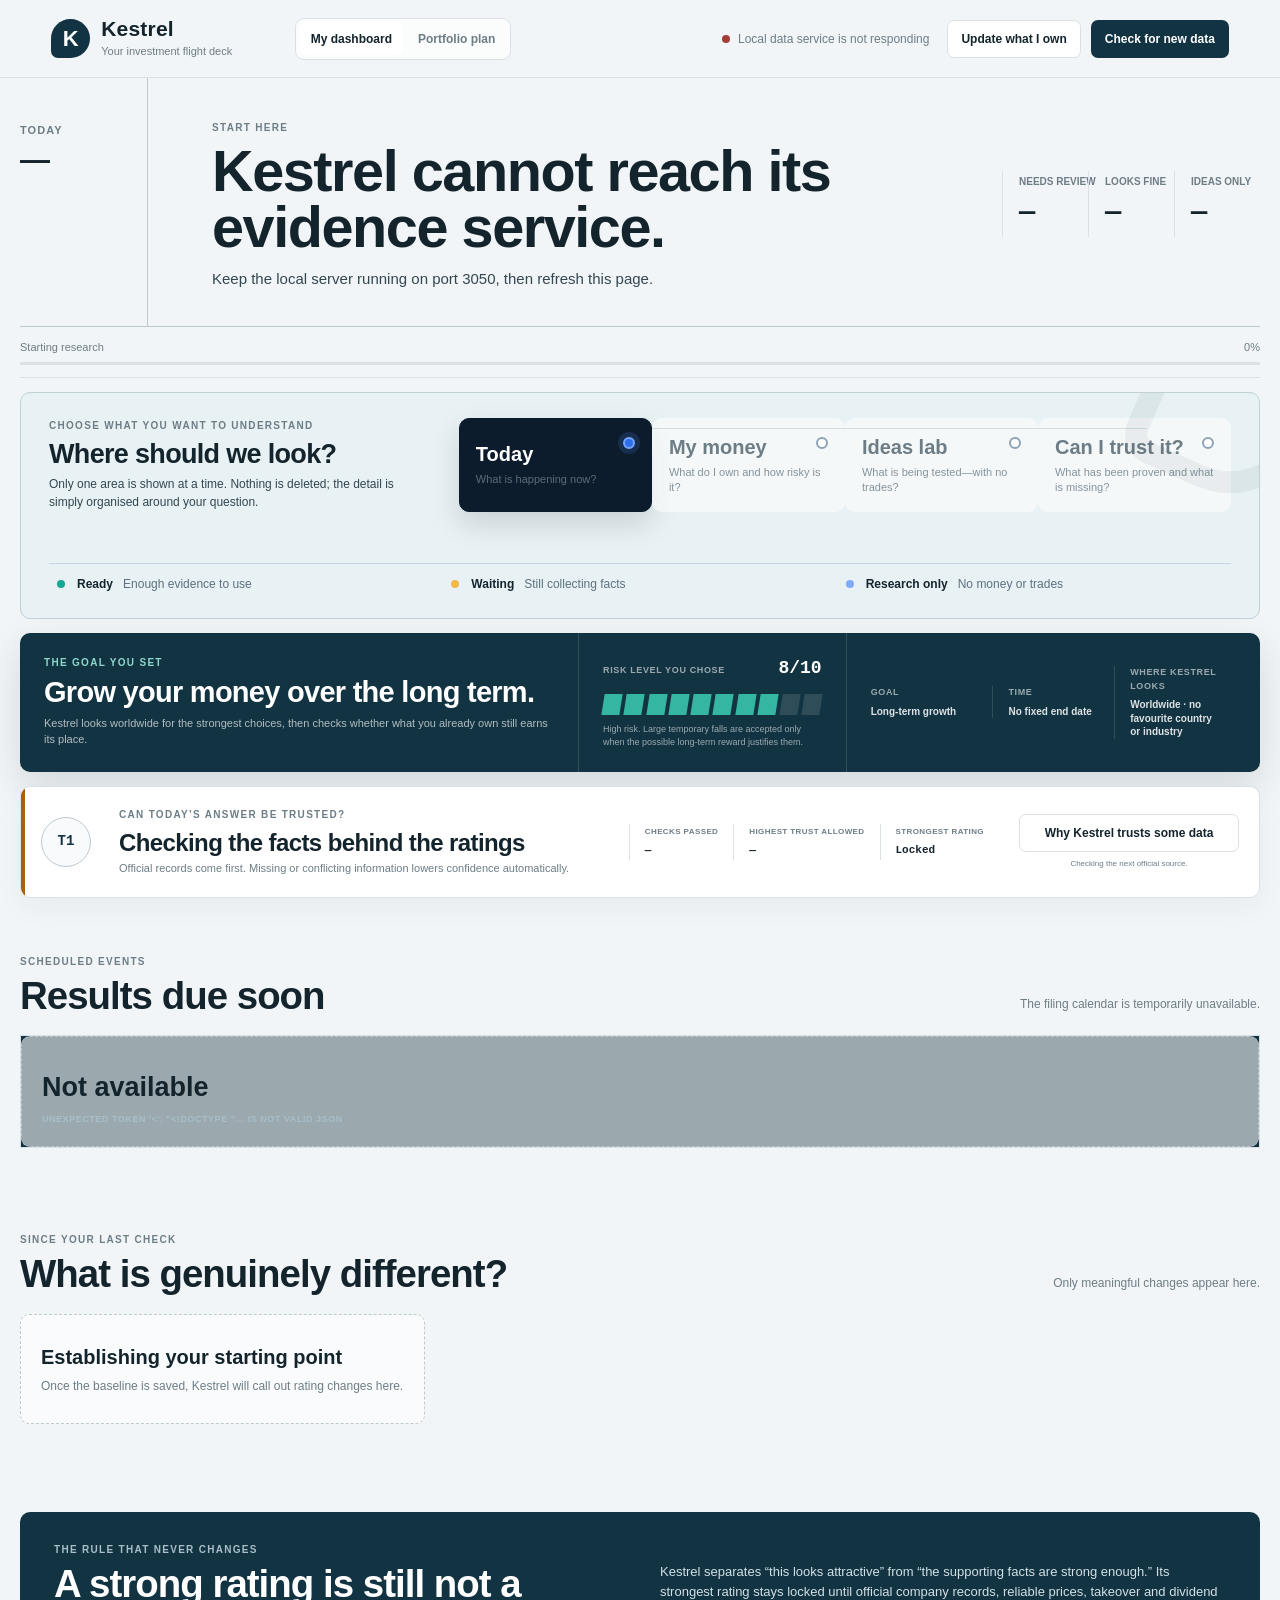
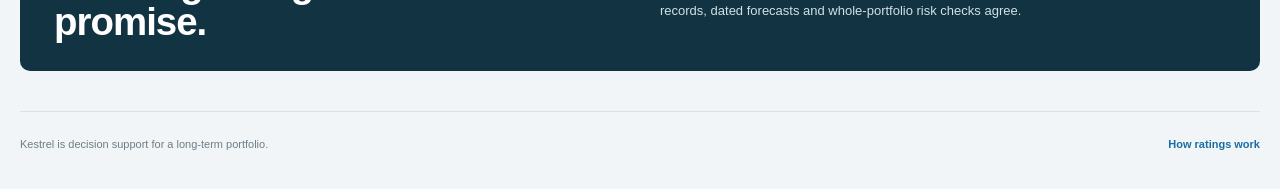
==== commit e607ba94: "Build Galactica dashboard and frozen portfolio selector" ====
--- a/index.html
+++ b/index.html
@@ -15,13 +15,13 @@
       <span class="brand-mark" aria-hidden="true">K</span>
       <span>
         <strong>Kestrel</strong>
-        <small>Your investment view</small>
+        <small>Your investment flight deck</small>
       </span>
     </a>
 
     <nav class="site-nav" aria-label="Primary navigation">
-      <a class="is-current" href="/" aria-current="page">Daily view</a>
-      <a href="/ultimate.html">Ultimate portfolio</a>
+      <a class="is-current" href="/" aria-current="page">My dashboard</a>
+      <a href="/ultimate.html">Portfolio plan</a>
     </nav>
 
     <div class="topbar-actions">
@@ -29,8 +29,8 @@
         <span class="state-dot is-loading" id="stateDot"></span>
         <span id="stateText">Preparing your assessment</span>
       </div>
-      <button class="button button-quiet" id="editHoldingsButton" type="button">Edit holdings</button>
-      <button class="button button-dark" id="refreshButton" type="button">Refresh evidence</button>
+      <button class="button button-quiet" id="editHoldingsButton" type="button">Update what I own</button>
+      <button class="button button-dark" id="refreshButton" type="button">Check for new data</button>
     </div>
   </header>
 
@@ -41,14 +41,14 @@
         <strong id="todayDate">—</strong>
       </div>
       <div class="brief-copy">
-        <p class="eyebrow">Your daily answer</p>
+        <p class="eyebrow">Start here</p>
         <h1 id="briefTitle">Building your first evidence baseline.</h1>
         <p id="briefDetail">Holdings appear as their price, company figures and analyst evidence arrive.</p>
       </div>
       <dl class="brief-counts" aria-label="Portfolio action counts">
-        <div><dt>Act now</dt><dd id="actNowCount">—</dd></div>
-        <div><dt>Keep</dt><dd id="holdCount">—</dd></div>
-        <div><dt>New ideas</dt><dd id="ideaCount">—</dd></div>
+        <div><dt>Needs review</dt><dd id="actNowCount">—</dd></div>
+        <div><dt>Looks fine</dt><dd id="holdCount">—</dd></div>
+        <div><dt>Ideas only</dt><dd id="ideaCount">—</dd></div>
       </dl>
     </section>
 
@@ -57,7 +57,26 @@
       <div class="progress-track" aria-hidden="true"><span id="progressBar"></span></div>
     </div>
 
-    <section class="sarwa-strip" id="sarwaSection" aria-labelledby="sarwaTitle">
+    <section class="reading-guide galactica-switchboard" aria-labelledby="readingGuideTitle">
+      <div class="reading-guide-intro">
+        <p class="eyebrow">Choose what you want to understand</p>
+        <h2 id="readingGuideTitle">Where should we look?</h2>
+        <p>Only one area is shown at a time. Nothing is deleted; the detail is simply organised around your question.</p>
+      </div>
+      <nav class="reading-path deck-tabs" aria-label="Dashboard areas">
+        <button type="button" data-deck-view="overview" aria-pressed="true"><b>Today</b><span>What is happening now?</span></button>
+        <button type="button" data-deck-view="money" aria-pressed="false"><b>My money</b><span>What do I own and how risky is it?</span></button>
+        <button type="button" data-deck-view="research" aria-pressed="false"><b>Ideas lab</b><span>What is being tested—with no trades?</span></button>
+        <button type="button" data-deck-view="proof" aria-pressed="false"><b>Can I trust it?</b><span>What has been proven and what is missing?</span></button>
+      </nav>
+      <div class="galactica-legend galactica-inline" aria-label="How to interpret dashboard labels">
+        <span><i class="signal-ready"></i><b>Ready</b> Enough evidence to use</span>
+        <span><i class="signal-waiting"></i><b>Waiting</b> Still collecting facts</span>
+        <span><i class="signal-research"></i><b>Research only</b> No money or trades</span>
+      </div>
+    </section>
+
+    <section class="sarwa-strip" id="sarwaSection" aria-labelledby="sarwaTitle" data-dashboard-view="money">
       <div class="sarwa-mark" aria-hidden="true">S</div>
       <div class="sarwa-copy">
         <p class="eyebrow">Portfolio connection</p>
@@ -76,45 +95,45 @@
       </div>
     </section>
 
-    <section class="mission-card" aria-labelledby="missionTitle">
+    <section class="mission-card" aria-labelledby="missionTitle" data-dashboard-view="overview">
       <div class="mission-copy">
-        <p class="eyebrow">Your investment mandate</p>
-        <h2 id="missionTitle">Build maximum long-term wealth. Let the best evidence win.</h2>
-        <p>Kestrel will search globally without favouring any sector, build the ideal portfolio first, and compare your current holdings with that answer afterwards.</p>
+        <p class="eyebrow">The goal you set</p>
+        <h2 id="missionTitle">Grow your money over the long term.</h2>
+        <p>Kestrel looks worldwide for the strongest choices, then checks whether what you already own still earns its place.</p>
       </div>
       <div class="mission-risk">
-        <div class="mission-risk-heading"><span>Growth risk</span><strong>8/10</strong></div>
+        <div class="mission-risk-heading"><span>Risk level you chose</span><strong>8/10</strong></div>
         <div class="risk-scale" role="img" aria-label="Target risk: 8 out of 10">
           <i></i><i></i><i></i><i></i><i></i><i></i><i></i><i></i><i class="is-off"></i><i class="is-off"></i>
         </div>
-        <small>Aggressive. Deep temporary falls are acceptable; avoid risks that add no expected reward.</small>
+        <small>High risk. Large temporary falls are accepted only when the possible long-term reward justifies them.</small>
       </div>
       <dl class="mission-rules" aria-label="Portfolio mission rules">
-        <div><dt>Objective</dt><dd>Maximum long-term wealth</dd></div>
-        <div><dt>Horizon</dt><dd>Open-ended</dd></div>
-        <div><dt>Universe</dt><dd>US and global · no country or sector bias</dd></div>
+        <div><dt>Goal</dt><dd>Long-term growth</dd></div>
+        <div><dt>Time</dt><dd>No fixed end date</dd></div>
+        <div><dt>Where Kestrel looks</dt><dd>Worldwide · no favourite country or industry</dd></div>
       </dl>
     </section>
 
-    <section class="evidence-strip" id="evidenceSection" aria-labelledby="evidenceTitle" data-status="guarded">
+    <section class="evidence-strip" id="evidenceSection" aria-labelledby="evidenceTitle" data-status="guarded" data-dashboard-view="overview proof">
       <div class="evidence-mark" aria-hidden="true">T1</div>
       <div class="evidence-copy">
-        <p class="eyebrow">Source-of-truth standard</p>
-        <h2 id="evidenceTitle">Checking what Kestrel can prove</h2>
-        <p id="evidenceSummary">Official facts must outrank opinions and model estimates.</p>
+        <p class="eyebrow">Can today’s answer be trusted?</p>
+        <h2 id="evidenceTitle">Checking the facts behind the ratings</h2>
+        <p id="evidenceSummary">Official records come first. Missing or conflicting information lowers confidence automatically.</p>
       </div>
       <dl class="evidence-facts" aria-label="Evidence readiness">
-        <div><dt>Authoritative areas</dt><dd id="evidenceAuthority">—</dd></div>
-        <div><dt>Confidence ceiling</dt><dd id="evidenceCap">—</dd></div>
-        <div><dt>Ultra Buy</dt><dd id="evidenceUltra">Locked</dd></div>
+        <div><dt>Checks passed</dt><dd id="evidenceAuthority">—</dd></div>
+        <div><dt>Highest trust allowed</dt><dd id="evidenceCap">—</dd></div>
+        <div><dt>Strongest rating</dt><dd id="evidenceUltra">Locked</dd></div>
       </dl>
       <div class="evidence-action">
-        <button class="button button-quiet" id="evidencePolicyButton" type="button">See evidence standard</button>
-        <small id="evidenceNext">Building the verified source layer.</small>
-      </div>
-    </section>
-
-    <section class="section event-section" id="eventSection" aria-labelledby="eventTitle" hidden>
+        <button class="button button-quiet" id="evidencePolicyButton" type="button">Why Kestrel trusts some data</button>
+        <small id="evidenceNext">Checking the next official source.</small>
+      </div>
+    </section>
+
+    <section class="section event-section" id="eventSection" aria-labelledby="eventTitle" data-dashboard-view="overview" hidden>
       <div class="section-heading">
         <div>
           <p class="eyebrow">Scheduled events</p>
@@ -126,11 +145,11 @@
       <p class="event-note" id="eventNote"></p>
     </section>
 
-    <section class="section" aria-labelledby="changesTitle">
-      <div class="section-heading">
-        <div>
-          <p class="eyebrow">What changed</p>
-          <h2 id="changesTitle">Changes that deserve your attention</h2>
+    <section class="section" aria-labelledby="changesTitle" data-dashboard-view="overview">
+      <div class="section-heading">
+        <div>
+          <p class="eyebrow">Since your last check</p>
+          <h2 id="changesTitle">What is genuinely different?</h2>
         </div>
         <p>Only meaningful changes appear here.</p>
       </div>
@@ -142,18 +161,43 @@
       </div>
     </section>
 
-    <section class="section shadow-watch-section" aria-labelledby="shadowWatchTitle">
-      <div class="section-heading">
-        <div>
-          <p class="eyebrow">Predictions frozen before the result</p>
-          <h2 id="shadowWatchTitle">Could move sharply this week</h2>
+    <section class="section holdings-section" aria-labelledby="holdingsTitle" data-dashboard-view="money">
+      <div class="section-heading">
+        <div>
+          <p class="eyebrow">Your money</p>
+          <h2 id="holdingsTitle">What you own, ranked and explained</h2>
+        </div>
+        <p id="portfolioValue">Waiting for current prices</p>
+      </div>
+
+      <div class="league-explainer">
+        <div><strong>The strongest evidence appears first</strong><span>The large number combines company strength, price, recent direction and a small boost when respected investors disclose meaningful buying to the SEC. Weak evidence can never be promoted into a Buy.</span></div>
+        <p><strong>Important:</strong> Rankings help you decide what to review. They are not trade instructions. Open any holding to see the full calculation and portfolio-risk checks.</p>
+      </div>
+
+      <div class="assessment-list" id="holdingsList" aria-live="polite"></div>
+    </section>
+
+    <div class="research-divider" role="note" data-dashboard-view="research">
+      <div>
+        <p class="eyebrow">Optional from here</p>
+        <h2>The research lab</h2>
+      </div>
+      <p>The sections below test ideas, study surprises and keep score. They do not change what you own or tell Kestrel to trade.</p>
+    </div>
+
+    <section class="section shadow-watch-section" aria-labelledby="shadowWatchTitle" data-dashboard-view="research">
+      <div class="section-heading">
+        <div>
+          <p class="eyebrow">Research experiment · no money involved</p>
+          <h2 id="shadowWatchTitle">Shares that may swing sharply this week</h2>
         </div>
         <p id="shadowWatchSummary">Loading the first five-name shadow test.</p>
       </div>
       <div class="shadow-watch-rule" role="note">
-        <strong>This is not a Buy list.</strong>
-        <span>The percentage is a rough historical earnings estimate, pulled toward the group average because each sample is tiny. It is not yet a calibrated forecast.</span>
-        <b>Zero money · real scorekeeping</b>
+        <strong>These are test predictions, not recommendations.</strong>
+        <span>The percentage is an early estimate based on similar past results. The sample is still too small to trust with money.</span>
+        <b>No money · results recorded honestly</b>
       </div>
       <div class="shadow-learnings" id="shadowLearnings" aria-label="What the two-year market study found"></div>
       <div class="shadow-watch-list" id="shadowWatchList" aria-live="polite">
@@ -161,18 +205,18 @@
       </div>
     </section>
 
-    <section class="section catalyst-watch-section" aria-labelledby="catalystWatchTitle">
-      <div class="section-heading">
-        <div>
-          <p class="eyebrow">Public signals before the move</p>
-          <h2 id="catalystWatchTitle">Catalyst Watch</h2>
+    <section class="section catalyst-watch-section" aria-labelledby="catalystWatchTitle" data-dashboard-view="research">
+      <div class="section-heading">
+        <div>
+          <p class="eyebrow">Research experiment · company events</p>
+          <h2 id="catalystWatchTitle">Company events worth watching</h2>
         </div>
         <p id="catalystWatchSummary">Checking tracked events and live SEC filings.</p>
       </div>
       <div class="catalyst-watch-rule" role="note">
-        <strong>Escalate evidence, not confidence.</strong>
-        <span>A case moves from possible to confirmed only when public, timestamped evidence supports it. Direction remains unknown until the outcome.</span>
-        <b>Read-only · no trades</b>
+        <strong>A rumour never becomes a fact by repetition.</strong>
+        <span>Kestrel only upgrades an event when dated public evidence supports it. Even a confirmed event does not reveal whether the share price will rise or fall.</span>
+        <b>Research only · no trades</b>
       </div>
       <div class="catalyst-stage-key" aria-label="Catalyst evidence stages">
         <span data-stage="possible">Possible</span>
@@ -185,17 +229,17 @@
       </div>
     </section>
 
-    <section class="section mover-section" aria-labelledby="moversTitle">
-      <div class="section-heading">
-        <div>
-          <p class="eyebrow">Learn from the whole market</p>
-          <h2 id="moversTitle">Daily mover autopsy</h2>
+    <section class="section mover-section" aria-labelledby="moversTitle" data-dashboard-view="research">
+      <div class="section-heading">
+        <div>
+          <p class="eyebrow">Research experiment · learn from surprises</p>
+          <h2 id="moversTitle">Why did some shares move so much?</h2>
         </div>
         <p id="moversSummary">Reading the latest completed US session.</p>
       </div>
       <div class="mover-rule" role="note">
-        <strong>Explain first. Predict later.</strong>
-        <span>Kestrel separates the verified move, what was knowable beforehand, and the cause. An unexplained jump is never rewritten as an obvious Buy.</span>
+        <strong>Explain what happened without pretending it was obvious.</strong>
+        <span>Kestrel records the move, what could truly have been known beforehand, and the likely cause. It does not rewrite history after seeing the result.</span>
         <a href="https://econpapers.repec.org/article/aeajeclit/v_3a35_3ay_3a1997_3ai_3a1_3ap_3a13-39.htm" target="_blank" rel="noopener noreferrer">Event-study method</a>
       </div>
       <div class="mover-grid" id="moversList" aria-live="polite">
@@ -203,24 +247,7 @@
       </div>
     </section>
 
-    <section class="section" aria-labelledby="holdingsTitle">
-      <div class="section-heading">
-        <div>
-          <p class="eyebrow">What you own</p>
-          <h2 id="holdingsTitle">Your holdings league table</h2>
-        </div>
-        <p id="portfolioValue">Waiting for current prices</p>
-      </div>
-
-      <div class="league-explainer">
-        <div><strong>Best decision evidence first</strong><span>The large number is the research score plus 10% of any SEC investor-conviction score above neutral—a maximum five-point lift. Weak evidence can never be promoted into a Buy. US and international companies compete on identical rules.</span></div>
-        <p><strong>Read this carefully:</strong> The smaller research score remains the value, quality and momentum result. Weight flags include one-year correlation and covariance. Both are review prompts, not trade instructions.</p>
-      </div>
-
-      <div class="assessment-list" id="holdingsList" aria-live="polite"></div>
-    </section>
-
-    <section class="section benchmark-section" id="benchmarkSection" aria-labelledby="benchmarkTitle" hidden>
+    <section class="section benchmark-section" id="benchmarkSection" aria-labelledby="benchmarkTitle" data-dashboard-view="money" hidden>
       <div class="section-heading">
         <div>
           <p class="eyebrow">Against the market</p>
@@ -232,7 +259,7 @@
       <p class="benchmark-note" id="benchmarkNote">A like-for-like view of today’s holdings—not your personal account return.</p>
     </section>
 
-    <section class="section portfolio-shape" id="portfolioRiskSection" aria-labelledby="portfolioRiskTitle" hidden>
+    <section class="section portfolio-shape" id="portfolioRiskSection" aria-labelledby="portfolioRiskTitle" data-dashboard-view="money" hidden>
       <div class="section-heading">
         <div>
           <p class="eyebrow">Risk before return</p>
@@ -243,17 +270,17 @@
       <div class="portfolio-risk-grid" id="portfolioRiskGrid"></div>
     </section>
 
-    <section class="section filing-section" id="superinvestorSection" aria-labelledby="superinvestorTitle">
-      <div class="section-heading">
-        <div>
-          <p class="eyebrow">Direct from SEC filings</p>
-          <h2 id="superinvestorTitle">What experienced investors are buying</h2>
+    <section class="section filing-section" id="superinvestorSection" aria-labelledby="superinvestorTitle" data-dashboard-view="research">
+      <div class="section-heading">
+        <div>
+          <p class="eyebrow">Research ideas from official US filings</p>
+          <h2 id="superinvestorTitle">What experienced investors recently disclosed</h2>
         </div>
         <p id="superinvestorSummary">Reading disclosed portfolios and checking every idea independently.</p>
       </div>
       <div class="filing-rule" role="note">
-        <strong>Idea source, not a Buy signal</strong>
-        <span id="superinvestorPeriod">13F filings show past quarter-end positions and can arrive up to 45 days later.</span>
+        <strong>A place to find ideas—not a reason to copy a trade</strong>
+        <span id="superinvestorPeriod">These filings show older positions and may arrive up to 45 days after the date they describe.</span>
         <span class="filing-rule-links"><a href="https://www.sec.gov/data-research/sec-markets-data/form-13f-data-sets" target="_blank" rel="noopener noreferrer">SEC source</a><a href="https://papers.ssrn.com/sol3/papers.cfm?abstract_id=1364827" target="_blank" rel="noopener noreferrer">Conviction research</a></span>
       </div>
       <div class="filing-grid" id="superinvestorList" aria-live="polite">
@@ -261,7 +288,7 @@
       </div>
     </section>
 
-    <section class="section opportunity-section" aria-labelledby="opportunitiesTitle">
+    <section class="section opportunity-section" aria-labelledby="opportunitiesTitle" data-dashboard-view="research">
       <div class="section-heading">
         <div>
           <p class="eyebrow">What you may be missing</p>
@@ -278,11 +305,11 @@
       </div>
     </section>
 
-    <section class="section calibration-section" aria-labelledby="calibrationTitle">
-      <div class="section-heading">
-        <div>
-          <p class="eyebrow">Measured, not assumed</p>
-          <h2 id="calibrationTitle">Kestrel’s track record</h2>
+    <section class="section calibration-section" aria-labelledby="calibrationTitle" data-dashboard-view="proof">
+      <div class="section-heading">
+        <div>
+          <p class="eyebrow">Proof over time</p>
+          <h2 id="calibrationTitle">Were Kestrel’s earlier views useful?</h2>
         </div>
         <p id="calibrationSummary">Starting the point-in-time signal journal.</p>
       </div>
@@ -291,11 +318,11 @@
       </div>
     </section>
 
-    <section class="section calibration-section" aria-labelledby="learningTitle">
-      <div class="section-heading">
-        <div>
-          <p class="eyebrow">Learning, under supervision</p>
-          <h2 id="learningTitle">What Kestrel is teaching itself</h2>
+    <section class="section calibration-section" aria-labelledby="learningTitle" data-dashboard-view="proof">
+      <div class="section-heading">
+        <div>
+          <p class="eyebrow">Experimental models · kept separate</p>
+          <h2 id="learningTitle">What Kestrel is testing before it can be trusted</h2>
         </div>
         <p id="learningSummary">Checking the research record.</p>
       </div>
@@ -304,12 +331,12 @@
       </div>
     </section>
 
-    <section class="guardrail" aria-labelledby="guardrailTitle">
+    <section class="guardrail" aria-labelledby="guardrailTitle" data-dashboard-view="overview proof">
       <div>
-        <p class="eyebrow">Important guardrail</p>
-        <h2 id="guardrailTitle">A strong rating is not a promise.</h2>
-      </div>
-      <p>Kestrel separates attractiveness from confidence. “Ultra Buy” stays locked until official filings, institutional pricing, validated corporate actions, point-in-time estimates and whole-portfolio risk checks all agree.</p>
+        <p class="eyebrow">The rule that never changes</p>
+        <h2 id="guardrailTitle">A strong rating is still not a promise.</h2>
+      </div>
+      <p>Kestrel separates “this looks attractive” from “the supporting facts are strong enough.” Its strongest rating stays locked until official company records, reliable prices, takeover and dividend records, dated forecasts and whole-portfolio risk checks agree.</p>
     </section>
   </main>
 
@@ -344,18 +371,16 @@
     <div class="dialog-shell method-copy">
       <button class="dialog-close" type="button" data-close-dialog aria-label="Close methodology">×</button>
       <p class="eyebrow">Plain-English method</p>
-      <h2>How Kestrel reaches a view</h2>
+      <h2>How Kestrel reaches a view—in normal language</h2>
       <div class="method-grid">
-        <div><strong>Research score</strong><span>A relative rank built from equal parts value, quality and momentum, following MSCI’s published Core Multiple-Factor structure.</span></div>
-        <div><strong>Decision score</strong><span>The research score plus a capped zero-to-five point SEC filing adjustment based on fresh buying, independent manager agreement and disclosed portfolio concentration. It never changes the Buy confidence gate.</span></div>
-        <div><strong>Business health</strong><span>Are sales, profits and returns healthy?</span></div>
-        <div><strong>Price</strong><span>Does today’s price look sensible against earnings and growth?</span></div>
-        <div><strong>Direction</strong><span>Is the company improving or weakening?</span></div>
-        <div><strong>Analysts</strong><span>Are credible analysts broadly positive, and is their view changing?</span></div>
-        <div><strong>Risk</strong><span>Could debt, volatility or concentration make this unsafe for your portfolio?</span></div>
-        <div><strong>Confidence</strong><span>Is the evidence complete, current and independently checked?</span></div>
-      </div>
-      <p class="method-note">The league score ranks research evidence; it does not predict the chance of profit. Analyst agreement is shown, while revisions and earnings surprises drive the sentiment factor. Hold is the normal answer. Missing evidence never counts as positive evidence.</p>
+        <div><strong>1. Is it a good business?</strong><span>Kestrel checks sales, profits, debt and the return the company earns on its money.</span></div>
+        <div><strong>2. Is the share too expensive?</strong><span>A brilliant company can still be a poor investment if its price already assumes perfection.</span></div>
+        <div><strong>3. Is it improving?</strong><span>Recent business results, forecasts and share-price direction show whether the story is strengthening or weakening.</span></div>
+        <div><strong>4. What could hurt you?</strong><span>Debt, sharp price swings and owning too much of one thing can turn a good idea into a bad portfolio decision.</span></div>
+        <div><strong>5. Can the facts be trusted?</strong><span>Official, current and independently checked evidence earns more confidence. Gaps and conflicts reduce it.</span></div>
+        <div><strong>6. What does the rating mean?</strong><span>Buy means “worth considering with the evidence available.” Hold is the normal answer. Nothing here is a promise or an automatic trade.</span></div>
+      </div>
+      <p class="method-note">The score ranks one company against another; it is not the chance of making a profit. Missing information never earns points. Hold is deliberately the normal answer.</p>
     </div>
   </dialog>
 
@@ -363,13 +388,13 @@
     <div class="dialog-shell method-copy evidence-method">
       <button class="dialog-close" type="button" data-close-dialog aria-label="Close evidence standard">×</button>
       <p class="eyebrow">Evidence before confidence</p>
-      <h2>Kestrel’s source hierarchy</h2>
-      <p class="dialog-intro">Every important number must keep its source, period, unit, currency and retrieval time. A model can transform evidence, but it cannot promote its own answer into a fact.</p>
+      <h2>Which information Kestrel trusts most</h2>
+      <p class="dialog-intro">Every important number keeps a receipt: where it came from, what date it describes, when Kestrel received it, its unit and its currency. Calculations can interpret facts; they cannot invent them.</p>
       <div class="truth-tier-list">
-        <div><strong>Tier 1 · Authoritative</strong><span>Sarwa records, regulator filings, exchanges, issuers, central banks and government agencies establish facts.</span></div>
-        <div><strong>Tier 2 · Institutional</strong><span>Licensed pricing, corporate actions, estimates and risk data validate and standardise those facts.</span></div>
-        <div><strong>Tier 3 · Provisional</strong><span>Finnhub, FMP and Yahoo help with an early view, but cannot support the highest confidence by themselves.</span></div>
-        <div><strong>Tier 4 · Experimental</strong><span>Alternative data and model outputs can support research but never establish a fact alone.</span></div>
+        <div><strong>1 · Official records</strong><span>Your broker, regulators, stock exchanges, companies and government bodies establish the strongest facts.</span></div>
+        <div><strong>2 · Professional market data</strong><span>Specialist price, dividend, takeover, forecast and risk records help verify and standardise those facts.</span></div>
+        <div><strong>3 · Free market feeds</strong><span>Finnhub, FMP and Yahoo can provide an early view, but cannot support the strongest confidence alone.</span></div>
+        <div><strong>4 · Experiments</strong><span>Models and unusual data can suggest what to research. They can never establish a fact by themselves.</span></div>
       </div>
       <p class="method-note">Missing evidence never counts as positive evidence. Conflicts lower confidence automatically.</p>
       <a class="button button-dark evidence-policy-link" href="/SOURCE_POLICY.md" target="_blank" rel="noopener">Open the full source policy</a>
--- a/styles.css
+++ b/styles.css
@@ -21,6 +21,194 @@
   --display: "Avenir Next Condensed", "Arial Narrow", "Helvetica Neue", sans-serif;
   --body: "Avenir Next", "Segoe UI", Helvetica, Arial, sans-serif;
   --data: "SFMono-Regular", Consolas, "Liberation Mono", monospace;
+  --orbit: #2f6fed;
+  --orbit-soft: #eaf0ff;
+  --signal: #13a894;
+  --signal-soft: #e4f7f3;
+  --cosmos: #0d1c2c;
+}
+
+/* Galactica keeps the decision visible and puts the machinery behind clear doors. */
+.galactica-intro {
+  position: relative;
+  overflow: hidden;
+  margin-top: 24px;
+  padding: clamp(28px, 4vw, 52px);
+  display: grid;
+  grid-template-columns: minmax(0, 1.4fr) minmax(260px, 0.7fr);
+  gap: clamp(28px, 6vw, 80px);
+  align-items: end;
+  color: #f7fbff;
+  background: var(--cosmos);
+  border-radius: 18px;
+  box-shadow: 0 24px 60px rgba(13, 28, 44, 0.18);
+}
+
+.galactica-intro::before,
+.galactica-intro::after {
+  content: "";
+  position: absolute;
+  border: 1px solid rgba(112, 164, 255, 0.28);
+  border-radius: 50%;
+  pointer-events: none;
+}
+
+.galactica-intro::before {
+  width: 360px;
+  height: 360px;
+  right: -150px;
+  top: -245px;
+  box-shadow: 0 0 0 54px rgba(47, 111, 237, 0.045), 0 0 0 108px rgba(47, 111, 237, 0.025);
+}
+
+.galactica-intro::after {
+  width: 7px;
+  height: 7px;
+  right: 18%;
+  top: 28%;
+  background: #73a6ff;
+  box-shadow: -140px 70px 0 -2px #13a894, 96px 92px 0 -2px #f5b84b;
+}
+
+.galactica-intro > * {
+  position: relative;
+  z-index: 1;
+}
+
+.galactica-intro .eyebrow {
+  color: #7eaaff;
+}
+
+.galactica-intro h1 {
+  max-width: 760px;
+  margin: 8px 0 12px;
+  font-family: var(--display);
+  font-size: clamp(36px, 5vw, 68px);
+  line-height: 0.96;
+  letter-spacing: -0.025em;
+}
+
+.galactica-intro p:last-child {
+  max-width: 720px;
+  margin: 0;
+  color: #b9c8d7;
+  font-size: 16px;
+}
+
+.galactica-legend {
+  display: grid;
+  gap: 1px;
+  background: rgba(255, 255, 255, 0.12);
+  border: 1px solid rgba(255, 255, 255, 0.12);
+  border-radius: 11px;
+  overflow: hidden;
+}
+
+.galactica-legend span {
+  display: grid;
+  grid-template-columns: 10px auto 1fr;
+  gap: 10px;
+  align-items: center;
+  padding: 12px 14px;
+  color: #aebfce;
+  background: rgba(8, 19, 31, 0.82);
+  font-size: 12px;
+}
+
+.galactica-legend b { color: white; }
+.galactica-legend i { width: 8px; height: 8px; border-radius: 50%; }
+.signal-ready { background: var(--signal); }
+.signal-waiting { background: #f5b84b; }
+.signal-research { background: #7eaaff; }
+
+.galactica-legend.galactica-inline {
+  grid-column: 1 / -1;
+  grid-template-columns: repeat(3, minmax(0, 1fr));
+  background: transparent;
+  border: 0;
+  border-top: 1px solid #c7d4e2;
+  border-radius: 0;
+}
+
+.galactica-legend.galactica-inline span {
+  color: #5d7082;
+  background: transparent;
+  padding: 11px 8px 0;
+}
+
+.galactica-legend.galactica-inline b { color: var(--ink); }
+
+.galactica-switchboard {
+  align-items: stretch;
+  background: #eaf0f7;
+  border-color: #cad6e4;
+}
+
+.deck-tabs {
+  align-items: stretch;
+}
+
+.reading-path.deck-tabs button {
+  position: relative;
+  min-width: 0;
+  padding: 18px 16px 16px;
+  text-align: left;
+  color: var(--muted);
+  background: rgba(255,255,255,0.56);
+  border: 1px solid transparent;
+  border-radius: 10px;
+  cursor: pointer;
+}
+
+.reading-path.deck-tabs button::before {
+  content: "";
+  position: absolute;
+  width: 8px;
+  height: 8px;
+  top: 18px;
+  right: 16px;
+  border: 2px solid #8fa3b7;
+  border-radius: 50%;
+  background: white;
+}
+
+.reading-path.deck-tabs button:hover {
+  border-color: #b7c7da;
+  color: var(--ink);
+}
+
+.reading-path.deck-tabs button[aria-pressed="true"] {
+  color: white;
+  background: var(--cosmos);
+  border-color: var(--cosmos);
+  box-shadow: 0 12px 28px rgba(13, 28, 44, 0.14);
+}
+
+.reading-path.deck-tabs button[aria-pressed="true"]::before {
+  border-color: #75a5ff;
+  background: var(--orbit);
+  box-shadow: 0 0 0 5px rgba(75, 128, 236, 0.18);
+}
+
+.reading-path.deck-tabs b,
+.reading-path.deck-tabs span { display: block; }
+.reading-path.deck-tabs b { padding-right: 20px; font-family: var(--display); font-size: 20px; line-height: 1; }
+.reading-path.deck-tabs span { margin-top: 8px; font-size: 11px; line-height: 1.35; opacity: 0.82; }
+
+.is-deck-hidden {
+  display: none !important;
+}
+
+@media (max-width: 900px) {
+  .galactica-intro { grid-template-columns: 1fr; }
+  .reading-path.deck-tabs { grid-template-columns: repeat(2, minmax(0, 1fr)); }
+}
+
+@media (max-width: 600px) {
+  .galactica-intro { margin-top: 12px; padding: 28px 22px; border-radius: 12px; }
+  .galactica-intro h1 { font-size: 39px; }
+  .reading-path.deck-tabs { grid-template-columns: 1fr; }
+  .galactica-legend.galactica-inline { grid-template-columns: 1fr; }
 }
 
 * {
@@ -336,6 +524,106 @@
   display: none;
 }
 
+.reading-guide {
+  margin-top: 14px;
+  display: grid;
+  grid-template-columns: minmax(270px, 0.72fr) minmax(620px, 1.55fr);
+  gap: clamp(24px, 4vw, 58px);
+  align-items: center;
+  padding: 25px 28px;
+  overflow: hidden;
+  position: relative;
+  background: #e8f1f3;
+  border: 1px solid #bfd1d7;
+  border-radius: 10px;
+}
+
+.reading-guide::after {
+  content: "";
+  width: 130px;
+  height: 130px;
+  position: absolute;
+  right: -58px;
+  top: -74px;
+  border: 22px solid rgba(18, 51, 66, 0.06);
+  border-radius: 50% 50% 50% 18%;
+  transform: rotate(24deg);
+  pointer-events: none;
+}
+
+.reading-guide-intro h2,
+.research-divider h2 {
+  margin: 0 0 7px;
+  font-size: 27px;
+  line-height: 1;
+}
+
+.reading-guide-intro > p:last-child {
+  max-width: 450px;
+  margin: 0;
+  color: var(--ink-soft);
+  font-size: 12px;
+}
+
+.reading-path {
+  display: grid;
+  grid-template-columns: repeat(4, minmax(0, 1fr));
+  position: relative;
+}
+
+.reading-path::before {
+  content: "";
+  height: 1px;
+  position: absolute;
+  left: 11%;
+  right: 11%;
+  top: 10px;
+  background: #9ab5be;
+}
+
+.reading-path a {
+  min-width: 0;
+  padding: 27px 12px 4px;
+  position: relative;
+  color: var(--ink);
+  text-decoration: none;
+}
+
+.reading-path a::before {
+  content: "";
+  width: 9px;
+  height: 9px;
+  position: absolute;
+  left: 12px;
+  top: 6px;
+  background: var(--surface);
+  border: 3px solid var(--navy);
+  border-radius: 50%;
+  box-shadow: 0 0 0 4px #e8f1f3;
+}
+
+.reading-path a:hover b,
+.reading-path a:focus-visible b {
+  color: var(--focus);
+}
+
+.reading-path b,
+.reading-path span {
+  display: block;
+}
+
+.reading-path b {
+  font-family: var(--display);
+  font-size: 17px;
+}
+
+.reading-path span {
+  margin-top: 3px;
+  color: var(--muted);
+  font-size: 9px;
+  line-height: 1.35;
+}
+
 .progress-copy {
   margin-bottom: 6px;
   display: flex;
@@ -793,6 +1081,37 @@
 
 .section {
   padding: 56px 0 16px;
+}
+
+.holdings-section {
+  scroll-margin-top: 92px;
+}
+
+.research-divider {
+  margin: 58px 0 0;
+  padding: 24px 28px;
+  display: grid;
+  grid-template-columns: minmax(220px, 0.65fr) minmax(320px, 1fr);
+  align-items: center;
+  gap: 40px;
+  color: white;
+  background: var(--navy);
+  border-radius: 10px;
+}
+
+.research-divider .eyebrow {
+  color: #8ed7cb;
+}
+
+.research-divider h2 {
+  margin-bottom: 0;
+}
+
+.research-divider > p {
+  max-width: 660px;
+  margin: 0;
+  color: rgba(255, 255, 255, 0.72);
+  font-size: 12px;
 }
 
 .section-heading {
@@ -3009,6 +3328,10 @@
 }
 
 @media (max-width: 1050px) {
+  .reading-guide {
+    grid-template-columns: 1fr;
+  }
+
   .morning-brief {
     grid-template-columns: 112px 1fr;
   }
@@ -3103,6 +3426,26 @@
   .morning-brief {
     display: block;
     padding: 30px 0;
+  }
+
+  .reading-guide {
+    padding: 20px;
+  }
+
+  .reading-path {
+    grid-template-columns: repeat(2, minmax(0, 1fr));
+    gap: 18px 0;
+  }
+
+  .reading-path::before {
+    display: none;
+  }
+
+  .research-divider {
+    margin-top: 45px;
+    padding: 20px;
+    grid-template-columns: 1fr;
+    gap: 10px;
   }
 
   .brief-date {
